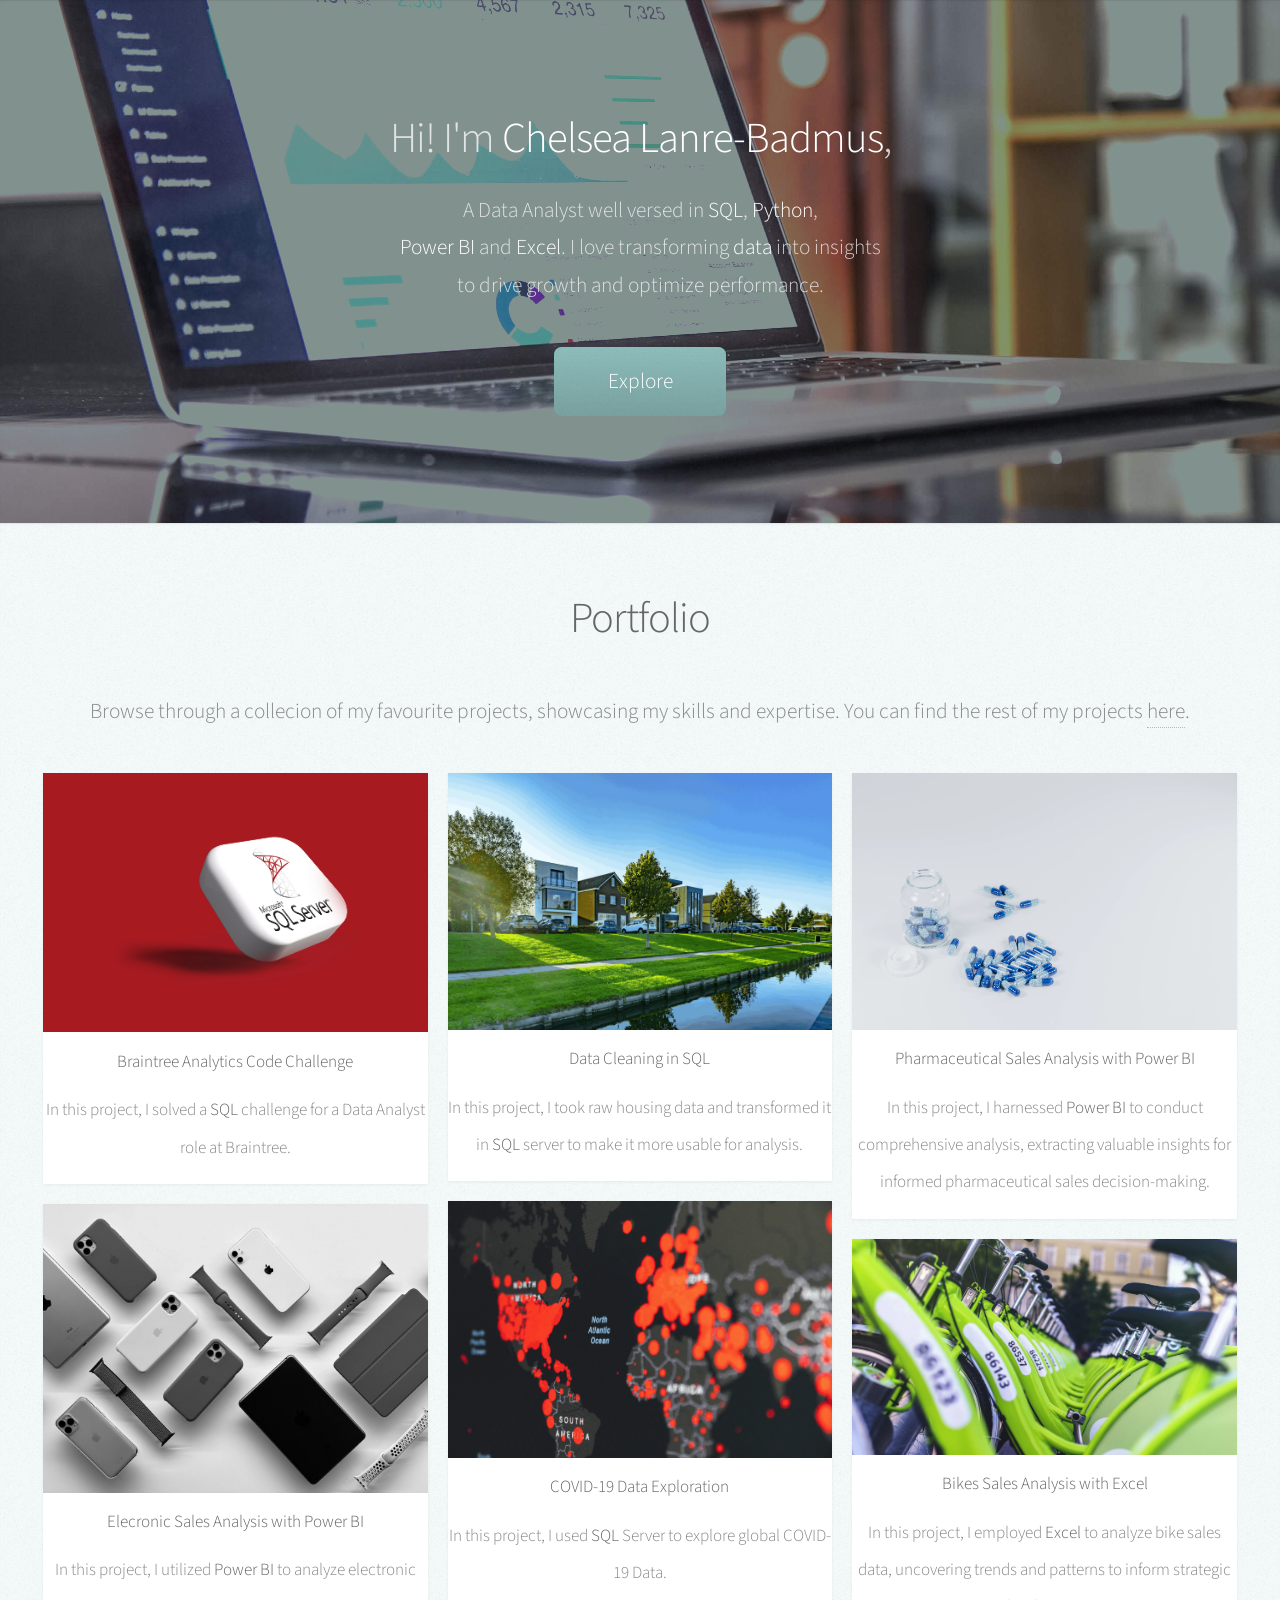
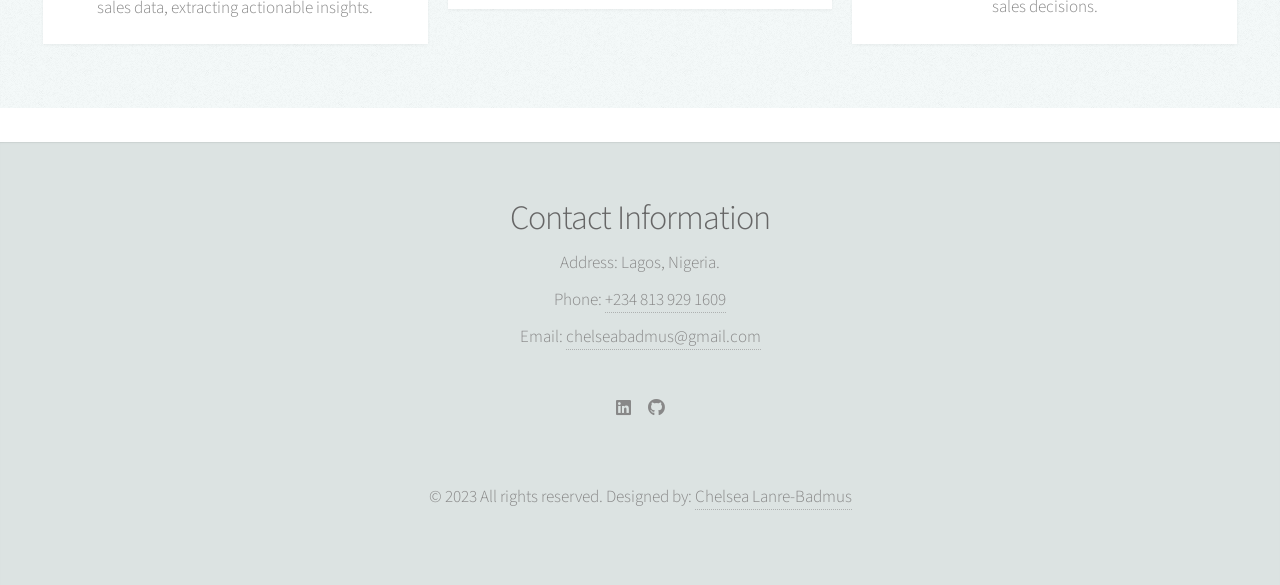
==== index.html @ d9e1e35c "Add files via upload" ====
<!DOCTYPE HTML>
<!--
	Prologue by HTML5 UP
	html5up.net | @ajlkn
	Free for personal and commercial use under the CCA 3.0 license (html5up.net/license)
-->
<html>
	<head>
		<title>Chelsea Lanre-Badmus</title>
		<meta charset="utf-8" />
		<meta name="viewport" content="width=device-width, initial-scale=1, user-scalable=no" />
		<link rel="stylesheet" href="assets/css/main.css" />
	</head>
	<body class="is-preload">

		<!-- Main -->
			<div id="main">

				<!-- Intro -->
					<section id="top" class="one dark cover">
						<div class="container">

							<header>
								<h2 class="alt">Hi! I'm <strong>Chelsea Lanre-Badmus</strong>, </h2>
								<p>A Data Analyst well versed in <strong>SQL</strong>, <strong>Python</strong>,<br />
								<strong>Power BI</strong> and <strong>Excel</strong>. I love transforming <strong>data</strong> into insights<br />
								to drive growth and optimize performance.</p>
							</header>

							<footer>
								<a href="#portfolio" class="button scrolly">Explore</a>
							</footer>

						</div>
					</section>

				<!-- Portfolio -->
					<section id="portfolio" class="two">
						<div class="container">

							<header>
								<h2>Portfolio</h2>
							</header>

							<p>Browse through a collecion of my favourite projects, showcasing my skills and expertise.
							You can find the rest of my projects  <a href="https://github.com/chelseadamola">here</a>.
							</p>

							<div class="row">
								<div class="col-4 col-12-mobile">
									<article class="item">
										<a href="https://github.com/chelseadamola/SQL-Coding-Challenge" class="image fit"><img src="images/pic16.webp" alt="" /></a>
										<header>
											<h3> <strong>Braintree Analytics Code Challenge</strong> </h3>
											<p>In this project, I solved a <strong>SQL</strong> challenge for a Data Analyst role at Braintree. <s</p>
										</header>
									</article>
									<article class="item">
										<a href="https://github.com/chelseadamola/Elecronic-Sales-Analysis-with-Power BI" class="image fit"><img src="images/pic17.webp" alt="" /></a>
										<header>
											<h3><strong>Elecronic Sales Analysis with Power BI</strong></h3>
											<p>In this project, I utilized <strong>Power BI</strong> to analyze electronic sales data, extracting actionable insights. <s</p>
										</header>
									</article>
								</div>
								<div class="col-4 col-12-mobile">
									<article class="item">
										<a href="https://github.com/chelseadamola/Nashville-Housing-Data-Cleaning-with-SQL" class="image fit"><img src="images/pic18.webp" alt="" /></a>
										<header>
											<h3><strong>Data Cleaning in SQL</strong></h3>
											<p>In this project, I took raw housing data and transformed it in <strong>SQL</strong> server to make it more usable for analysis. <s</p>
										</header>
									</article>
									<article class="item">
										<a href="https://github.com/chelseadamola/COVID-19-Data-Exploration-with-SQL" class="image fit"><img src="images/pic19.webp" alt="" /></a>
										<header>
											<h3><strong>COVID-19 Data Exploration</strong></h3>
											<p>In this project, I used <strong>SQL</strong> Server to explore global COVID-19 Data. <s</p>
										</header>
									</article>
								</div>
								<div class="col-4 col-12-mobile">
									<article class="item">
										<a href="https://github.com/chelseadamola/Pharmaceutical-Sales-Analysis-with-Power-BI" class="image fit"><img src="images/pic20.webp" alt="" /></a>
										<header>
											<h3><strong>Pharmaceutical Sales Analysis with Power BI</strong></h3>
											<p>In this project, I harnessed <strong>Power BI</strong> to conduct comprehensive analysis, extracting valuable insights for informed pharmaceutical sales decision-making. <s</p>
										</header>
									</article>
									<article class="item">
										<a href="https://github.com/chelseadamola/Bikes-Sales-Analysis-with-Excel" class="image fit"><img src="images/pic21.webp" alt="" /></a>
										<header>
											<h3><strong>Bikes Sales Analysis with Excel</strong></h3>
											<p>In this project, I employed <strong>Excel</strong> to analyze bike sales data, uncovering trends and patterns to inform strategic sales decisions. <s</p>
										</header>
									</article>
								</div>
							</div>

						</div>
					</section>

				

			</div>

		<!-- Footer -->
			<footer id="footer">
						<section>
							<h2>Contact Information</h2>
							<dl class="alt">
								<dt>Address:  Lagos, Nigeria.</dt>
								<dt>Phone: <a href="tel:+2348139291609">+234 813 929 1609</a></dt>
								<dt>Email:  <a href="mailto:chelseabadmus@gmail.com">chelseabadmus@gmail.com</a></dt>
							</dl>
							<ul class="icons">
								<li><a href="https://www.linkedin.com/in/chelsea-lanre-badmus" class="icon brands fa-linkedin alt"><span class="label">LinkedIn</span></a></li>
								<li><a href="https://github.com/chelseadamola" class="icon brands fa-github alt"><span class="label">GitHub</span></a></li>
							</ul>
						</section>
						<p class="copyright">&copy; 2023 All rights reserved. Designed by: <a href="mailto:chelseabadmus@gmail.com">Chelsea Lanre-Badmus</a></p>
			 </footer>

		<!-- Scripts -->
			<script src="assets/js/jquery.min.js"></script>
			<script src="assets/js/jquery.scrolly.min.js"></script>
			<script src="assets/js/jquery.scrollex.min.js"></script>
			<script src="assets/js/browser.min.js"></script>
			<script src="assets/js/breakpoints.min.js"></script>
			<script src="assets/js/util.js"></script>
			<script src="assets/js/main.js"></script>

	</body>
</html>
---- assets/css/main.css ----
@import url("fontawesome-all.min.css");
@import url("https://fonts.googleapis.com/css?family=Source+Sans+Pro:300,300italic,400,600");

/*
	Prologue by HTML5 UP
	html5up.net | @ajlkn
	Free for personal and commercial use under the CCA 3.0 license (html5up.net/license)
*/

html,
body,
div,
span,
applet,
object,
iframe,
h1,
h2,
h3,
h4,
h5,
h6,
p,
blockquote,
pre,
a,
abbr,
acronym,
address,
big,
cite,
code,
del,
dfn,
em,
img,
ins,
kbd,
q,
s,
samp,
small,
strike,
strong,
sub,
sup,
tt,
var,
b,
u,
i,
center,
dl,
dt,
dd,
ol,
ul,
li,
fieldset,
form,
label,
legend,
table,
caption,
tbody,
tfoot,
thead,
tr,
th,
td,
article,
aside,
canvas,
details,
embed,
figure,
figcaption,
footer,
header,
hgroup,
menu,
nav,
output,
ruby,
section,
summary,
time,
mark,
audio,
video {
  margin: 0;
  padding: 0;
  border: 0;
  font-size: 100%;
  font: inherit;
  vertical-align: baseline;
}

article,
aside,
details,
figcaption,
figure,
footer,
header,
hgroup,
menu,
nav,
section {
  display: block;
}

body {
  line-height: 1;
}

ol,
ul {
  list-style: none;
}

blockquote,
q {
  quotes: none;
}

blockquote:before,
blockquote:after,
q:before,
q:after {
  content: "";
  content: none;
}

table {
  border-collapse: collapse;
  border-spacing: 0;
}

body {
  -webkit-text-size-adjust: none;
}

mark {
  background-color: transparent;
  color: inherit;
}

input::-moz-focus-inner {
  border: 0;
  padding: 0;
}

input,
select,
textarea {
  -moz-appearance: none;
  -webkit-appearance: none;
  -ms-appearance: none;
  appearance: none;
}

/* Basic */

html {
  box-sizing: border-box;
}

*,
*:before,
*:after {
  box-sizing: inherit;
}

body {
  background: #fff;
  font-family: "Source Sans Pro", sans-serif;
  font-size: 19pt;
  font-weight: 300;
  line-height: 1.75em;
  color: #888;
}

body.is-preload *,
body.is-preload *:before,
body.is-preload *:after {
  -moz-animation: none !important;
  -webkit-animation: none !important;
  -ms-animation: none !important;
  animation: none !important;
  -moz-transition: none !important;
  -webkit-transition: none !important;
  -ms-transition: none !important;
  transition: none !important;
}

input,
textarea,
select {
  font-family: "Source Sans Pro", sans-serif;
  font-size: 19pt;
  font-weight: 300;
  line-height: 1.75em;
  color: #888;
}

h1,
h2,
h3,
h4,
h5,
h6 {
  font-weight: 300;
  color: #666;
  line-height: 1.5em;
}

h1 a,
h2 a,
h3 a,
h4 a,
h5 a,
h6 a {
  color: inherit;
  text-decoration: none;
}

h1 a strong,
h2 a strong,
h3 a strong,
h4 a strong,
h5 a strong,
h6 a strong {
  color: #333;
}

h2 {
  font-size: 2em;
  letter-spacing: -1px;
}

h2.alt {
  color: #888;
}

h2.alt strong {
  color: #666;
}

h3 {
  font-size: 1.5em;
}

header {
  margin: 0 0 2em 0;
}

header > p {
  margin: 1em 0 0 0;
}

footer {
  margin: 2em 0 0 0;
}

strong,
b {
  font-weight: 300;
  color: #666;
}

em,
i {
  font-style: italic;
}

a {
  text-decoration: none;
  color: inherit;
  border-bottom: dotted 1px rgba(128, 128, 128, 0.5);
  -moz-transition: color 0.35s ease-in-out,
    border-bottom-color 0.35s ease-in-out;
  -webkit-transition: color 0.35s ease-in-out,
    border-bottom-color 0.35s ease-in-out;
  -ms-transition: color 0.35s ease-in-out, border-bottom-color 0.35s ease-in-out;
  transition: color 0.35s ease-in-out, border-bottom-color 0.35s ease-in-out;
  outline: 0;
}

a:hover {
  color: #e27689;
  border-bottom-color: rgba(255, 255, 255, 0);
}

sub {
  position: relative;
  top: 0.5em;
  font-size: 0.8em;
}

sup {
  position: relative;
  top: -0.5em;
  font-size: 0.8em;
}

hr {
  border: 0;
  border-top: solid 1px #ddd;
}

blockquote {
  border-left: solid 0.5em #ddd;
  padding: 1em 0 1em 2em;
  font-style: italic;
}

p,
ul,
ol,
dl,
table {
  margin-bottom: 2em;
}

br.clear {
  clear: both;
}

/* Container */

.container {
  margin: 0 auto;
  max-width: 100%;
  width: 1400px;
}

@media screen and (min-width: 961px) and (max-width: 1880px) {
  .container {
    width: 1200px;
  }
}

@media screen and (min-width: 961px) and (max-width: 1620px) {
  .container {
    width: 960px;
  }
}

@media screen and (min-width: 961px) and (max-width: 1320px) {
  .container {
    width: 100%;
  }
}

@media screen and (max-width: 960px) {
  .container {
    width: 100%;
  }
}

@media screen and (max-width: 736px) {
  .container {
    width: 100%;
  }
}

/* Row */

.row {
  display: flex;
  flex-wrap: wrap;
  box-sizing: border-box;
  align-items: stretch;
}

.row > * {
  box-sizing: border-box;
}

.row.gtr-uniform > * > :last-child {
  margin-bottom: 0;
}

.row.aln-left {
  justify-content: flex-start;
}

.row.aln-center {
  justify-content: center;
}

.row.aln-right {
  justify-content: flex-end;
}

.row.aln-top {
  align-items: flex-start;
}

.row.aln-middle {
  align-items: center;
}

.row.aln-bottom {
  align-items: flex-end;
}

.row > .imp {
  order: -1;
}

.row > .col-1 {
  width: 8.33333%;
}

.row > .off-1 {
  margin-left: 8.33333%;
}

.row > .col-2 {
  width: 16.66667%;
}

.row > .off-2 {
  margin-left: 16.66667%;
}

.row > .col-3 {
  width: 25%;
}

.row > .off-3 {
  margin-left: 25%;
}

.row > .col-4 {
  width: 33.33333%;
}

.row > .off-4 {
  margin-left: 33.33333%;
}

.row > .col-5 {
  width: 41.66667%;
}

.row > .off-5 {
  margin-left: 41.66667%;
}

.row > .col-6 {
  width: 50%;
}

.row > .off-6 {
  margin-left: 50%;
}

.row > .col-7 {
  width: 58.33333%;
}

.row > .off-7 {
  margin-left: 58.33333%;
}

.row > .col-8 {
  width: 66.66667%;
}

.row > .off-8 {
  margin-left: 66.66667%;
}

.row > .col-9 {
  width: 75%;
}

.row > .off-9 {
  margin-left: 75%;
}

.row > .col-10 {
  width: 83.33333%;
}

.row > .off-10 {
  margin-left: 83.33333%;
}

.row > .col-11 {
  width: 91.66667%;
}

.row > .off-11 {
  margin-left: 91.66667%;
}

.row > .col-12 {
  width: 100%;
}

.row > .off-12 {
  margin-left: 100%;
}

.row.gtr-0 {
  margin-top: 0px;
  margin-left: 0px;
}

.row.gtr-0 > * {
  padding: 0px 0 0 0px;
}

.row.gtr-0.gtr-uniform {
  margin-top: 0px;
}

.row.gtr-0.gtr-uniform > * {
  padding-top: 0px;
}

.row.gtr-25 {
  margin-top: -10px;
  margin-left: -10px;
}

.row.gtr-25 > * {
  padding: 10px 0 0 10px;
}

.row.gtr-25.gtr-uniform {
  margin-top: -10px;
}

.row.gtr-25.gtr-uniform > * {
  padding-top: 10px;
}

.row.gtr-50 {
  margin-top: -20px;
  margin-left: -20px;
}

.row.gtr-50 > * {
  padding: 20px 0 0 20px;
}

.row.gtr-50.gtr-uniform {
  margin-top: -20px;
}

.row.gtr-50.gtr-uniform > * {
  padding-top: 20px;
}

.row {
  margin-top: -40px;
  margin-left: -40px;
}

.row > * {
  padding: 40px 0 0 40px;
}

.row.gtr-uniform {
  margin-top: -40px;
}

.row.gtr-uniform > * {
  padding-top: 40px;
}

.row.gtr-150 {
  margin-top: -60px;
  margin-left: -60px;
}

.row.gtr-150 > * {
  padding: 60px 0 0 60px;
}

.row.gtr-150.gtr-uniform {
  margin-top: -60px;
}

.row.gtr-150.gtr-uniform > * {
  padding-top: 60px;
}

.row.gtr-200 {
  margin-top: -80px;
  margin-left: -80px;
}

.row.gtr-200 > * {
  padding: 80px 0 0 80px;
}

.row.gtr-200.gtr-uniform {
  margin-top: -80px;
}

.row.gtr-200.gtr-uniform > * {
  padding-top: 80px;
}

@media screen and (min-width: 961px) and (max-width: 1880px) {
  .row {
    display: flex;
    flex-wrap: wrap;
    box-sizing: border-box;
    align-items: stretch;
  }

  .row > * {
    box-sizing: border-box;
  }

  .row.gtr-uniform > * > :last-child {
    margin-bottom: 0;
  }

  .row.aln-left {
    justify-content: flex-start;
  }

  .row.aln-center {
    justify-content: center;
  }

  .row.aln-right {
    justify-content: flex-end;
  }

  .row.aln-top {
    align-items: flex-start;
  }

  .row.aln-middle {
    align-items: center;
  }

  .row.aln-bottom {
    align-items: flex-end;
  }

  .row > .imp-wide {
    order: -1;
  }

  .row > .col-1-wide {
    width: 8.33333%;
  }

  .row > .off-1-wide {
    margin-left: 8.33333%;
  }

  .row > .col-2-wide {
    width: 16.66667%;
  }

  .row > .off-2-wide {
    margin-left: 16.66667%;
  }

  .row > .col-3-wide {
    width: 25%;
  }

  .row > .off-3-wide {
    margin-left: 25%;
  }

  .row > .col-4-wide {
    width: 33.33333%;
  }

  .row > .off-4-wide {
    margin-left: 33.33333%;
  }

  .row > .col-5-wide {
    width: 41.66667%;
  }

  .row > .off-5-wide {
    margin-left: 41.66667%;
  }

  .row > .col-6-wide {
    width: 50%;
  }

  .row > .off-6-wide {
    margin-left: 50%;
  }

  .row > .col-7-wide {
    width: 58.33333%;
  }

  .row > .off-7-wide {
    margin-left: 58.33333%;
  }

  .row > .col-8-wide {
    width: 66.66667%;
  }

  .row > .off-8-wide {
    margin-left: 66.66667%;
  }

  .row > .col-9-wide {
    width: 75%;
  }

  .row > .off-9-wide {
    margin-left: 75%;
  }

  .row > .col-10-wide {
    width: 83.33333%;
  }

  .row > .off-10-wide {
    margin-left: 83.33333%;
  }

  .row > .col-11-wide {
    width: 91.66667%;
  }

  .row > .off-11-wide {
    margin-left: 91.66667%;
  }

  .row > .col-12-wide {
    width: 100%;
  }

  .row > .off-12-wide {
    margin-left: 100%;
  }

  .row.gtr-0 {
    margin-top: 0px;
    margin-left: 0px;
  }

  .row.gtr-0 > * {
    padding: 0px 0 0 0px;
  }

  .row.gtr-0.gtr-uniform {
    margin-top: 0px;
  }

  .row.gtr-0.gtr-uniform > * {
    padding-top: 0px;
  }

  .row.gtr-25 {
    margin-top: -10px;
    margin-left: -10px;
  }

  .row.gtr-25 > * {
    padding: 10px 0 0 10px;
  }

  .row.gtr-25.gtr-uniform {
    margin-top: -10px;
  }

  .row.gtr-25.gtr-uniform > * {
    padding-top: 10px;
  }

  .row.gtr-50 {
    margin-top: -20px;
    margin-left: -20px;
  }

  .row.gtr-50 > * {
    padding: 20px 0 0 20px;
  }

  .row.gtr-50.gtr-uniform {
    margin-top: -20px;
  }

  .row.gtr-50.gtr-uniform > * {
    padding-top: 20px;
  }

  .row {
    margin-top: -40px;
    margin-left: -40px;
  }

  .row > * {
    padding: 40px 0 0 40px;
  }

  .row.gtr-uniform {
    margin-top: -40px;
  }

  .row.gtr-uniform > * {
    padding-top: 40px;
  }

  .row.gtr-150 {
    margin-top: -60px;
    margin-left: -60px;
  }

  .row.gtr-150 > * {
    padding: 60px 0 0 60px;
  }

  .row.gtr-150.gtr-uniform {
    margin-top: -60px;
  }

  .row.gtr-150.gtr-uniform > * {
    padding-top: 60px;
  }

  .row.gtr-200 {
    margin-top: -80px;
    margin-left: -80px;
  }

  .row.gtr-200 > * {
    padding: 80px 0 0 80px;
  }

  .row.gtr-200.gtr-uniform {
    margin-top: -80px;
  }

  .row.gtr-200.gtr-uniform > * {
    padding-top: 80px;
  }
}

@media screen and (min-width: 961px) and (max-width: 1620px) {
  .row {
    display: flex;
    flex-wrap: wrap;
    box-sizing: border-box;
    align-items: stretch;
  }

  .row > * {
    box-sizing: border-box;
  }

  .row.gtr-uniform > * > :last-child {
    margin-bottom: 0;
  }

  .row.aln-left {
    justify-content: flex-start;
  }

  .row.aln-center {
    justify-content: center;
  }

  .row.aln-right {
    justify-content: flex-end;
  }

  .row.aln-top {
    align-items: flex-start;
  }

  .row.aln-middle {
    align-items: center;
  }

  .row.aln-bottom {
    align-items: flex-end;
  }

  .row > .imp-normal {
    order: -1;
  }

  .row > .col-1-normal {
    width: 8.33333%;
  }

  .row > .off-1-normal {
    margin-left: 8.33333%;
  }

  .row > .col-2-normal {
    width: 16.66667%;
  }

  .row > .off-2-normal {
    margin-left: 16.66667%;
  }

  .row > .col-3-normal {
    width: 25%;
  }

  .row > .off-3-normal {
    margin-left: 25%;
  }

  .row > .col-4-normal {
    width: 33.33333%;
  }

  .row > .off-4-normal {
    margin-left: 33.33333%;
  }

  .row > .col-5-normal {
    width: 41.66667%;
  }

  .row > .off-5-normal {
    margin-left: 41.66667%;
  }

  .row > .col-6-normal {
    width: 50%;
  }

  .row > .off-6-normal {
    margin-left: 50%;
  }

  .row > .col-7-normal {
    width: 58.33333%;
  }

  .row > .off-7-normal {
    margin-left: 58.33333%;
  }

  .row > .col-8-normal {
    width: 66.66667%;
  }

  .row > .off-8-normal {
    margin-left: 66.66667%;
  }

  .row > .col-9-normal {
    width: 75%;
  }

  .row > .off-9-normal {
    margin-left: 75%;
  }

  .row > .col-10-normal {
    width: 83.33333%;
  }

  .row > .off-10-normal {
    margin-left: 83.33333%;
  }

  .row > .col-11-normal {
    width: 91.66667%;
  }

  .row > .off-11-normal {
    margin-left: 91.66667%;
  }

  .row > .col-12-normal {
    width: 100%;
  }

  .row > .off-12-normal {
    margin-left: 100%;
  }

  .row.gtr-0 {
    margin-top: 0px;
    margin-left: 0px;
  }

  .row.gtr-0 > * {
    padding: 0px 0 0 0px;
  }

  .row.gtr-0.gtr-uniform {
    margin-top: 0px;
  }

  .row.gtr-0.gtr-uniform > * {
    padding-top: 0px;
  }

  .row.gtr-25 {
    margin-top: -10px;
    margin-left: -10px;
  }

  .row.gtr-25 > * {
    padding: 10px 0 0 10px;
  }

  .row.gtr-25.gtr-uniform {
    margin-top: -10px;
  }

  .row.gtr-25.gtr-uniform > * {
    padding-top: 10px;
  }

  .row.gtr-50 {
    margin-top: -20px;
    margin-left: -20px;
  }

  .row.gtr-50 > * {
    padding: 20px 0 0 20px;
  }

  .row.gtr-50.gtr-uniform {
    margin-top: -20px;
  }

  .row.gtr-50.gtr-uniform > * {
    padding-top: 20px;
  }

  .row {
    margin-top: -40px;
    margin-left: -40px;
  }

  .row > * {
    padding: 40px 0 0 40px;
  }

  .row.gtr-uniform {
    margin-top: -40px;
  }

  .row.gtr-uniform > * {
    padding-top: 40px;
  }

  .row.gtr-150 {
    margin-top: -60px;
    margin-left: -60px;
  }

  .row.gtr-150 > * {
    padding: 60px 0 0 60px;
  }

  .row.gtr-150.gtr-uniform {
    margin-top: -60px;
  }

  .row.gtr-150.gtr-uniform > * {
    padding-top: 60px;
  }

  .row.gtr-200 {
    margin-top: -80px;
    margin-left: -80px;
  }

  .row.gtr-200 > * {
    padding: 80px 0 0 80px;
  }

  .row.gtr-200.gtr-uniform {
    margin-top: -80px;
  }

  .row.gtr-200.gtr-uniform > * {
    padding-top: 80px;
  }
}

@media screen and (min-width: 961px) and (max-width: 1320px) {
  .row {
    display: flex;
    flex-wrap: wrap;
    box-sizing: border-box;
    align-items: stretch;
  }

  .row > * {
    box-sizing: border-box;
  }

  .row.gtr-uniform > * > :last-child {
    margin-bottom: 0;
  }

  .row.aln-left {
    justify-content: flex-start;
  }

  .row.aln-center {
    justify-content: center;
  }

  .row.aln-right {
    justify-content: flex-end;
  }

  .row.aln-top {
    align-items: flex-start;
  }

  .row.aln-middle {
    align-items: center;
  }

  .row.aln-bottom {
    align-items: flex-end;
  }

  .row > .imp-narrow {
    order: -1;
  }

  .row > .col-1-narrow {
    width: 8.33333%;
  }

  .row > .off-1-narrow {
    margin-left: 8.33333%;
  }

  .row > .col-2-narrow {
    width: 16.66667%;
  }

  .row > .off-2-narrow {
    margin-left: 16.66667%;
  }

  .row > .col-3-narrow {
    width: 25%;
  }

  .row > .off-3-narrow {
    margin-left: 25%;
  }

  .row > .col-4-narrow {
    width: 33.33333%;
  }

  .row > .off-4-narrow {
    margin-left: 33.33333%;
  }

  .row > .col-5-narrow {
    width: 41.66667%;
  }

  .row > .off-5-narrow {
    margin-left: 41.66667%;
  }

  .row > .col-6-narrow {
    width: 50%;
  }

  .row > .off-6-narrow {
    margin-left: 50%;
  }

  .row > .col-7-narrow {
    width: 58.33333%;
  }

  .row > .off-7-narrow {
    margin-left: 58.33333%;
  }

  .row > .col-8-narrow {
    width: 66.66667%;
  }

  .row > .off-8-narrow {
    margin-left: 66.66667%;
  }

  .row > .col-9-narrow {
    width: 75%;
  }

  .row > .off-9-narrow {
    margin-left: 75%;
  }

  .row > .col-10-narrow {
    width: 83.33333%;
  }

  .row > .off-10-narrow {
    margin-left: 83.33333%;
  }

  .row > .col-11-narrow {
    width: 91.66667%;
  }

  .row > .off-11-narrow {
    margin-left: 91.66667%;
  }

  .row > .col-12-narrow {
    width: 100%;
  }

  .row > .off-12-narrow {
    margin-left: 100%;
  }

  .row.gtr-0 {
    margin-top: 0px;
    margin-left: 0px;
  }

  .row.gtr-0 > * {
    padding: 0px 0 0 0px;
  }

  .row.gtr-0.gtr-uniform {
    margin-top: 0px;
  }

  .row.gtr-0.gtr-uniform > * {
    padding-top: 0px;
  }

  .row.gtr-25 {
    margin-top: -5px;
    margin-left: -5px;
  }

  .row.gtr-25 > * {
    padding: 5px 0 0 5px;
  }

  .row.gtr-25.gtr-uniform {
    margin-top: -5px;
  }

  .row.gtr-25.gtr-uniform > * {
    padding-top: 5px;
  }

  .row.gtr-50 {
    margin-top: -10px;
    margin-left: -10px;
  }

  .row.gtr-50 > * {
    padding: 10px 0 0 10px;
  }

  .row.gtr-50.gtr-uniform {
    margin-top: -10px;
  }

  .row.gtr-50.gtr-uniform > * {
    padding-top: 10px;
  }

  .row {
    margin-top: -20px;
    margin-left: -20px;
  }

  .row > * {
    padding: 20px 0 0 20px;
  }

  .row.gtr-uniform {
    margin-top: -20px;
  }

  .row.gtr-uniform > * {
    padding-top: 20px;
  }

  .row.gtr-150 {
    margin-top: -30px;
    margin-left: -30px;
  }

  .row.gtr-150 > * {
    padding: 30px 0 0 30px;
  }

  .row.gtr-150.gtr-uniform {
    margin-top: -30px;
  }

  .row.gtr-150.gtr-uniform > * {
    padding-top: 30px;
  }

  .row.gtr-200 {
    margin-top: -40px;
    margin-left: -40px;
  }

  .row.gtr-200 > * {
    padding: 40px 0 0 40px;
  }

  .row.gtr-200.gtr-uniform {
    margin-top: -40px;
  }

  .row.gtr-200.gtr-uniform > * {
    padding-top: 40px;
  }
}

@media screen and (max-width: 960px) {
  .row {
    display: flex;
    flex-wrap: wrap;
    box-sizing: border-box;
    align-items: stretch;
  }

  .row > * {
    box-sizing: border-box;
  }

  .row.gtr-uniform > * > :last-child {
    margin-bottom: 0;
  }

  .row.aln-left {
    justify-content: flex-start;
  }

  .row.aln-center {
    justify-content: center;
  }

  .row.aln-right {
    justify-content: flex-end;
  }

  .row.aln-top {
    align-items: flex-start;
  }

  .row.aln-middle {
    align-items: center;
  }

  .row.aln-bottom {
    align-items: flex-end;
  }

  .row > .imp-narrower {
    order: -1;
  }

  .row > .col-1-narrower {
    width: 8.33333%;
  }

  .row > .off-1-narrower {
    margin-left: 8.33333%;
  }

  .row > .col-2-narrower {
    width: 16.66667%;
  }

  .row > .off-2-narrower {
    margin-left: 16.66667%;
  }

  .row > .col-3-narrower {
    width: 25%;
  }

  .row > .off-3-narrower {
    margin-left: 25%;
  }

  .row > .col-4-narrower {
    width: 33.33333%;
  }

  .row > .off-4-narrower {
    margin-left: 33.33333%;
  }

  .row > .col-5-narrower {
    width: 41.66667%;
  }

  .row > .off-5-narrower {
    margin-left: 41.66667%;
  }

  .row > .col-6-narrower {
    width: 50%;
  }

  .row > .off-6-narrower {
    margin-left: 50%;
  }

  .row > .col-7-narrower {
    width: 58.33333%;
  }

  .row > .off-7-narrower {
    margin-left: 58.33333%;
  }

  .row > .col-8-narrower {
    width: 66.66667%;
  }

  .row > .off-8-narrower {
    margin-left: 66.66667%;
  }

  .row > .col-9-narrower {
    width: 75%;
  }

  .row > .off-9-narrower {
    margin-left: 75%;
  }

  .row > .col-10-narrower {
    width: 83.33333%;
  }

  .row > .off-10-narrower {
    margin-left: 83.33333%;
  }

  .row > .col-11-narrower {
    width: 91.66667%;
  }

  .row > .off-11-narrower {
    margin-left: 91.66667%;
  }

  .row > .col-12-narrower {
    width: 100%;
  }

  .row > .off-12-narrower {
    margin-left: 100%;
  }

  .row.gtr-0 {
    margin-top: 0px;
    margin-left: 0px;
  }

  .row.gtr-0 > * {
    padding: 0px 0 0 0px;
  }

  .row.gtr-0.gtr-uniform {
    margin-top: 0px;
  }

  .row.gtr-0.gtr-uniform > * {
    padding-top: 0px;
  }

  .row.gtr-25 {
    margin-top: -5px;
    margin-left: -5px;
  }

  .row.gtr-25 > * {
    padding: 5px 0 0 5px;
  }

  .row.gtr-25.gtr-uniform {
    margin-top: -5px;
  }

  .row.gtr-25.gtr-uniform > * {
    padding-top: 5px;
  }

  .row.gtr-50 {
    margin-top: -10px;
    margin-left: -10px;
  }

  .row.gtr-50 > * {
    padding: 10px 0 0 10px;
  }

  .row.gtr-50.gtr-uniform {
    margin-top: -10px;
  }

  .row.gtr-50.gtr-uniform > * {
    padding-top: 10px;
  }

  .row {
    margin-top: -20px;
    margin-left: -20px;
  }

  .row > * {
    padding: 20px 0 0 20px;
  }

  .row.gtr-uniform {
    margin-top: -20px;
  }

  .row.gtr-uniform > * {
    padding-top: 20px;
  }

  .row.gtr-150 {
    margin-top: -30px;
    margin-left: -30px;
  }

  .row.gtr-150 > * {
    padding: 30px 0 0 30px;
  }

  .row.gtr-150.gtr-uniform {
    margin-top: -30px;
  }

  .row.gtr-150.gtr-uniform > * {
    padding-top: 30px;
  }

  .row.gtr-200 {
    margin-top: -40px;
    margin-left: -40px;
  }

  .row.gtr-200 > * {
    padding: 40px 0 0 40px;
  }

  .row.gtr-200.gtr-uniform {
    margin-top: -40px;
  }

  .row.gtr-200.gtr-uniform > * {
    padding-top: 40px;
  }
}

@media screen and (max-width: 736px) {
  .row {
    display: flex;
    flex-wrap: wrap;
    box-sizing: border-box;
    align-items: stretch;
  }

  .row > * {
    box-sizing: border-box;
  }

  .row.gtr-uniform > * > :last-child {
    margin-bottom: 0;
  }

  .row.aln-left {
    justify-content: flex-start;
  }

  .row.aln-center {
    justify-content: center;
  }

  .row.aln-right {
    justify-content: flex-end;
  }

  .row.aln-top {
    align-items: flex-start;
  }

  .row.aln-middle {
    align-items: center;
  }

  .row.aln-bottom {
    align-items: flex-end;
  }

  .row > .imp-mobile {
    order: -1;
  }

  .row > .col-1-mobile {
    width: 8.33333%;
  }

  .row > .off-1-mobile {
    margin-left: 8.33333%;
  }

  .row > .col-2-mobile {
    width: 16.66667%;
  }

  .row > .off-2-mobile {
    margin-left: 16.66667%;
  }

  .row > .col-3-mobile {
    width: 25%;
  }

  .row > .off-3-mobile {
    margin-left: 25%;
  }

  .row > .col-4-mobile {
    width: 33.33333%;
  }

  .row > .off-4-mobile {
    margin-left: 33.33333%;
  }

  .row > .col-5-mobile {
    width: 41.66667%;
  }

  .row > .off-5-mobile {
    margin-left: 41.66667%;
  }

  .row > .col-6-mobile {
    width: 50%;
  }

  .row > .off-6-mobile {
    margin-left: 50%;
  }

  .row > .col-7-mobile {
    width: 58.33333%;
  }

  .row > .off-7-mobile {
    margin-left: 58.33333%;
  }

  .row > .col-8-mobile {
    width: 66.66667%;
  }

  .row > .off-8-mobile {
    margin-left: 66.66667%;
  }

  .row > .col-9-mobile {
    width: 75%;
  }

  .row > .off-9-mobile {
    margin-left: 75%;
  }

  .row > .col-10-mobile {
    width: 83.33333%;
  }

  .row > .off-10-mobile {
    margin-left: 83.33333%;
  }

  .row > .col-11-mobile {
    width: 91.66667%;
  }

  .row > .off-11-mobile {
    margin-left: 91.66667%;
  }

  .row > .col-12-mobile {
    width: 100%;
  }

  .row > .off-12-mobile {
    margin-left: 100%;
  }

  .row.gtr-0 {
    margin-top: 0px;
    margin-left: 0px;
  }

  .row.gtr-0 > * {
    padding: 0px 0 0 0px;
  }

  .row.gtr-0.gtr-uniform {
    margin-top: 0px;
  }

  .row.gtr-0.gtr-uniform > * {
    padding-top: 0px;
  }

  .row.gtr-25 {
    margin-top: -5px;
    margin-left: -5px;
  }

  .row.gtr-25 > * {
    padding: 5px 0 0 5px;
  }

  .row.gtr-25.gtr-uniform {
    margin-top: -5px;
  }

  .row.gtr-25.gtr-uniform > * {
    padding-top: 5px;
  }

  .row.gtr-50 {
    margin-top: -10px;
    margin-left: -10px;
  }

  .row.gtr-50 > * {
    padding: 10px 0 0 10px;
  }

  .row.gtr-50.gtr-uniform {
    margin-top: -10px;
  }

  .row.gtr-50.gtr-uniform > * {
    padding-top: 10px;
  }

  .row {
    margin-top: -20px;
    margin-left: -20px;
  }

  .row > * {
    padding: 20px 0 0 20px;
  }

  .row.gtr-uniform {
    margin-top: -20px;
  }

  .row.gtr-uniform > * {
    padding-top: 20px;
  }

  .row.gtr-150 {
    margin-top: -30px;
    margin-left: -30px;
  }

  .row.gtr-150 > * {
    padding: 30px 0 0 30px;
  }

  .row.gtr-150.gtr-uniform {
    margin-top: -30px;
  }

  .row.gtr-150.gtr-uniform > * {
    padding-top: 30px;
  }

  .row.gtr-200 {
    margin-top: -40px;
    margin-left: -40px;
  }

  .row.gtr-200 > * {
    padding: 40px 0 0 40px;
  }

  .row.gtr-200.gtr-uniform {
    margin-top: -40px;
  }

  .row.gtr-200.gtr-uniform > * {
    padding-top: 40px;
  }
}

/* Sections/Article */

section,
article {
  margin-bottom: 3em;
}

section > :last-child,
section > .container,
section:last-child,
article > :last-child,
article > .container,
article:last-child {
  margin-bottom: 0;
}

.row > section,
.row > article {
  margin-bottom: 0;
}

/* Image */

.image {
  display: inline-block;
  border: 0;
}

.image img {
  display: block;
  width: 100%;
}

.image.avatar48 {
  width: 48px;
  height: 48px;
  background: #f00;
}

.image.avatar48 img {
  width: 48px;
  height: 48px;
}

.image.fit {
  display: block;
  width: 100%;
}

.image.featured {
  display: block;
  width: 100%;
  margin: 0 0 2em 0;
}

.image.left {
  float: left;
  margin: 0 2em 2em 0;
}

.image.centered {
  display: block;
  margin: 0 0 2em 0;
}

.image.centered img {
  margin: 0 auto;
  width: auto;
}

/* List */

ul {
  list-style: disc;
  padding-left: 1em;
}

ul li {
  padding-left: 0.5em;
}

ol {
  list-style: decimal;
  padding-left: 1.25em;
}

ol li {
  padding-left: 0.25em;
}

/* Icons */

ul.icons {
  cursor: default;
  list-style: none;
  padding-left: 0;
}

ul.icons li {
  display: inline-block;
  padding-left: 0;
}

ul.icons a {
  display: inline-block;
  width: 2em;
  height: 2em;
  line-height: 2em;
  text-align: center;
  border: 0;
}

/* Form */

form label {
  display: block;
  text-align: left;
  margin-bottom: 0.5em;
}

form input[type="text"],
form input[type="email"],
form input[type="password"],
form select,
form textarea {
  position: relative;
  -webkit-appearance: none;
  display: block;
  border: 0;
  outline: 0;
  background: #fff;
  background: rgba(255, 255, 255, 0.75);
  width: 100%;
  border-radius: 0.35em;
  padding: 0.75em 1em 0.75em 1em;
  box-shadow: inset 0 0.1em 0.1em 0 rgba(0, 0, 0, 0.05);
  border: solid 1px rgba(0, 0, 0, 0.15);
  -moz-transition: all 0.35s ease-in-out;
  -webkit-transition: all 0.35s ease-in-out;
  -ms-transition: all 0.35s ease-in-out;
  transition: all 0.35s ease-in-out;
}

form input[type="text"]:focus,
form input[type="email"]:focus,
form input[type="password"]:focus,
form select:focus,
form textarea:focus {
  box-shadow: 0 0 2px 1px #8ebebc;
  background: #fff;
}

form input[type="text"],
form input[type="email"],
form input[type="password"],
form select {
  line-height: 1.25em;
}

form textarea {
  min-height: 14em;
}

form ::-webkit-input-placeholder {
  color: #555 !important;
}

form :-moz-placeholder {
  color: #555 !important;
}

form ::-moz-placeholder {
  color: #555 !important;
}

form :-ms-input-placeholder {
  color: #555 !important;
}

form ::-moz-focus-inner {
  border: 0;
}

/* Table */

table {
  width: 100%;
  text-align: left;
}

table tbody tr:nth-child(2n + 2) {
  background: #f4f4f4;
}

table td {
  padding: 0.5em 1em 0.5em 1em;
}

table th {
  text-align: left;
  padding: 0.5em 1em 0.5em 1em;
  color: #fff;
  background: #222729 url("images/overlay.png");
}

table thead {
  background: #444;
  color: #fff;
}

table tfoot {
  background: #eee;
}

/* Button */

input[type="button"],
input[type="submit"],
input[type="reset"],
button,
.button {
  position: relative;
  display: inline-block;
  border-radius: 0.35em;
  color: #fff !important;
  text-decoration: none;
  padding: 0.75em 2.5em 0.75em 2.5em;
  background-color: #8ebebc;
  border: 0;
  cursor: pointer;
  background-image: -moz-linear-gradient(
      top,
      rgba(0, 0, 0, 0),
      rgba(0, 0, 0, 0.15)
    ),
    url("images/overlay.png");
  background-image: -webkit-linear-gradient(
      top,
      rgba(0, 0, 0, 0),
      rgba(0, 0, 0, 0.15)
    ),
    url("images/overlay.png");
  background-image: -ms-linear-gradient(
      top,
      rgba(0, 0, 0, 0),
      rgba(0, 0, 0, 0.15)
    ),
    url("images/overlay.png");
  background-image: linear-gradient(top, rgba(0, 0, 0, 0), rgba(0, 0, 0, 0.15)),
    url("images/overlay.png");
  -moz-transition: background-color 0.35s ease-in-out;
  -webkit-transition: background-color 0.35s ease-in-out;
  -ms-transition: background-color 0.35s ease-in-out;
  transition: background-color 0.35s ease-in-out;
}

input[type="button"]:hover,
input[type="submit"]:hover,
input[type="reset"]:hover,
button:hover,
.button:hover {
  background-color: #9ececc;
}

input[type="button"]:active,
input[type="submit"]:active,
input[type="reset"]:active,
button:active,
.button:active {
  background-color: #7eaeac;
}

/* Item */

.item {
  box-shadow: 0 0.05em 0.15em 0 rgba(0, 0, 0, 0.05);
  margin-bottom: 40px;
}

.item header {
  background: #fff;
  margin: 0;
  padding: 1em 0 1em 0;
  font-size: 0.8em;
}

.item header h3 {
  font-size: 1em;
}

/* Icons */

.icon {
  text-decoration: none;
  text-decoration: none;
}

.icon:before {
  -moz-osx-font-smoothing: grayscale;
  -webkit-font-smoothing: antialiased;
  display: inline-block;
  font-style: normal;
  font-variant: normal;
  text-rendering: auto;
  line-height: 1;
  text-transform: none !important;
  font-family: "Font Awesome 5 Free";
  font-weight: 400;
}

.icon:before {
  line-height: inherit;
}

.icon > .label {
  display: none;
}

.icon.solid:before {
  font-weight: 900;
}

.icon.brands:before {
  font-family: "Font Awesome 5 Brands";
}

/* Header */

#header {
  display: -moz-flex;
  display: -webkit-flex;
  display: -ms-flex;
  display: flex;
  -moz-flex-direction: column;
  -webkit-flex-direction: column;
  -ms-flex-direction: column;
  flex-direction: column;
  -moz-justify-content: space-between;
  -webkit-justify-content: space-between;
  -ms-justify-content: space-between;
  justify-content: space-between;
  background: #222629 url("images/overlay.png");
  box-shadow: inset -0.25em 0 0.25em 0 rgba(0, 0, 0, 0.1);
  color: #fff;
  height: 100%;
  left: 0;
  overflow-y: auto;
  position: fixed;
  text-align: right;
  top: 0;
  width: 375px;
}

#header .top {
  -moz-flex-grow: 1;
  -webkit-flex-grow: 1;
  -ms-flex-grow: 1;
  flex-grow: 1;
}

#header .bottom {
  -moz-flex-shrink: 0;
  -webkit-flex-shrink: 0;
  -ms-flex-shrink: 0;
  flex-shrink: 0;
  padding: 1.5em 0 0.75em 0;
}

#header .bottom > :last-child {
  margin-bottom: 0;
}

#header .icons {
  font-size: 0.8em;
  text-align: center;
}

#header .icons a {
  color: #41484c;
  -moz-transition: color 0.35s ease-in-out;
  -webkit-transition: color 0.35s ease-in-out;
  -ms-transition: color 0.35s ease-in-out;
  transition: color 0.35s ease-in-out;
}

#header .icons a:hover {
  color: #fff;
}

#logo {
  position: relative;
  margin: 1.75em 1.5em 1.5em 1.5em;
  min-height: 48px;
  cursor: default;
}

#logo h1 {
  position: relative;
  color: #fff;
  font-weight: 600;
  font-size: 1em;
  line-height: 1em;
}

#logo p {
  position: relative;
  display: block;
  font-size: 0.6em;
  color: rgba(255, 255, 255, 0.5);
  line-height: 1.25em;
  margin: 0.5em 0 0 0;
}

#logo .image {
  position: absolute;
  left: 0;
  top: 0;
}

#nav ul {
  list-style: none;
  padding-left: 0;
  margin-bottom: 0;
}

#nav ul li {
  padding-left: 0;
}

#nav ul li a {
  display: block;
  padding: 0.5em 1.5em 0.5em 1.5em;
  color: rgba(255, 255, 255, 0.5);
  text-decoration: none;
  outline: 0;
  border: 0;
  -moz-transition: none;
  -webkit-transition: none;
  -ms-transition: none;
  transition: none;
}

#nav ul li a span {
  position: relative;
  display: block;
  font-size: 0.8em;
}

#nav ul li a span:before {
  position: absolute;
  left: 0;
  color: #41484c;
  text-align: center;
  width: 1.25em;
  line-height: 1.75em;
}

#nav ul li a.active {
  background: rgba(0, 0, 0, 0.15);
  box-shadow: inset 0 0 0.25em 0 rgba(0, 0, 0, 0.125);
  color: #fff;
}

#nav ul li a.active span:before {
  color: #e27689;
}

/* Footer */

#footer {
  /* margin-left: 375px; */
  text-align: center;
  background-color: #dce3e2;
  padding: 3em 0 4em 0;
  box-shadow: inset 0 1px 0 0 rgba(0, 0, 0, 0.05),
    inset 0 0.1em 0.1em 0 rgba(0, 0, 0, 0.025);
  font-size: 0.8em;
}

#footer .copyright {
  cursor: default;
  margin: 0;
}

#footer .copyright li {
  display: inline-block;
  line-height: 1em;
  border-left: solid 1px rgba(128, 128, 128, 0.35);
  padding: 0 0 0 0.5em;
  margin: 0 0 0 0.5em;
}

#footer .copyright li:first-child {
  border-left: 0;
  padding-left: 0;
  margin-left: 0;
}

/* Main */

/* #main {
  display: block;
  margin: 0;
} */

#main > section {
  margin: 0;
  overflow: hidden;
  padding: 4em 0;
  box-shadow: inset 0 1px 0 0 rgba(0, 0, 0, 0.05),
    inset 0 0.1em 0.1em 0 rgba(0, 0, 0, 0.025);
  text-align: center;
  background-image: url("images/overlay.png");
  position: relative;
}

#main > section.dark {
  color: #ddd;
  color: rgba(255, 255, 255, 0.75);
}

#main > section.dark h2,
#main > section.dark h3,
#main > section.dark h4,
#main > section.dark h5,
#main > section.dark h6 {
  color: inherit;
}

#main > section.dark strong {
  color: #fff;
  border-color: inherit;
}

#main > section.dark a {
  color: #fff;
  border-color: inherit;
}

#main > section.dark a:hover {
  border-bottom-color: rgba(255, 255, 255, 0);
}

#main > section.cover {
  padding: 10em 0;
  background-size: cover;
  background-position: center center;
}

#main > section.one {
  background-color: #81918e;
  background-image: url("../../images/home-bg.JPG");
  width: 100%;
  height: 100%;
  background-repeat: no-repeat;
  background-position: center;
  background-size: cover;
  background-blend-mode: darken;
}

/* #main section .cover-overlay {
  background-color: #81918e;
  position: absolute;
  top: 0;
  left: 0;
  width: 100%;
  height: 100%;
  opacity: 0.5;
} */

#main > section.two {
  background-color: #f5fafa;
}

#main > section.three {
  background-color: #ecf1f1;
}

#main > section.four {
  background-color: #e8edec;
}

/* Wide */

@media screen and (min-width: 961px) and (max-width: 1880px) {
  /* Basic */

  body,
  input,
  textarea,
  select {
    font-size: 17pt;
  }

  /* Header */

  #header {
    width: 300px;
  }

  /* Footer */

  /* #footer {
    margin-left: 300px;
  } */

  /* Main */

  /* #main {
    margin-left: 300px;
  } */
}

/* Normal */

@media screen and (min-width: 961px) and (max-width: 1620px) {
  /* Main */

  #main > section {
    padding: 3em 0;
  }

  #main section.cover {
    padding: 5em 0;
  }
}

/* Narrow */

@media screen and (min-width: 961px) and (max-width: 1320px) {
  /* Basic */

  body,
  input,
  textarea,
  select {
    font-size: 16pt;
  }

  .container {
    padding: 0 2em 0 2em;
  }

  /* Icons */

  ul.icons li a {
    width: 1.75em;
  }

  /* Item */

  .item {
    margin-bottom: 20px;
  }

  /* Header */

  #header {
    width: 20%;
  }

  #logo .image {
    position: relative;
    margin: 0 0 0.5em 0;
  }

  #nav ul li a {
    font-size: 0.8em;
    padding-top: 0.5em;
    padding-bottom: 0.5em;
  }

  #nav ul li a span {
    padding-right: 2.25em;
  }

  #nav ul li a span:before {
    left: 100%;
    margin-left: -1.25em;
    line-height: 2.25em;
  }

  /* Footer */

  /* #footer {
    margin-left: 20%;
  } */

  /* Main */

  /* #main {
    margin-left: 20%;
  } */
}

/* Narrower */

#headerToggle {
  display: none;
}

@media screen and (max-width: 960px) {
  /* Basic */

  html,
  body {
    overflow-x: hidden;
  }

  body,
  input,
  textarea,
  select {
    font-size: 16pt;
  }

  header br {
    display: none;
  }

  .container {
    padding: 0 2em 0 2em;
  }

  /* Item */

  .item {
    margin-bottom: 15px;
  }

  /* Icons */

  ul.icons a {
    width: 1.75em;
    font-size: 1.25em;
  }

  /* Header */

  #header {
    -moz-backface-visibility: hidden;
    -webkit-backface-visibility: hidden;
    -ms-backface-visibility: hidden;
    backface-visibility: hidden;
    -moz-transform: translateX(-275px);
    -webkit-transform: translateX(-275px);
    -ms-transform: translateX(-275px);
    transform: translateX(-275px);
    -moz-transition: -moz-transform 0.5s ease;
    -webkit-transition: -webkit-transform 0.5s ease;
    -ms-transition: -ms-transform 0.5s ease;
    transition: transform 0.5s ease;
    -webkit-overflow-scrolling: touch;
    display: block;
    height: 100%;
    left: 0;
    overflow-y: auto;
    position: fixed;
    top: 0;
    width: 275px;
    z-index: 10002;
    width: 275px;
    background: #222729 url("images/overlay.png");
    box-shadow: inset -0.25em 0 0.25em 0 rgba(0, 0, 0, 0.125);
  }

  #header .top {
    position: relative;
  }

  #header .bottom {
    border-top: solid 1px rgba(255, 255, 255, 0.05);
    box-shadow: 0 -1px 0 0 rgba(0, 0, 0, 0.15);
    padding-top: 2em;
    margin-top: 2em;
    position: relative;
  }

  #logo {
    margin: 1.5em 1.25em 1.25em 1.25em;
  }

  #nav ul li a {
    padding: 0.5em 1.25em 0.5em 1.25em;
  }

  #headerToggle {
    -moz-backface-visibility: hidden;
    -webkit-backface-visibility: hidden;
    -ms-backface-visibility: hidden;
    backface-visibility: hidden;
    -moz-transition: -moz-transform 0.5s ease;
    -webkit-transition: -webkit-transform 0.5s ease;
    -ms-transition: -ms-transform 0.5s ease;
    transition: transform 0.5s ease;
    display: block;
    height: 2.25em;
    left: 0;
    position: fixed;
    top: 0;
    width: 3.25em;
    z-index: 10001;
    display: none;
  }

  #headerToggle .toggle {
    text-decoration: none;
    position: absolute;
    left: 0;
    top: 0;
    width: 100%;
    height: 100%;
    outline: 0;
    border: 0;
    display: none;
  }

  #headerToggle .toggle:before {
    -moz-osx-font-smoothing: grayscale;
    -webkit-font-smoothing: antialiased;
    display: inline-block;
    font-style: normal;
    font-variant: normal;
    text-rendering: auto;
    line-height: 1;
    text-transform: none !important;
    font-family: "Font Awesome 5 Free";
    font-weight: 900;
    display: none;
  }

  #headerToggle .toggle:before {
    text-decoration: none;
    content: "\f0c9";
    color: #fff;
    font-size: 18px;
    background: rgba(128, 136, 144, 0.5);
    border-radius: 0.35em;
    text-align: center;
    position: absolute;
    left: 0.5em;
    top: 0.5em;
    display: block;
    width: 3.25em;
    height: 2.25em;
    line-height: 2.25em;
    display: none;
  }

  body.header-visible #main {
    -moz-transform: translateX(275px);
    -webkit-transform: translateX(275px);
    -ms-transform: translateX(275px);
    transform: translateX(275px);
  }

  body.header-visible #headerToggle {
    -moz-transform: translateX(275px);
    -webkit-transform: translateX(275px);
    -ms-transform: translateX(275px);
    transform: translateX(275px);
  }

  body.header-visible #header {
    -moz-transform: translateX(0);
    -webkit-transform: translateX(0);
    -ms-transform: translateX(0);
    transform: translateX(0);
  }

  /* Footer */

  #footer {
    margin-left: 0;
  }

  /* Main */

  #main {
    -moz-backface-visibility: hidden;
    -webkit-backface-visibility: hidden;
    -ms-backface-visibility: hidden;
    backface-visibility: hidden;
    -moz-transition: -moz-transform 0.5s ease;
    -webkit-transition: -webkit-transform 0.5s ease;
    -ms-transition: -ms-transform 0.5s ease;
    transition: transform 0.5s ease;
    padding-bottom: 1px;
    margin-left: 0;
  }

  #main > section {
    padding: 3em 0;
  }

  #main section.cover {
    padding: 4em 0;
  }
}

/* Mobile */

@media screen and (max-width: 736px) {
  /* Basic */

  body,
  input,
  textarea,
  select {
    font-size: 14pt;
  }

  h2 {
    font-size: 1.5em;
    letter-spacing: 0;
    font-weight: 300;
  }

  .container {
    padding: 0 15px 0 15px;
  }

  /* List */

  ul.icons a {
    width: 2em;
    font-size: 1.25em;
  }

  /* Main */

  #main > section {
    padding: 2em 0;
  }

  #main section.cover {
    padding: 4em 0em;
  }

  #main section.cover header {
    padding: 0 1em;
  }

  /* Footer */

  #footer .copyright li {
    display: block;
    line-height: 1.25em;
    border: 0;
    padding: 0;
    margin: 1em 0 0 0;
  }

  #footer .copyright li:first-child {
    margin-top: 0;
  }
}
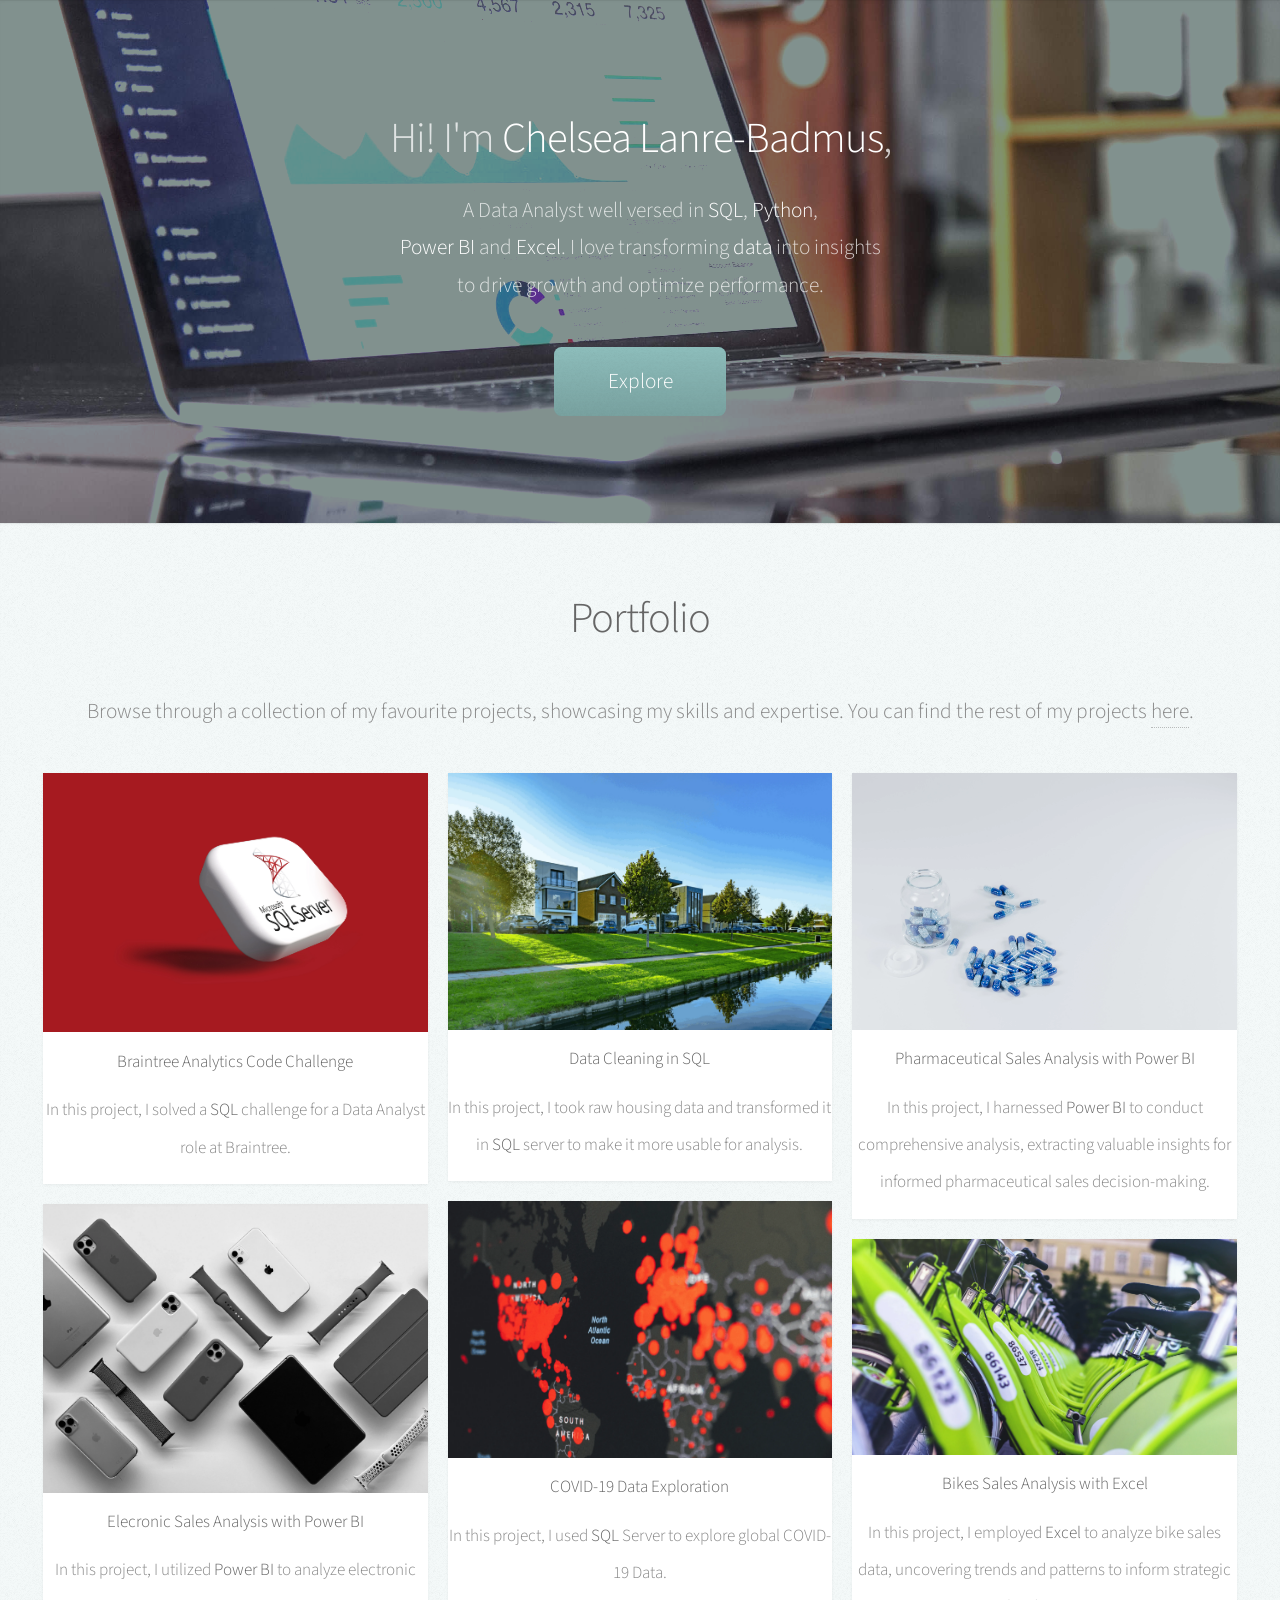
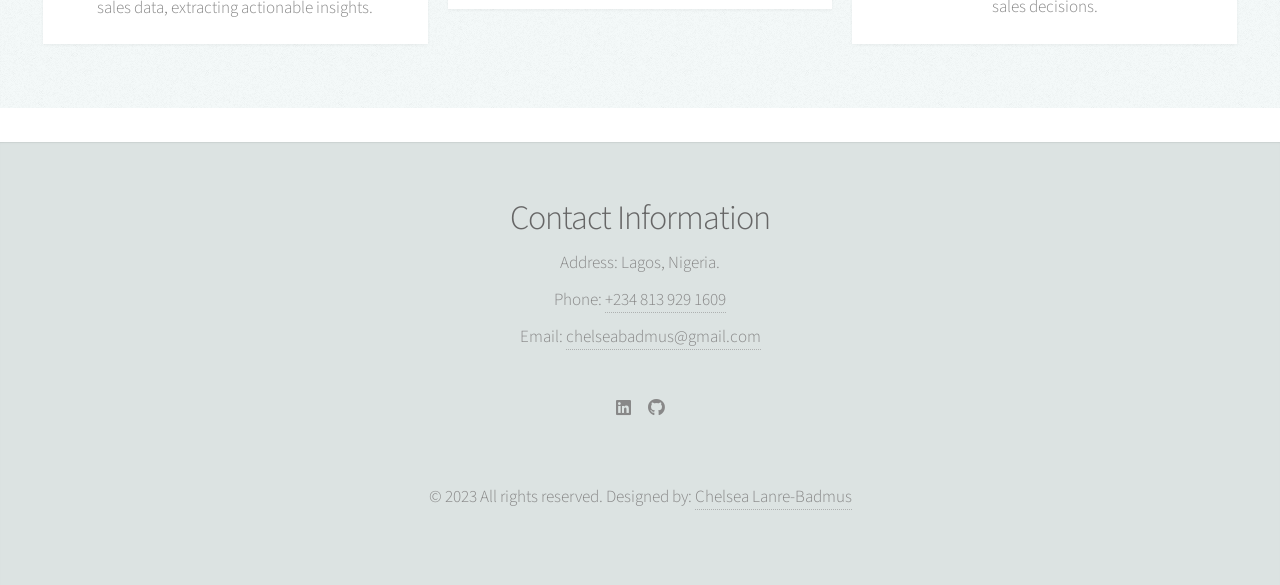
==== commit a69df52e: "Add files via upload" ====
--- a/index.html
+++ b/index.html
@@ -42,7 +42,7 @@
 								<h2>Portfolio</h2>
 							</header>
 
-							<p>Browse through a collecion of my favourite projects, showcasing my skills and expertise.
+							<p>Browse through a collection of my favourite projects, showcasing my skills and expertise.
 							You can find the rest of my projects  <a href="https://github.com/chelseadamola">here</a>.
 							</p>
 
@@ -56,7 +56,7 @@
 										</header>
 									</article>
 									<article class="item">
-										<a href="https://github.com/chelseadamola/Elecronic-Sales-Analysis-with-Power BI" class="image fit"><img src="images/pic17.webp" alt="" /></a>
+										<a href="https://app.powerbi.com/view?r=eyJrIjoiNjM0MTE0YzMtMTJiYy00NzY4LWFiZTQtYjU1NDQ0MmU5OWQ1IiwidCI6ImRmODY3OWNkLWE4MGUtNDVkOC05OWFjLWM4M2VkN2ZmOTVhMCJ9" class="image fit"><img src="images/pic17.webp" alt="" /></a>
 										<header>
 											<h3><strong>Elecronic Sales Analysis with Power BI</strong></h3>
 											<p>In this project, I utilized <strong>Power BI</strong> to analyze electronic sales data, extracting actionable insights. <s</p>
@@ -81,7 +81,7 @@
 								</div>
 								<div class="col-4 col-12-mobile">
 									<article class="item">
-										<a href="https://github.com/chelseadamola/Pharmaceutical-Sales-Analysis-with-Power-BI" class="image fit"><img src="images/pic20.webp" alt="" /></a>
+										<a href="https://app.powerbi.com/view?r=eyJrIjoiYTljOTM4NDEtYzIxZS00ODY3LTllNGEtNjMzOGViZTU0ZDdkIiwidCI6ImRmODY3OWNkLWE4MGUtNDVkOC05OWFjLWM4M2VkN2ZmOTVhMCJ9&pageName=ReportSection" class="image fit"><img src="images/pic20.webp" alt="" /></a>
 										<header>
 											<h3><strong>Pharmaceutical Sales Analysis with Power BI</strong></h3>
 											<p>In this project, I harnessed <strong>Power BI</strong> to conduct comprehensive analysis, extracting valuable insights for informed pharmaceutical sales decision-making. <s</p>
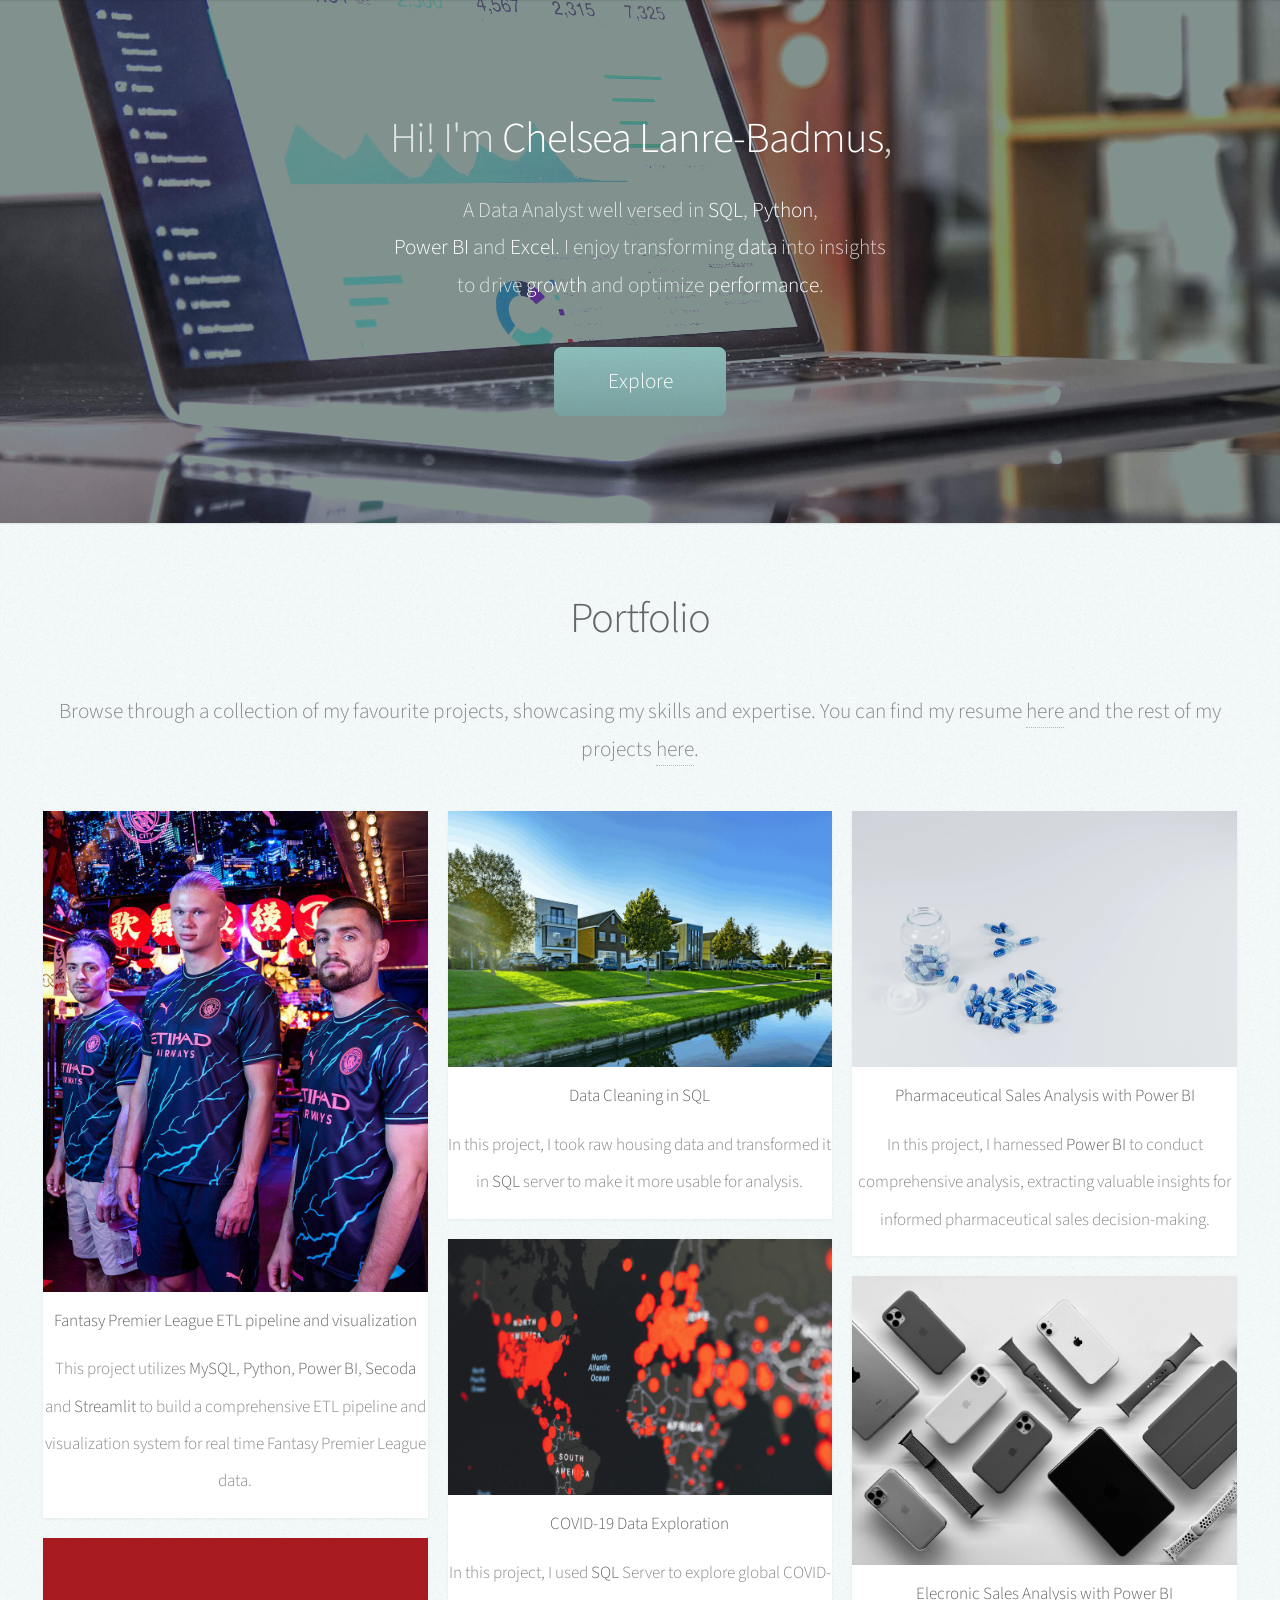
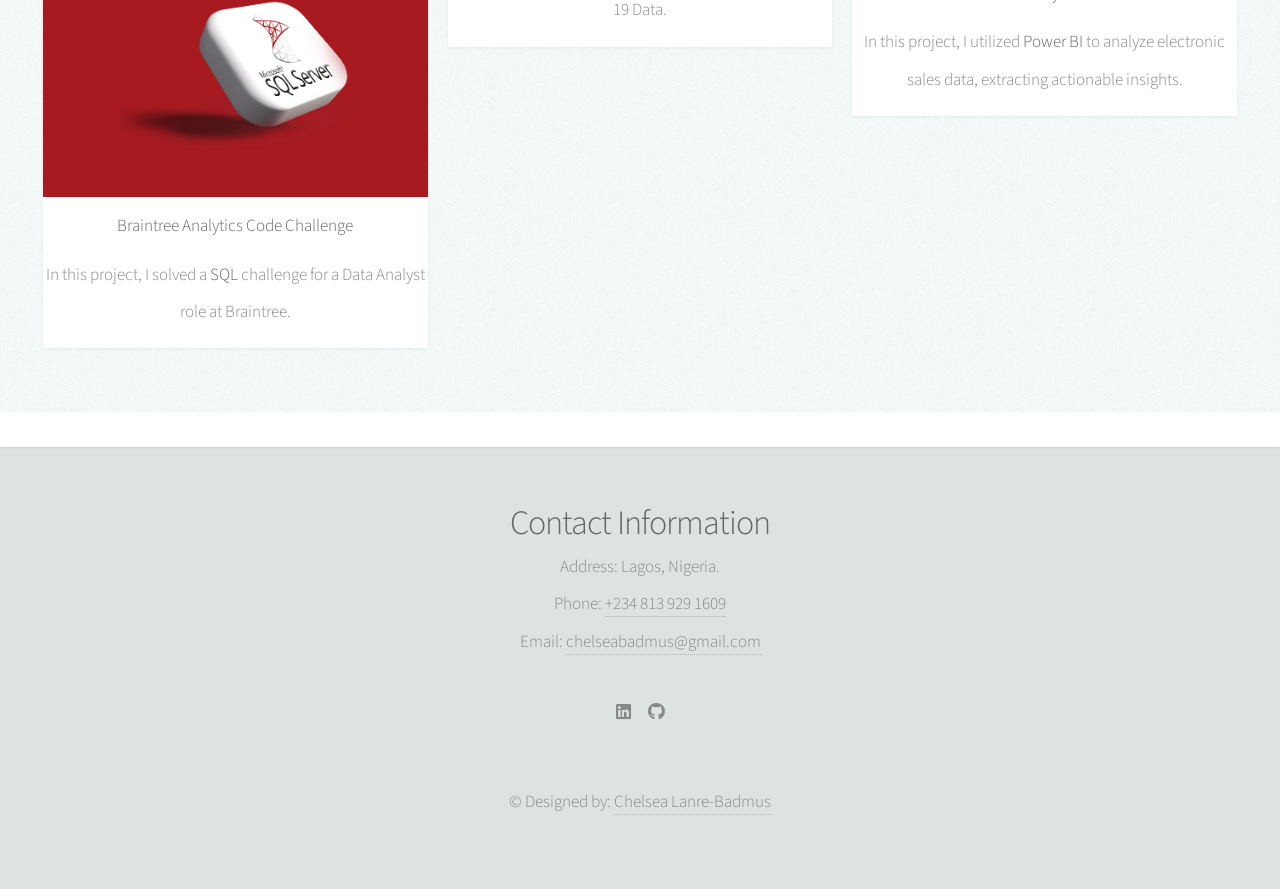
==== commit a6f20f2a: "Add files via upload" ====
--- a/index.html
+++ b/index.html
@@ -23,8 +23,8 @@
 							<header>
 								<h2 class="alt">Hi! I'm <strong>Chelsea Lanre-Badmus</strong>, </h2>
 								<p>A Data Analyst well versed in <strong>SQL</strong>, <strong>Python</strong>,<br />
-								<strong>Power BI</strong> and <strong>Excel</strong>. I love transforming <strong>data</strong> into insights<br />
-								to drive growth and optimize performance.</p>
+								<strong>Power BI</strong> and <strong>Excel</strong>. I enjoy transforming <strong>data</strong> into insights<br />
+								to drive <strong>growth</strong> and optimize <strong>performance</strong>.</p>
 							</header>
 
 							<footer>
@@ -43,23 +43,23 @@
 							</header>
 
 							<p>Browse through a collection of my favourite projects, showcasing my skills and expertise.
-							You can find the rest of my projects  <a href="https://github.com/chelseadamola">here</a>.
+							You can find my resume <a href="https://github.com/chelseadamola">here</a> and the rest of my projects  <a href="https://github.com/chelseadamola">here</a>.
 							</p>
 
 							<div class="row">
 								<div class="col-4 col-12-mobile">
 									<article class="item">
+										<a href="https://app.powerbi.com/view?r=eyJrIjoiMDYwNTVlNDctNzAxNS00ODc0LTkzYjItODM4YTBjMDI1YjRmIiwidCI6ImRmODY3OWNkLWE4MGUtNDVkOC05OWFjLWM4M2VkN2ZmOTVhMCJ9" class="image fit"><img src="images/FPL.jpg" alt="" /></a>
+										<header>
+											<h3><strong>Fantasy Premier League ETL pipeline and visualization</strong></h3>
+											<p>This project utilizes <strong>MySQL</strong>, <strong>Python</strong>, <strong>Power BI</strong>, <strong>Secoda</strong> and <strong>Streamlit</strong> to build a comprehensive ETL pipeline and visualization system for real time Fantasy Premier League data. <s</p>
+										</header>
+									</article>
+									<article class="item">
 										<a href="https://github.com/chelseadamola/SQL-Coding-Challenge" class="image fit"><img src="images/pic16.webp" alt="" /></a>
 										<header>
 											<h3> <strong>Braintree Analytics Code Challenge</strong> </h3>
 											<p>In this project, I solved a <strong>SQL</strong> challenge for a Data Analyst role at Braintree. <s</p>
-										</header>
-									</article>
-									<article class="item">
-										<a href="https://app.powerbi.com/view?r=eyJrIjoiNjM0MTE0YzMtMTJiYy00NzY4LWFiZTQtYjU1NDQ0MmU5OWQ1IiwidCI6ImRmODY3OWNkLWE4MGUtNDVkOC05OWFjLWM4M2VkN2ZmOTVhMCJ9" class="image fit"><img src="images/pic17.webp" alt="" /></a>
-										<header>
-											<h3><strong>Elecronic Sales Analysis with Power BI</strong></h3>
-											<p>In this project, I utilized <strong>Power BI</strong> to analyze electronic sales data, extracting actionable insights. <s</p>
 										</header>
 									</article>
 								</div>
@@ -88,10 +88,10 @@
 										</header>
 									</article>
 									<article class="item">
-										<a href="https://github.com/chelseadamola/Bikes-Sales-Analysis-with-Excel" class="image fit"><img src="images/pic21.webp" alt="" /></a>
+										<a href="https://app.powerbi.com/view?r=eyJrIjoiNjM0MTE0YzMtMTJiYy00NzY4LWFiZTQtYjU1NDQ0MmU5OWQ1IiwidCI6ImRmODY3OWNkLWE4MGUtNDVkOC05OWFjLWM4M2VkN2ZmOTVhMCJ9" class="image fit"><img src="images/pic17.webp" alt="" /></a>
 										<header>
-											<h3><strong>Bikes Sales Analysis with Excel</strong></h3>
-											<p>In this project, I employed <strong>Excel</strong> to analyze bike sales data, uncovering trends and patterns to inform strategic sales decisions. <s</p>
+											<h3><strong>Elecronic Sales Analysis with Power BI</strong></h3>
+											<p>In this project, I utilized <strong>Power BI</strong> to analyze electronic sales data, extracting actionable insights. <s</p>
 										</header>
 									</article>
 								</div>
@@ -118,7 +118,7 @@
 								<li><a href="https://github.com/chelseadamola" class="icon brands fa-github alt"><span class="label">GitHub</span></a></li>
 							</ul>
 						</section>
-						<p class="copyright">&copy; 2023 All rights reserved. Designed by: <a href="mailto:chelseabadmus@gmail.com">Chelsea Lanre-Badmus</a></p>
+						<p class="copyright">&copy; Designed by: <a href="mailto:chelseabadmus@gmail.com">Chelsea Lanre-Badmus</a></p>
 			 </footer>
 
 		<!-- Scripts -->
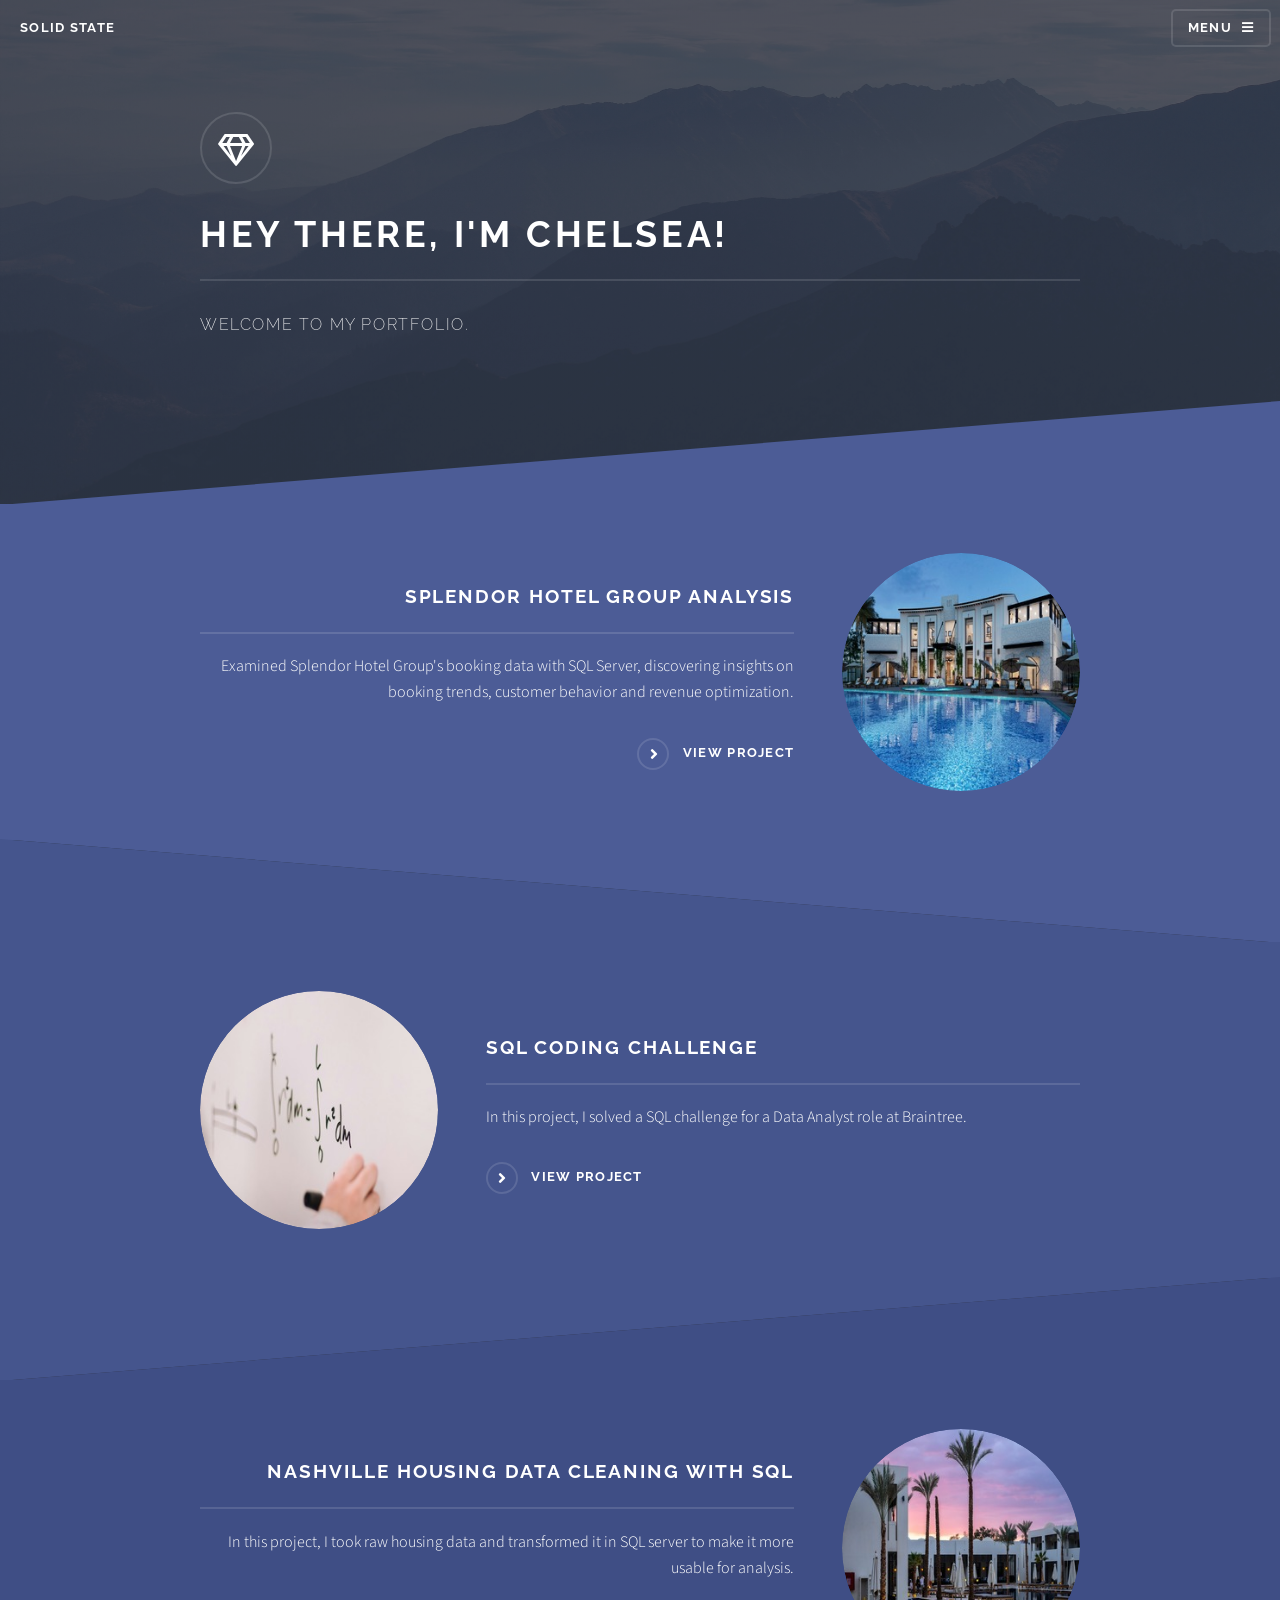
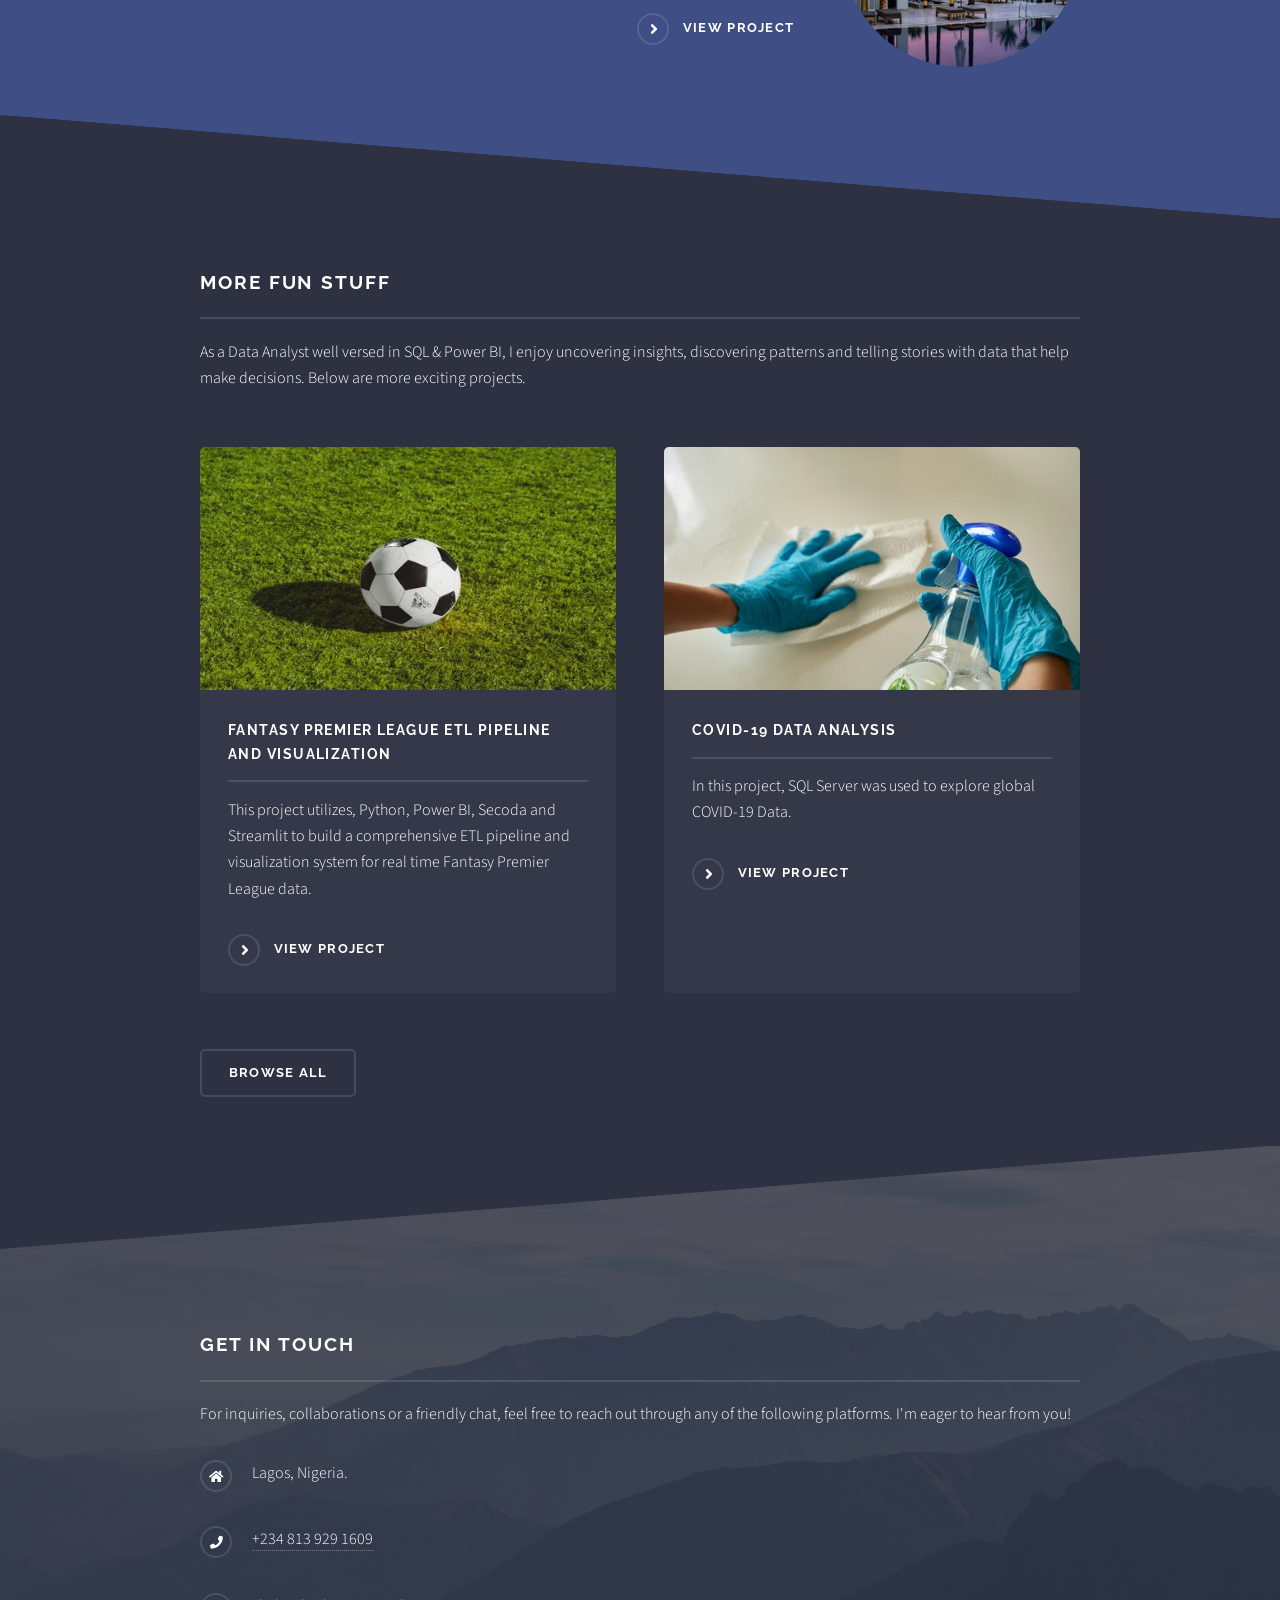
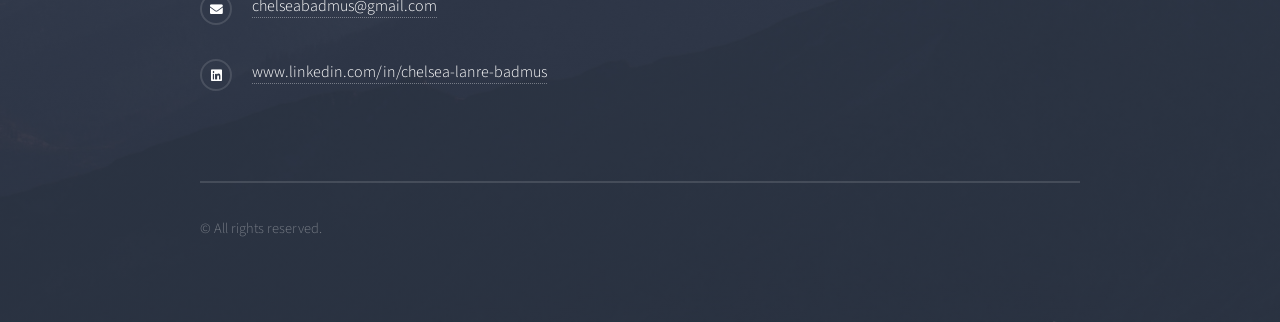
==== commit 8178c69f: "Add files via upload" ====
--- a/index.html
+++ b/index.html
@@ -1,129 +1,136 @@
 <!DOCTYPE HTML>
-<!--
-	Prologue by HTML5 UP
-	html5up.net | @ajlkn
-	Free for personal and commercial use under the CCA 3.0 license (html5up.net/license)
--->
 <html>
 	<head>
-		<title>Chelsea Lanre-Badmus</title>
+		<title>Chelsea's Portfolio</title>
 		<meta charset="utf-8" />
 		<meta name="viewport" content="width=device-width, initial-scale=1, user-scalable=no" />
 		<link rel="stylesheet" href="assets/css/main.css" />
+		<noscript><link rel="stylesheet" href="assets/css/noscript.css" /></noscript>
 	</head>
 	<body class="is-preload">
 
-		<!-- Main -->
-			<div id="main">
+		<!-- Page Wrapper -->
+			<div id="page-wrapper">
 
-				<!-- Intro -->
-					<section id="top" class="one dark cover">
-						<div class="container">
+				<!-- Header -->
+					<header id="header" class="alt">
+						<h1><a href="index.html">Solid State</a></h1>
+						<nav>
+							<a href="#menu">Menu</a>
+						</nav>
+					</header>
 
-							<header>
-								<h2 class="alt">Hi! I'm <strong>Chelsea Lanre-Badmus</strong>, </h2>
-								<p>A Data Analyst well versed in <strong>SQL</strong>, <strong>Python</strong>,<br />
-								<strong>Power BI</strong> and <strong>Excel</strong>. I enjoy transforming <strong>data</strong> into insights<br />
-								to drive <strong>growth</strong> and optimize <strong>performance</strong>.</p>
-							</header>
+				<!-- Menu -->
+					<nav id="menu">
+						<div class="inner">
+							<h2>Menu</h2>
+							<ul class="links">
+								<li><a href="index.html">Home</a></li>
+								<li><a href="#wrapper">Projects</a></li>
+								<li><a href="#footer">Contact</a></li>
+								<li><a href="https://docs.google.com/document/d/1F4-mULyjjNJA0c2P1RptBf7v1wqfO0GE/edit?usp=sharing&ouid=113196849844216606988&rtpof=true&sd=true">About Me</a></li>
+							</ul>
+							<a href="#" class="close">Close</a>
+						</div>
+					</nav>
 
-							<footer>
-								<a href="#portfolio" class="button scrolly">Explore</a>
-							</footer>
-
+				<!-- Banner -->
+					<section id="banner">
+						<div class="inner">
+							<div class="logo"><span class="icon fa-gem"></span></div>
+							<h2>Hey there, I'm Chelsea!</h2>
+							<p>Welcome to my portfolio.</p>
 						</div>
 					</section>
 
-				<!-- Portfolio -->
-					<section id="portfolio" class="two">
-						<div class="container">
+				<!-- Wrapper -->
+					<section id="wrapper">
 
-							<header>
-								<h2>Portfolio</h2>
-							</header>
+						<!-- One -->
+							<section id="one" class="wrapper spotlight style1">
+								<div class="inner">
+									<a class="image"><img src="images/pic01.jpg" alt="" /></a>
+									<div class="content">
+										<h2 class="major">Splendor Hotel Group Analysis</h2>
+										<p>Examined Splendor Hotel Group's booking data with SQL Server, discovering insights on booking trends, customer behavior and revenue optimization.</p>
+										<a href="https://github.com/Chelseadamola/SHG-Analysis" class="special">View Project</a>
+									</div>
+								</div>
+							</section>
 
-							<p>Browse through a collection of my favourite projects, showcasing my skills and expertise.
-							You can find my resume <a href="https://github.com/chelseadamola">here</a> and the rest of my projects  <a href="https://github.com/chelseadamola">here</a>.
-							</p>
+						<!-- Two -->
+							<section id="two" class="wrapper alt spotlight style2">
+								<div class="inner">
+									<a class="image"><img src="images/pic02.jpg" alt="" /></a>
+									<div class="content">
+										<h2 class="major">SQL Coding Challenge</h2>
+										<p>In this project, I solved a SQL challenge for a Data Analyst role at Braintree.</p>
+										<a href="https://github.com/chelseadamola/SQL-Coding-Challenge" class="special">View Project</a>
+									</div>
+								</div>
+							</section>
 
-							<div class="row">
-								<div class="col-4 col-12-mobile">
-									<article class="item">
-										<a href="https://app.powerbi.com/view?r=eyJrIjoiMDYwNTVlNDctNzAxNS00ODc0LTkzYjItODM4YTBjMDI1YjRmIiwidCI6ImRmODY3OWNkLWE4MGUtNDVkOC05OWFjLWM4M2VkN2ZmOTVhMCJ9" class="image fit"><img src="images/FPL.jpg" alt="" /></a>
-										<header>
-											<h3><strong>Fantasy Premier League ETL pipeline and visualization</strong></h3>
-											<p>This project utilizes <strong>MySQL</strong>, <strong>Python</strong>, <strong>Power BI</strong>, <strong>Secoda</strong> and <strong>Streamlit</strong> to build a comprehensive ETL pipeline and visualization system for real time Fantasy Premier League data. <s</p>
-										</header>
-									</article>
-									<article class="item">
-										<a href="https://github.com/chelseadamola/SQL-Coding-Challenge" class="image fit"><img src="images/pic16.webp" alt="" /></a>
-										<header>
-											<h3> <strong>Braintree Analytics Code Challenge</strong> </h3>
-											<p>In this project, I solved a <strong>SQL</strong> challenge for a Data Analyst role at Braintree. <s</p>
-										</header>
-									</article>
+						<!-- Three -->
+							<section id="three" class="wrapper spotlight style3">
+								<div class="inner">
+									<a class="image"><img src="images/pic03.jpg" alt="" /></a>
+									<div class="content">
+										<h2 class="major">Nashville Housing Data Cleaning with SQL</h2>
+										<p>In this project, I took raw housing data and transformed it in SQL server to make it more usable for analysis.</p>
+										<a href="https://github.com/chelseadamola/Nashville-Housing-Data-Cleaning-with-SQL" class="special">View Project</a>
+									</div>
 								</div>
-								<div class="col-4 col-12-mobile">
-									<article class="item">
-										<a href="https://github.com/chelseadamola/Nashville-Housing-Data-Cleaning-with-SQL" class="image fit"><img src="images/pic18.webp" alt="" /></a>
-										<header>
-											<h3><strong>Data Cleaning in SQL</strong></h3>
-											<p>In this project, I took raw housing data and transformed it in <strong>SQL</strong> server to make it more usable for analysis. <s</p>
-										</header>
-									</article>
-									<article class="item">
-										<a href="https://github.com/chelseadamola/COVID-19-Data-Exploration-with-SQL" class="image fit"><img src="images/pic19.webp" alt="" /></a>
-										<header>
-											<h3><strong>COVID-19 Data Exploration</strong></h3>
-											<p>In this project, I used <strong>SQL</strong> Server to explore global COVID-19 Data. <s</p>
-										</header>
-									</article>
+							</section>
+
+						<!-- Four -->
+							<section id="four" class="wrapper alt style1">
+								<div class="inner">
+									<h2 class="major">More fun stuff</h2>
+									<p>As a Data Analyst well versed in SQL & Power BI, I enjoy uncovering insights, discovering patterns and telling stories with data that help make decisions. Below are more exciting projects.</p>
+									<section class="features">
+										<article>
+											<a class="image"><img src="images/pic04.jpg" alt="" /></a>
+											<h3 class="major">Fantasy Premier League ETL Pipeline and Visualization</h3>
+											<p>This project utilizes, Python, Power BI, Secoda and Streamlit to build a comprehensive ETL pipeline and visualization system for real time Fantasy Premier League data.</p>
+											<a href="https://app.powerbi.com/view?r=eyJrIjoiMDYwNTVlNDctNzAxNS00ODc0LTkzYjItODM4YTBjMDI1YjRmIiwidCI6ImRmODY3OWNkLWE4MGUtNDVkOC05OWFjLWM4M2VkN2ZmOTVhMCJ9" class="special">View Project</a>
+										</article>
+										<article>
+											<a class="image"><img src="images/pic05.jpg" alt="" /></a>
+											<h3 class="major">COVID-19 Data Analysis</h3>
+											<p>In this project, SQL Server was used to explore global COVID-19 Data.</p>
+											<a href="https://github.com/chelseadamola/COVID-19-Data-Exploration-with-SQL" class="special">View Project</a>
+										</article>
+									</section>
+									<ul class="actions">
+										<li><a href="https://github.com/Chelseadamola" class="button">Browse All</a></li>
+									</ul>
 								</div>
-								<div class="col-4 col-12-mobile">
-									<article class="item">
-										<a href="https://app.powerbi.com/view?r=eyJrIjoiYTljOTM4NDEtYzIxZS00ODY3LTllNGEtNjMzOGViZTU0ZDdkIiwidCI6ImRmODY3OWNkLWE4MGUtNDVkOC05OWFjLWM4M2VkN2ZmOTVhMCJ9&pageName=ReportSection" class="image fit"><img src="images/pic20.webp" alt="" /></a>
-										<header>
-											<h3><strong>Pharmaceutical Sales Analysis with Power BI</strong></h3>
-											<p>In this project, I harnessed <strong>Power BI</strong> to conduct comprehensive analysis, extracting valuable insights for informed pharmaceutical sales decision-making. <s</p>
-										</header>
-									</article>
-									<article class="item">
-										<a href="https://app.powerbi.com/view?r=eyJrIjoiNjM0MTE0YzMtMTJiYy00NzY4LWFiZTQtYjU1NDQ0MmU5OWQ1IiwidCI6ImRmODY3OWNkLWE4MGUtNDVkOC05OWFjLWM4M2VkN2ZmOTVhMCJ9" class="image fit"><img src="images/pic17.webp" alt="" /></a>
-										<header>
-											<h3><strong>Elecronic Sales Analysis with Power BI</strong></h3>
-											<p>In this project, I utilized <strong>Power BI</strong> to analyze electronic sales data, extracting actionable insights. <s</p>
-										</header>
-									</article>
-								</div>
-							</div>
+							</section>
 
+					</section>
+
+				<!-- Footer -->
+					<section id="footer">
+						<div class="inner">
+							<h2 class="major">Get in touch</h2>
+							<p>For inquiries, collaborations or a friendly chat, feel free to reach out through any of the following platforms. I'm eager to hear from you!</p>
+							<ul class="contact">
+								<li class="icon solid fa-home">
+								Lagos, Nigeria.<br />
+								</li>
+								<li class="icon solid fa-phone"><a href="tel:+234 813 929 1609">+234 813 929 1609</a></li>
+								<li class="icon solid fa-envelope"><a href="mailto:chelseabadmus@gmail.com">chelseabadmus@gmail.com</a></li>
+								<li class="icon brands fa-linkedin"><a href="https://linkedin.com/in/chelsea-lanre-badmus">www.linkedin.com/in/chelsea-lanre-badmus</a></li>
+							</ul>
+							<ul class="copyright">
+								<li>&copy; All rights reserved.</li>
 						</div>
 					</section>
 
-				
-
 			</div>
-
-		<!-- Footer -->
-			<footer id="footer">
-						<section>
-							<h2>Contact Information</h2>
-							<dl class="alt">
-								<dt>Address:  Lagos, Nigeria.</dt>
-								<dt>Phone: <a href="tel:+2348139291609">+234 813 929 1609</a></dt>
-								<dt>Email:  <a href="mailto:chelseabadmus@gmail.com">chelseabadmus@gmail.com</a></dt>
-							</dl>
-							<ul class="icons">
-								<li><a href="https://www.linkedin.com/in/chelsea-lanre-badmus" class="icon brands fa-linkedin alt"><span class="label">LinkedIn</span></a></li>
-								<li><a href="https://github.com/chelseadamola" class="icon brands fa-github alt"><span class="label">GitHub</span></a></li>
-							</ul>
-						</section>
-						<p class="copyright">&copy; Designed by: <a href="mailto:chelseabadmus@gmail.com">Chelsea Lanre-Badmus</a></p>
-			 </footer>
 
 		<!-- Scripts -->
 			<script src="assets/js/jquery.min.js"></script>
-			<script src="assets/js/jquery.scrolly.min.js"></script>
 			<script src="assets/js/jquery.scrollex.min.js"></script>
 			<script src="assets/js/browser.min.js"></script>
 			<script src="assets/js/breakpoints.min.js"></script>
@@ -131,4 +138,4 @@
 			<script src="assets/js/main.js"></script>
 
 	</body>
-</html>
+</html>
--- a/assets/css/main.css
+++ b/assets/css/main.css
@@ -1,2782 +1,4156 @@
-@import url("fontawesome-all.min.css");
-@import url("https://fonts.googleapis.com/css?family=Source+Sans+Pro:300,300italic,400,600");
+@import url(fontawesome-all.min.css);
+@import url("https://fonts.googleapis.com/css?family=Raleway:200,700|Source+Sans+Pro:300,600,300italic,600italic");
 
 /*
-	Prologue by HTML5 UP
+	Solid State by HTML5 UP
 	html5up.net | @ajlkn
 	Free for personal and commercial use under the CCA 3.0 license (html5up.net/license)
 */
 
-html,
-body,
-div,
-span,
-applet,
-object,
-iframe,
-h1,
-h2,
-h3,
-h4,
-h5,
-h6,
-p,
-blockquote,
-pre,
-a,
-abbr,
-acronym,
-address,
-big,
-cite,
-code,
-del,
-dfn,
-em,
-img,
-ins,
-kbd,
-q,
-s,
-samp,
-small,
-strike,
-strong,
-sub,
-sup,
-tt,
-var,
-b,
-u,
-i,
-center,
-dl,
-dt,
-dd,
-ol,
-ul,
-li,
-fieldset,
-form,
-label,
-legend,
-table,
-caption,
-tbody,
-tfoot,
-thead,
-tr,
-th,
-td,
-article,
-aside,
-canvas,
-details,
-embed,
-figure,
-figcaption,
-footer,
-header,
-hgroup,
-menu,
-nav,
-output,
-ruby,
-section,
-summary,
-time,
-mark,
-audio,
-video {
-  margin: 0;
-  padding: 0;
-  border: 0;
-  font-size: 100%;
-  font: inherit;
-  vertical-align: baseline;
+html, body, div, span, applet, object,
+iframe, h1, h2, h3, h4, h5, h6, p, blockquote,
+pre, a, abbr, acronym, address, big, cite,
+code, del, dfn, em, img, ins, kbd, q, s, samp,
+small, strike, strong, sub, sup, tt, var, b,
+u, i, center, dl, dt, dd, ol, ul, li, fieldset,
+form, label, legend, table, caption, tbody,
+tfoot, thead, tr, th, td, article, aside,
+canvas, details, embed, figure, figcaption,
+footer, header, hgroup, menu, nav, output, ruby,
+section, summary, time, mark, audio, video {
+	margin: 0;
+	padding: 0;
+	border: 0;
+	font-size: 100%;
+	font: inherit;
+	vertical-align: baseline;}
+
+article, aside, details, figcaption, figure,
+footer, header, hgroup, menu, nav, section {
+	display: block;}
+
+body {
+	line-height: 1;
 }
 
-article,
-aside,
-details,
-figcaption,
-figure,
-footer,
-header,
-hgroup,
-menu,
-nav,
-section {
-  display: block;
+ol, ul {
+	list-style: none;
 }
 
+blockquote, q {
+	quotes: none;
+}
+
+	blockquote:before, blockquote:after, q:before, q:after {
+		content: '';
+		content: none;
+	}
+
+table {
+	border-collapse: collapse;
+	border-spacing: 0;
+}
+
 body {
-  line-height: 1;
+	-webkit-text-size-adjust: none;
 }
 
-ol,
-ul {
-  list-style: none;
+mark {
+	background-color: transparent;
+	color: inherit;
 }
 
-blockquote,
-q {
-  quotes: none;
+input::-moz-focus-inner {
+	border: 0;
+	padding: 0;
 }
 
-blockquote:before,
-blockquote:after,
-q:before,
-q:after {
-  content: "";
-  content: none;
+input, select, textarea {
+	-moz-appearance: none;
+	-webkit-appearance: none;
+	-ms-appearance: none;
+	appearance: none;
 }
 
-table {
-  border-collapse: collapse;
-  border-spacing: 0;
-}
-
-body {
-  -webkit-text-size-adjust: none;
-}
-
-mark {
-  background-color: transparent;
-  color: inherit;
-}
-
-input::-moz-focus-inner {
-  border: 0;
-  padding: 0;
-}
-
-input,
-select,
-textarea {
-  -moz-appearance: none;
-  -webkit-appearance: none;
-  -ms-appearance: none;
-  appearance: none;
-}
-
 /* Basic */
 
-html {
-  box-sizing: border-box;
-}
-
-*,
-*:before,
-*:after {
-  box-sizing: inherit;
-}
-
-body {
-  background: #fff;
-  font-family: "Source Sans Pro", sans-serif;
-  font-size: 19pt;
-  font-weight: 300;
-  line-height: 1.75em;
-  color: #888;
-}
-
-body.is-preload *,
-body.is-preload *:before,
-body.is-preload *:after {
-  -moz-animation: none !important;
-  -webkit-animation: none !important;
-  -ms-animation: none !important;
-  animation: none !important;
-  -moz-transition: none !important;
-  -webkit-transition: none !important;
-  -ms-transition: none !important;
-  transition: none !important;
-}
-
-input,
-textarea,
-select {
-  font-family: "Source Sans Pro", sans-serif;
-  font-size: 19pt;
-  font-weight: 300;
-  line-height: 1.75em;
-  color: #888;
-}
-
-h1,
-h2,
-h3,
-h4,
-h5,
-h6 {
-  font-weight: 300;
-  color: #666;
-  line-height: 1.5em;
-}
-
-h1 a,
-h2 a,
-h3 a,
-h4 a,
-h5 a,
-h6 a {
-  color: inherit;
-  text-decoration: none;
-}
-
-h1 a strong,
-h2 a strong,
-h3 a strong,
-h4 a strong,
-h5 a strong,
-h6 a strong {
-  color: #333;
-}
-
-h2 {
-  font-size: 2em;
-  letter-spacing: -1px;
-}
-
-h2.alt {
-  color: #888;
-}
-
-h2.alt strong {
-  color: #666;
-}
-
-h3 {
-  font-size: 1.5em;
-}
-
-header {
-  margin: 0 0 2em 0;
-}
-
-header > p {
-  margin: 1em 0 0 0;
-}
-
-footer {
-  margin: 2em 0 0 0;
-}
-
-strong,
-b {
-  font-weight: 300;
-  color: #666;
-}
-
-em,
-i {
-  font-style: italic;
-}
-
-a {
-  text-decoration: none;
-  color: inherit;
-  border-bottom: dotted 1px rgba(128, 128, 128, 0.5);
-  -moz-transition: color 0.35s ease-in-out,
-    border-bottom-color 0.35s ease-in-out;
-  -webkit-transition: color 0.35s ease-in-out,
-    border-bottom-color 0.35s ease-in-out;
-  -ms-transition: color 0.35s ease-in-out, border-bottom-color 0.35s ease-in-out;
-  transition: color 0.35s ease-in-out, border-bottom-color 0.35s ease-in-out;
-  outline: 0;
-}
-
-a:hover {
-  color: #e27689;
-  border-bottom-color: rgba(255, 255, 255, 0);
-}
-
-sub {
-  position: relative;
-  top: 0.5em;
-  font-size: 0.8em;
-}
-
-sup {
-  position: relative;
-  top: -0.5em;
-  font-size: 0.8em;
-}
-
-hr {
-  border: 0;
-  border-top: solid 1px #ddd;
-}
-
-blockquote {
-  border-left: solid 0.5em #ddd;
-  padding: 1em 0 1em 2em;
-  font-style: italic;
-}
-
-p,
-ul,
-ol,
-dl,
-table {
-  margin-bottom: 2em;
-}
-
-br.clear {
-  clear: both;
-}
-
-/* Container */
-
-.container {
-  margin: 0 auto;
-  max-width: 100%;
-  width: 1400px;
-}
-
-@media screen and (min-width: 961px) and (max-width: 1880px) {
-  .container {
-    width: 1200px;
-  }
-}
-
-@media screen and (min-width: 961px) and (max-width: 1620px) {
-  .container {
-    width: 960px;
-  }
-}
-
-@media screen and (min-width: 961px) and (max-width: 1320px) {
-  .container {
-    width: 100%;
-  }
-}
-
-@media screen and (max-width: 960px) {
-  .container {
-    width: 100%;
-  }
-}
-
-@media screen and (max-width: 736px) {
-  .container {
-    width: 100%;
-  }
-}
+	@-ms-viewport {
+		width: device-width;
+	}
+
+	body {
+		-ms-overflow-style: scrollbar;
+	}
+
+	@media screen and (max-width: 480px) {
+
+		html, body {
+			min-width: 320px;
+		}
+
+	}
+
+	html {
+		box-sizing: border-box;
+	}
+
+	*, *:before, *:after {
+		box-sizing: inherit;
+	}
+
+	body {
+		background-color: #2e3141;
+		background-image: linear-gradient(to top, rgba(46, 49, 65, 0.8), rgba(46, 49, 65, 0.8)), url("../../images/bg.jpg");
+		background-size: auto,
+ cover;
+		background-attachment: fixed,
+ fixed;
+		background-position: center,
+ center;
+	}
+
+		body.is-preload *, body.is-preload *:before, body.is-preload *:after {
+			-moz-animation: none !important;
+			-webkit-animation: none !important;
+			-ms-animation: none !important;
+			animation: none !important;
+			-moz-transition: none !important;
+			-webkit-transition: none !important;
+			-ms-transition: none !important;
+			transition: none !important;
+		}
+
+/* Type */
+
+	body, input, select, textarea {
+		color: #ffffff;
+		font-family: "Source Sans Pro", Helvetica, sans-serif;
+		font-size: 16.5pt;
+		font-weight: 300;
+		line-height: 1.65;
+	}
+
+		@media screen and (max-width: 1680px) {
+
+			body, input, select, textarea {
+				font-size: 13pt;
+			}
+
+		}
+
+		@media screen and (max-width: 1280px) {
+
+			body, input, select, textarea {
+				font-size: 12pt;
+			}
+
+		}
+
+		@media screen and (max-width: 980px) {
+
+			body, input, select, textarea {
+				font-size: 12pt;
+			}
+
+		}
+
+		@media screen and (max-width: 736px) {
+
+			body, input, select, textarea {
+				font-size: 12pt;
+			}
+
+		}
+
+		@media screen and (max-width: 480px) {
+
+			body, input, select, textarea {
+				font-size: 12pt;
+			}
+
+		}
+
+	a {
+		-moz-transition: color 0.2s ease-in-out, border-bottom-color 0.2s ease-in-out;
+		-webkit-transition: color 0.2s ease-in-out, border-bottom-color 0.2s ease-in-out;
+		-ms-transition: color 0.2s ease-in-out, border-bottom-color 0.2s ease-in-out;
+		transition: color 0.2s ease-in-out, border-bottom-color 0.2s ease-in-out;
+		border-bottom: dotted 1px rgba(255, 255, 255, 0.35);
+		color: #ffffff;
+		text-decoration: none;
+	}
+
+		a:hover {
+			border-bottom-color: transparent;
+			color: #ffffff !important;
+		}
+
+		a.special:not(.button) {
+			text-decoration: none;
+			border-bottom: 0;
+			display: block;
+			font-family: Raleway, Helvetica, sans-serif;
+			font-size: 0.8em;
+			font-weight: 700;
+			letter-spacing: 0.1em;
+			margin: 0 0 2em 0;
+			text-transform: uppercase;
+		}
+
+			a.special:not(.button):before {
+				-moz-osx-font-smoothing: grayscale;
+				-webkit-font-smoothing: antialiased;
+				display: inline-block;
+				font-style: normal;
+				font-variant: normal;
+				text-rendering: auto;
+				line-height: 1;
+				text-transform: none !important;
+				font-family: 'Font Awesome 5 Free';
+				font-weight: 900;
+			}
+
+			a.special:not(.button):before {
+				-moz-transition: background-color 0.2s ease-in-out;
+				-webkit-transition: background-color 0.2s ease-in-out;
+				-ms-transition: background-color 0.2s ease-in-out;
+				transition: background-color 0.2s ease-in-out;
+				border-radius: 100%;
+				border: solid 2px rgba(255, 255, 255, 0.125);
+				content: '\f105';
+				display: inline-block;
+				font-size: 1.25em;
+				height: 2em;
+				line-height: 1.75em;
+				margin-right: 0.85em;
+				text-align: center;
+				text-indent: 0.15em;
+				vertical-align: middle;
+				width: 2em;
+			}
+
+			a.special:not(.button):hover:before {
+				background-color: rgba(255, 255, 255, 0.025);
+			}
+
+			a.special:not(.button):active:before {
+				background-color: rgba(255, 255, 255, 0.075);
+			}
+
+	strong, b {
+		color: #ffffff;
+		font-weight: 600;
+	}
+
+	em, i {
+		font-style: italic;
+	}
+
+	p {
+		margin: 0 0 2em 0;
+	}
+
+	h1, h2, h3, h4, h5, h6 {
+		color: #ffffff;
+		font-family: Raleway, Helvetica, sans-serif;
+		font-weight: 700;
+		letter-spacing: 0.1em;
+		margin: 0 0 1em 0;
+		text-transform: uppercase;
+	}
+
+		h1 a, h2 a, h3 a, h4 a, h5 a, h6 a {
+			color: inherit;
+			text-decoration: none;
+			border-bottom: 0;
+		}
+
+		h1 span, h2 span, h3 span, h4 span, h5 span, h6 span {
+			font-weight: 200;
+		}
+
+		h1.major, h2.major, h3.major, h4.major, h5.major, h6.major {
+			padding-bottom: 1em;
+			border-bottom: solid 2px rgba(255, 255, 255, 0.125);
+		}
+
+	h2 {
+		font-size: 1.2em;
+	}
+
+	h3 {
+		font-size: 0.9em;
+	}
+
+	h4 {
+		font-size: 0.7em;
+	}
+
+	h5 {
+		font-size: 0.7em;
+	}
+
+	h6 {
+		font-size: 0.7em;
+	}
+
+	@media screen and (max-width: 736px) {
+
+		h2 {
+			font-size: 1em;
+		}
+
+		h3 {
+			font-size: 0.8em;
+		}
+
+	}
+
+	sub {
+		font-size: 0.8em;
+		position: relative;
+		top: 0.5em;
+	}
+
+	sup {
+		font-size: 0.8em;
+		position: relative;
+		top: -0.5em;
+	}
+
+	blockquote {
+		border-left: solid 4px rgba(255, 255, 255, 0.125);
+		font-style: italic;
+		margin: 0 0 2em 0;
+		padding: 0.5em 0 0.5em 2em;
+	}
+
+	code {
+		background: rgba(255, 255, 255, 0.025);
+		border-radius: 5px;
+		border: solid 2px rgba(255, 255, 255, 0.125);
+		font-family: "Courier New", monospace;
+		font-size: 0.9em;
+		margin: 0 0.25em;
+		padding: 0.25em 0.65em;
+	}
+
+	pre {
+		-webkit-overflow-scrolling: touch;
+		font-family: "Courier New", monospace;
+		font-size: 0.9em;
+		margin: 0 0 2em 0;
+	}
+
+		pre code {
+			display: block;
+			line-height: 1.75em;
+			padding: 1em 1.5em;
+			overflow-x: auto;
+		}
+
+	hr {
+		border: 0;
+		border-bottom: solid 2px rgba(255, 255, 255, 0.125);
+		margin: 2.5em 0;
+	}
+
+		hr.major {
+			margin: 4em 0;
+		}
+
+	.align-left {
+		text-align: left;
+	}
+
+	.align-center {
+		text-align: center;
+	}
+
+	.align-right {
+		text-align: right;
+	}
 
 /* Row */
 
-.row {
-  display: flex;
-  flex-wrap: wrap;
-  box-sizing: border-box;
-  align-items: stretch;
-}
-
-.row > * {
-  box-sizing: border-box;
-}
-
-.row.gtr-uniform > * > :last-child {
-  margin-bottom: 0;
-}
-
-.row.aln-left {
-  justify-content: flex-start;
-}
-
-.row.aln-center {
-  justify-content: center;
-}
-
-.row.aln-right {
-  justify-content: flex-end;
-}
-
-.row.aln-top {
-  align-items: flex-start;
-}
-
-.row.aln-middle {
-  align-items: center;
-}
-
-.row.aln-bottom {
-  align-items: flex-end;
-}
-
-.row > .imp {
-  order: -1;
-}
-
-.row > .col-1 {
-  width: 8.33333%;
-}
-
-.row > .off-1 {
-  margin-left: 8.33333%;
-}
-
-.row > .col-2 {
-  width: 16.66667%;
-}
-
-.row > .off-2 {
-  margin-left: 16.66667%;
-}
-
-.row > .col-3 {
-  width: 25%;
-}
-
-.row > .off-3 {
-  margin-left: 25%;
-}
-
-.row > .col-4 {
-  width: 33.33333%;
-}
-
-.row > .off-4 {
-  margin-left: 33.33333%;
-}
-
-.row > .col-5 {
-  width: 41.66667%;
-}
-
-.row > .off-5 {
-  margin-left: 41.66667%;
-}
-
-.row > .col-6 {
-  width: 50%;
-}
-
-.row > .off-6 {
-  margin-left: 50%;
-}
-
-.row > .col-7 {
-  width: 58.33333%;
-}
-
-.row > .off-7 {
-  margin-left: 58.33333%;
-}
-
-.row > .col-8 {
-  width: 66.66667%;
-}
-
-.row > .off-8 {
-  margin-left: 66.66667%;
-}
-
-.row > .col-9 {
-  width: 75%;
-}
-
-.row > .off-9 {
-  margin-left: 75%;
-}
-
-.row > .col-10 {
-  width: 83.33333%;
-}
-
-.row > .off-10 {
-  margin-left: 83.33333%;
-}
-
-.row > .col-11 {
-  width: 91.66667%;
-}
-
-.row > .off-11 {
-  margin-left: 91.66667%;
-}
-
-.row > .col-12 {
-  width: 100%;
-}
-
-.row > .off-12 {
-  margin-left: 100%;
-}
-
-.row.gtr-0 {
-  margin-top: 0px;
-  margin-left: 0px;
-}
-
-.row.gtr-0 > * {
-  padding: 0px 0 0 0px;
-}
-
-.row.gtr-0.gtr-uniform {
-  margin-top: 0px;
-}
-
-.row.gtr-0.gtr-uniform > * {
-  padding-top: 0px;
-}
-
-.row.gtr-25 {
-  margin-top: -10px;
-  margin-left: -10px;
-}
-
-.row.gtr-25 > * {
-  padding: 10px 0 0 10px;
-}
-
-.row.gtr-25.gtr-uniform {
-  margin-top: -10px;
-}
-
-.row.gtr-25.gtr-uniform > * {
-  padding-top: 10px;
-}
-
-.row.gtr-50 {
-  margin-top: -20px;
-  margin-left: -20px;
-}
-
-.row.gtr-50 > * {
-  padding: 20px 0 0 20px;
-}
-
-.row.gtr-50.gtr-uniform {
-  margin-top: -20px;
-}
-
-.row.gtr-50.gtr-uniform > * {
-  padding-top: 20px;
-}
-
-.row {
-  margin-top: -40px;
-  margin-left: -40px;
-}
-
-.row > * {
-  padding: 40px 0 0 40px;
-}
-
-.row.gtr-uniform {
-  margin-top: -40px;
-}
-
-.row.gtr-uniform > * {
-  padding-top: 40px;
-}
-
-.row.gtr-150 {
-  margin-top: -60px;
-  margin-left: -60px;
-}
-
-.row.gtr-150 > * {
-  padding: 60px 0 0 60px;
-}
-
-.row.gtr-150.gtr-uniform {
-  margin-top: -60px;
-}
-
-.row.gtr-150.gtr-uniform > * {
-  padding-top: 60px;
-}
-
-.row.gtr-200 {
-  margin-top: -80px;
-  margin-left: -80px;
-}
-
-.row.gtr-200 > * {
-  padding: 80px 0 0 80px;
-}
-
-.row.gtr-200.gtr-uniform {
-  margin-top: -80px;
-}
-
-.row.gtr-200.gtr-uniform > * {
-  padding-top: 80px;
-}
-
-@media screen and (min-width: 961px) and (max-width: 1880px) {
-  .row {
-    display: flex;
-    flex-wrap: wrap;
-    box-sizing: border-box;
-    align-items: stretch;
-  }
-
-  .row > * {
-    box-sizing: border-box;
-  }
-
-  .row.gtr-uniform > * > :last-child {
-    margin-bottom: 0;
-  }
-
-  .row.aln-left {
-    justify-content: flex-start;
-  }
-
-  .row.aln-center {
-    justify-content: center;
-  }
-
-  .row.aln-right {
-    justify-content: flex-end;
-  }
-
-  .row.aln-top {
-    align-items: flex-start;
-  }
-
-  .row.aln-middle {
-    align-items: center;
-  }
-
-  .row.aln-bottom {
-    align-items: flex-end;
-  }
-
-  .row > .imp-wide {
-    order: -1;
-  }
-
-  .row > .col-1-wide {
-    width: 8.33333%;
-  }
-
-  .row > .off-1-wide {
-    margin-left: 8.33333%;
-  }
-
-  .row > .col-2-wide {
-    width: 16.66667%;
-  }
-
-  .row > .off-2-wide {
-    margin-left: 16.66667%;
-  }
-
-  .row > .col-3-wide {
-    width: 25%;
-  }
-
-  .row > .off-3-wide {
-    margin-left: 25%;
-  }
-
-  .row > .col-4-wide {
-    width: 33.33333%;
-  }
-
-  .row > .off-4-wide {
-    margin-left: 33.33333%;
-  }
-
-  .row > .col-5-wide {
-    width: 41.66667%;
-  }
-
-  .row > .off-5-wide {
-    margin-left: 41.66667%;
-  }
-
-  .row > .col-6-wide {
-    width: 50%;
-  }
-
-  .row > .off-6-wide {
-    margin-left: 50%;
-  }
-
-  .row > .col-7-wide {
-    width: 58.33333%;
-  }
-
-  .row > .off-7-wide {
-    margin-left: 58.33333%;
-  }
-
-  .row > .col-8-wide {
-    width: 66.66667%;
-  }
-
-  .row > .off-8-wide {
-    margin-left: 66.66667%;
-  }
-
-  .row > .col-9-wide {
-    width: 75%;
-  }
-
-  .row > .off-9-wide {
-    margin-left: 75%;
-  }
-
-  .row > .col-10-wide {
-    width: 83.33333%;
-  }
-
-  .row > .off-10-wide {
-    margin-left: 83.33333%;
-  }
-
-  .row > .col-11-wide {
-    width: 91.66667%;
-  }
-
-  .row > .off-11-wide {
-    margin-left: 91.66667%;
-  }
-
-  .row > .col-12-wide {
-    width: 100%;
-  }
-
-  .row > .off-12-wide {
-    margin-left: 100%;
-  }
-
-  .row.gtr-0 {
-    margin-top: 0px;
-    margin-left: 0px;
-  }
-
-  .row.gtr-0 > * {
-    padding: 0px 0 0 0px;
-  }
-
-  .row.gtr-0.gtr-uniform {
-    margin-top: 0px;
-  }
-
-  .row.gtr-0.gtr-uniform > * {
-    padding-top: 0px;
-  }
-
-  .row.gtr-25 {
-    margin-top: -10px;
-    margin-left: -10px;
-  }
-
-  .row.gtr-25 > * {
-    padding: 10px 0 0 10px;
-  }
-
-  .row.gtr-25.gtr-uniform {
-    margin-top: -10px;
-  }
-
-  .row.gtr-25.gtr-uniform > * {
-    padding-top: 10px;
-  }
-
-  .row.gtr-50 {
-    margin-top: -20px;
-    margin-left: -20px;
-  }
-
-  .row.gtr-50 > * {
-    padding: 20px 0 0 20px;
-  }
-
-  .row.gtr-50.gtr-uniform {
-    margin-top: -20px;
-  }
-
-  .row.gtr-50.gtr-uniform > * {
-    padding-top: 20px;
-  }
-
-  .row {
-    margin-top: -40px;
-    margin-left: -40px;
-  }
-
-  .row > * {
-    padding: 40px 0 0 40px;
-  }
-
-  .row.gtr-uniform {
-    margin-top: -40px;
-  }
-
-  .row.gtr-uniform > * {
-    padding-top: 40px;
-  }
-
-  .row.gtr-150 {
-    margin-top: -60px;
-    margin-left: -60px;
-  }
-
-  .row.gtr-150 > * {
-    padding: 60px 0 0 60px;
-  }
-
-  .row.gtr-150.gtr-uniform {
-    margin-top: -60px;
-  }
-
-  .row.gtr-150.gtr-uniform > * {
-    padding-top: 60px;
-  }
-
-  .row.gtr-200 {
-    margin-top: -80px;
-    margin-left: -80px;
-  }
-
-  .row.gtr-200 > * {
-    padding: 80px 0 0 80px;
-  }
-
-  .row.gtr-200.gtr-uniform {
-    margin-top: -80px;
-  }
-
-  .row.gtr-200.gtr-uniform > * {
-    padding-top: 80px;
-  }
-}
-
-@media screen and (min-width: 961px) and (max-width: 1620px) {
-  .row {
-    display: flex;
-    flex-wrap: wrap;
-    box-sizing: border-box;
-    align-items: stretch;
-  }
-
-  .row > * {
-    box-sizing: border-box;
-  }
-
-  .row.gtr-uniform > * > :last-child {
-    margin-bottom: 0;
-  }
-
-  .row.aln-left {
-    justify-content: flex-start;
-  }
-
-  .row.aln-center {
-    justify-content: center;
-  }
-
-  .row.aln-right {
-    justify-content: flex-end;
-  }
-
-  .row.aln-top {
-    align-items: flex-start;
-  }
-
-  .row.aln-middle {
-    align-items: center;
-  }
-
-  .row.aln-bottom {
-    align-items: flex-end;
-  }
-
-  .row > .imp-normal {
-    order: -1;
-  }
-
-  .row > .col-1-normal {
-    width: 8.33333%;
-  }
-
-  .row > .off-1-normal {
-    margin-left: 8.33333%;
-  }
-
-  .row > .col-2-normal {
-    width: 16.66667%;
-  }
-
-  .row > .off-2-normal {
-    margin-left: 16.66667%;
-  }
-
-  .row > .col-3-normal {
-    width: 25%;
-  }
-
-  .row > .off-3-normal {
-    margin-left: 25%;
-  }
-
-  .row > .col-4-normal {
-    width: 33.33333%;
-  }
-
-  .row > .off-4-normal {
-    margin-left: 33.33333%;
-  }
-
-  .row > .col-5-normal {
-    width: 41.66667%;
-  }
-
-  .row > .off-5-normal {
-    margin-left: 41.66667%;
-  }
-
-  .row > .col-6-normal {
-    width: 50%;
-  }
-
-  .row > .off-6-normal {
-    margin-left: 50%;
-  }
-
-  .row > .col-7-normal {
-    width: 58.33333%;
-  }
-
-  .row > .off-7-normal {
-    margin-left: 58.33333%;
-  }
-
-  .row > .col-8-normal {
-    width: 66.66667%;
-  }
-
-  .row > .off-8-normal {
-    margin-left: 66.66667%;
-  }
-
-  .row > .col-9-normal {
-    width: 75%;
-  }
-
-  .row > .off-9-normal {
-    margin-left: 75%;
-  }
-
-  .row > .col-10-normal {
-    width: 83.33333%;
-  }
-
-  .row > .off-10-normal {
-    margin-left: 83.33333%;
-  }
-
-  .row > .col-11-normal {
-    width: 91.66667%;
-  }
-
-  .row > .off-11-normal {
-    margin-left: 91.66667%;
-  }
-
-  .row > .col-12-normal {
-    width: 100%;
-  }
-
-  .row > .off-12-normal {
-    margin-left: 100%;
-  }
-
-  .row.gtr-0 {
-    margin-top: 0px;
-    margin-left: 0px;
-  }
-
-  .row.gtr-0 > * {
-    padding: 0px 0 0 0px;
-  }
-
-  .row.gtr-0.gtr-uniform {
-    margin-top: 0px;
-  }
-
-  .row.gtr-0.gtr-uniform > * {
-    padding-top: 0px;
-  }
-
-  .row.gtr-25 {
-    margin-top: -10px;
-    margin-left: -10px;
-  }
-
-  .row.gtr-25 > * {
-    padding: 10px 0 0 10px;
-  }
-
-  .row.gtr-25.gtr-uniform {
-    margin-top: -10px;
-  }
-
-  .row.gtr-25.gtr-uniform > * {
-    padding-top: 10px;
-  }
-
-  .row.gtr-50 {
-    margin-top: -20px;
-    margin-left: -20px;
-  }
-
-  .row.gtr-50 > * {
-    padding: 20px 0 0 20px;
-  }
-
-  .row.gtr-50.gtr-uniform {
-    margin-top: -20px;
-  }
-
-  .row.gtr-50.gtr-uniform > * {
-    padding-top: 20px;
-  }
-
-  .row {
-    margin-top: -40px;
-    margin-left: -40px;
-  }
-
-  .row > * {
-    padding: 40px 0 0 40px;
-  }
-
-  .row.gtr-uniform {
-    margin-top: -40px;
-  }
-
-  .row.gtr-uniform > * {
-    padding-top: 40px;
-  }
-
-  .row.gtr-150 {
-    margin-top: -60px;
-    margin-left: -60px;
-  }
-
-  .row.gtr-150 > * {
-    padding: 60px 0 0 60px;
-  }
-
-  .row.gtr-150.gtr-uniform {
-    margin-top: -60px;
-  }
-
-  .row.gtr-150.gtr-uniform > * {
-    padding-top: 60px;
-  }
-
-  .row.gtr-200 {
-    margin-top: -80px;
-    margin-left: -80px;
-  }
-
-  .row.gtr-200 > * {
-    padding: 80px 0 0 80px;
-  }
-
-  .row.gtr-200.gtr-uniform {
-    margin-top: -80px;
-  }
-
-  .row.gtr-200.gtr-uniform > * {
-    padding-top: 80px;
-  }
-}
-
-@media screen and (min-width: 961px) and (max-width: 1320px) {
-  .row {
-    display: flex;
-    flex-wrap: wrap;
-    box-sizing: border-box;
-    align-items: stretch;
-  }
-
-  .row > * {
-    box-sizing: border-box;
-  }
-
-  .row.gtr-uniform > * > :last-child {
-    margin-bottom: 0;
-  }
-
-  .row.aln-left {
-    justify-content: flex-start;
-  }
-
-  .row.aln-center {
-    justify-content: center;
-  }
-
-  .row.aln-right {
-    justify-content: flex-end;
-  }
-
-  .row.aln-top {
-    align-items: flex-start;
-  }
-
-  .row.aln-middle {
-    align-items: center;
-  }
-
-  .row.aln-bottom {
-    align-items: flex-end;
-  }
-
-  .row > .imp-narrow {
-    order: -1;
-  }
-
-  .row > .col-1-narrow {
-    width: 8.33333%;
-  }
-
-  .row > .off-1-narrow {
-    margin-left: 8.33333%;
-  }
-
-  .row > .col-2-narrow {
-    width: 16.66667%;
-  }
-
-  .row > .off-2-narrow {
-    margin-left: 16.66667%;
-  }
-
-  .row > .col-3-narrow {
-    width: 25%;
-  }
-
-  .row > .off-3-narrow {
-    margin-left: 25%;
-  }
-
-  .row > .col-4-narrow {
-    width: 33.33333%;
-  }
-
-  .row > .off-4-narrow {
-    margin-left: 33.33333%;
-  }
-
-  .row > .col-5-narrow {
-    width: 41.66667%;
-  }
-
-  .row > .off-5-narrow {
-    margin-left: 41.66667%;
-  }
-
-  .row > .col-6-narrow {
-    width: 50%;
-  }
-
-  .row > .off-6-narrow {
-    margin-left: 50%;
-  }
-
-  .row > .col-7-narrow {
-    width: 58.33333%;
-  }
-
-  .row > .off-7-narrow {
-    margin-left: 58.33333%;
-  }
-
-  .row > .col-8-narrow {
-    width: 66.66667%;
-  }
-
-  .row > .off-8-narrow {
-    margin-left: 66.66667%;
-  }
-
-  .row > .col-9-narrow {
-    width: 75%;
-  }
-
-  .row > .off-9-narrow {
-    margin-left: 75%;
-  }
-
-  .row > .col-10-narrow {
-    width: 83.33333%;
-  }
-
-  .row > .off-10-narrow {
-    margin-left: 83.33333%;
-  }
-
-  .row > .col-11-narrow {
-    width: 91.66667%;
-  }
-
-  .row > .off-11-narrow {
-    margin-left: 91.66667%;
-  }
-
-  .row > .col-12-narrow {
-    width: 100%;
-  }
-
-  .row > .off-12-narrow {
-    margin-left: 100%;
-  }
-
-  .row.gtr-0 {
-    margin-top: 0px;
-    margin-left: 0px;
-  }
-
-  .row.gtr-0 > * {
-    padding: 0px 0 0 0px;
-  }
-
-  .row.gtr-0.gtr-uniform {
-    margin-top: 0px;
-  }
-
-  .row.gtr-0.gtr-uniform > * {
-    padding-top: 0px;
-  }
-
-  .row.gtr-25 {
-    margin-top: -5px;
-    margin-left: -5px;
-  }
-
-  .row.gtr-25 > * {
-    padding: 5px 0 0 5px;
-  }
-
-  .row.gtr-25.gtr-uniform {
-    margin-top: -5px;
-  }
-
-  .row.gtr-25.gtr-uniform > * {
-    padding-top: 5px;
-  }
-
-  .row.gtr-50 {
-    margin-top: -10px;
-    margin-left: -10px;
-  }
-
-  .row.gtr-50 > * {
-    padding: 10px 0 0 10px;
-  }
-
-  .row.gtr-50.gtr-uniform {
-    margin-top: -10px;
-  }
-
-  .row.gtr-50.gtr-uniform > * {
-    padding-top: 10px;
-  }
-
-  .row {
-    margin-top: -20px;
-    margin-left: -20px;
-  }
-
-  .row > * {
-    padding: 20px 0 0 20px;
-  }
-
-  .row.gtr-uniform {
-    margin-top: -20px;
-  }
-
-  .row.gtr-uniform > * {
-    padding-top: 20px;
-  }
-
-  .row.gtr-150 {
-    margin-top: -30px;
-    margin-left: -30px;
-  }
-
-  .row.gtr-150 > * {
-    padding: 30px 0 0 30px;
-  }
-
-  .row.gtr-150.gtr-uniform {
-    margin-top: -30px;
-  }
-
-  .row.gtr-150.gtr-uniform > * {
-    padding-top: 30px;
-  }
-
-  .row.gtr-200 {
-    margin-top: -40px;
-    margin-left: -40px;
-  }
-
-  .row.gtr-200 > * {
-    padding: 40px 0 0 40px;
-  }
-
-  .row.gtr-200.gtr-uniform {
-    margin-top: -40px;
-  }
-
-  .row.gtr-200.gtr-uniform > * {
-    padding-top: 40px;
-  }
-}
-
-@media screen and (max-width: 960px) {
-  .row {
-    display: flex;
-    flex-wrap: wrap;
-    box-sizing: border-box;
-    align-items: stretch;
-  }
-
-  .row > * {
-    box-sizing: border-box;
-  }
-
-  .row.gtr-uniform > * > :last-child {
-    margin-bottom: 0;
-  }
-
-  .row.aln-left {
-    justify-content: flex-start;
-  }
-
-  .row.aln-center {
-    justify-content: center;
-  }
-
-  .row.aln-right {
-    justify-content: flex-end;
-  }
-
-  .row.aln-top {
-    align-items: flex-start;
-  }
-
-  .row.aln-middle {
-    align-items: center;
-  }
-
-  .row.aln-bottom {
-    align-items: flex-end;
-  }
-
-  .row > .imp-narrower {
-    order: -1;
-  }
-
-  .row > .col-1-narrower {
-    width: 8.33333%;
-  }
-
-  .row > .off-1-narrower {
-    margin-left: 8.33333%;
-  }
-
-  .row > .col-2-narrower {
-    width: 16.66667%;
-  }
-
-  .row > .off-2-narrower {
-    margin-left: 16.66667%;
-  }
-
-  .row > .col-3-narrower {
-    width: 25%;
-  }
-
-  .row > .off-3-narrower {
-    margin-left: 25%;
-  }
-
-  .row > .col-4-narrower {
-    width: 33.33333%;
-  }
-
-  .row > .off-4-narrower {
-    margin-left: 33.33333%;
-  }
-
-  .row > .col-5-narrower {
-    width: 41.66667%;
-  }
-
-  .row > .off-5-narrower {
-    margin-left: 41.66667%;
-  }
-
-  .row > .col-6-narrower {
-    width: 50%;
-  }
-
-  .row > .off-6-narrower {
-    margin-left: 50%;
-  }
-
-  .row > .col-7-narrower {
-    width: 58.33333%;
-  }
-
-  .row > .off-7-narrower {
-    margin-left: 58.33333%;
-  }
-
-  .row > .col-8-narrower {
-    width: 66.66667%;
-  }
-
-  .row > .off-8-narrower {
-    margin-left: 66.66667%;
-  }
-
-  .row > .col-9-narrower {
-    width: 75%;
-  }
-
-  .row > .off-9-narrower {
-    margin-left: 75%;
-  }
-
-  .row > .col-10-narrower {
-    width: 83.33333%;
-  }
-
-  .row > .off-10-narrower {
-    margin-left: 83.33333%;
-  }
-
-  .row > .col-11-narrower {
-    width: 91.66667%;
-  }
-
-  .row > .off-11-narrower {
-    margin-left: 91.66667%;
-  }
-
-  .row > .col-12-narrower {
-    width: 100%;
-  }
-
-  .row > .off-12-narrower {
-    margin-left: 100%;
-  }
-
-  .row.gtr-0 {
-    margin-top: 0px;
-    margin-left: 0px;
-  }
-
-  .row.gtr-0 > * {
-    padding: 0px 0 0 0px;
-  }
-
-  .row.gtr-0.gtr-uniform {
-    margin-top: 0px;
-  }
-
-  .row.gtr-0.gtr-uniform > * {
-    padding-top: 0px;
-  }
-
-  .row.gtr-25 {
-    margin-top: -5px;
-    margin-left: -5px;
-  }
-
-  .row.gtr-25 > * {
-    padding: 5px 0 0 5px;
-  }
-
-  .row.gtr-25.gtr-uniform {
-    margin-top: -5px;
-  }
-
-  .row.gtr-25.gtr-uniform > * {
-    padding-top: 5px;
-  }
-
-  .row.gtr-50 {
-    margin-top: -10px;
-    margin-left: -10px;
-  }
-
-  .row.gtr-50 > * {
-    padding: 10px 0 0 10px;
-  }
-
-  .row.gtr-50.gtr-uniform {
-    margin-top: -10px;
-  }
-
-  .row.gtr-50.gtr-uniform > * {
-    padding-top: 10px;
-  }
-
-  .row {
-    margin-top: -20px;
-    margin-left: -20px;
-  }
-
-  .row > * {
-    padding: 20px 0 0 20px;
-  }
-
-  .row.gtr-uniform {
-    margin-top: -20px;
-  }
-
-  .row.gtr-uniform > * {
-    padding-top: 20px;
-  }
-
-  .row.gtr-150 {
-    margin-top: -30px;
-    margin-left: -30px;
-  }
-
-  .row.gtr-150 > * {
-    padding: 30px 0 0 30px;
-  }
-
-  .row.gtr-150.gtr-uniform {
-    margin-top: -30px;
-  }
-
-  .row.gtr-150.gtr-uniform > * {
-    padding-top: 30px;
-  }
-
-  .row.gtr-200 {
-    margin-top: -40px;
-    margin-left: -40px;
-  }
-
-  .row.gtr-200 > * {
-    padding: 40px 0 0 40px;
-  }
-
-  .row.gtr-200.gtr-uniform {
-    margin-top: -40px;
-  }
-
-  .row.gtr-200.gtr-uniform > * {
-    padding-top: 40px;
-  }
-}
-
-@media screen and (max-width: 736px) {
-  .row {
-    display: flex;
-    flex-wrap: wrap;
-    box-sizing: border-box;
-    align-items: stretch;
-  }
-
-  .row > * {
-    box-sizing: border-box;
-  }
-
-  .row.gtr-uniform > * > :last-child {
-    margin-bottom: 0;
-  }
-
-  .row.aln-left {
-    justify-content: flex-start;
-  }
-
-  .row.aln-center {
-    justify-content: center;
-  }
-
-  .row.aln-right {
-    justify-content: flex-end;
-  }
-
-  .row.aln-top {
-    align-items: flex-start;
-  }
-
-  .row.aln-middle {
-    align-items: center;
-  }
-
-  .row.aln-bottom {
-    align-items: flex-end;
-  }
-
-  .row > .imp-mobile {
-    order: -1;
-  }
-
-  .row > .col-1-mobile {
-    width: 8.33333%;
-  }
-
-  .row > .off-1-mobile {
-    margin-left: 8.33333%;
-  }
-
-  .row > .col-2-mobile {
-    width: 16.66667%;
-  }
-
-  .row > .off-2-mobile {
-    margin-left: 16.66667%;
-  }
-
-  .row > .col-3-mobile {
-    width: 25%;
-  }
-
-  .row > .off-3-mobile {
-    margin-left: 25%;
-  }
-
-  .row > .col-4-mobile {
-    width: 33.33333%;
-  }
-
-  .row > .off-4-mobile {
-    margin-left: 33.33333%;
-  }
-
-  .row > .col-5-mobile {
-    width: 41.66667%;
-  }
-
-  .row > .off-5-mobile {
-    margin-left: 41.66667%;
-  }
-
-  .row > .col-6-mobile {
-    width: 50%;
-  }
-
-  .row > .off-6-mobile {
-    margin-left: 50%;
-  }
-
-  .row > .col-7-mobile {
-    width: 58.33333%;
-  }
-
-  .row > .off-7-mobile {
-    margin-left: 58.33333%;
-  }
-
-  .row > .col-8-mobile {
-    width: 66.66667%;
-  }
-
-  .row > .off-8-mobile {
-    margin-left: 66.66667%;
-  }
-
-  .row > .col-9-mobile {
-    width: 75%;
-  }
-
-  .row > .off-9-mobile {
-    margin-left: 75%;
-  }
-
-  .row > .col-10-mobile {
-    width: 83.33333%;
-  }
-
-  .row > .off-10-mobile {
-    margin-left: 83.33333%;
-  }
-
-  .row > .col-11-mobile {
-    width: 91.66667%;
-  }
-
-  .row > .off-11-mobile {
-    margin-left: 91.66667%;
-  }
-
-  .row > .col-12-mobile {
-    width: 100%;
-  }
-
-  .row > .off-12-mobile {
-    margin-left: 100%;
-  }
-
-  .row.gtr-0 {
-    margin-top: 0px;
-    margin-left: 0px;
-  }
-
-  .row.gtr-0 > * {
-    padding: 0px 0 0 0px;
-  }
-
-  .row.gtr-0.gtr-uniform {
-    margin-top: 0px;
-  }
-
-  .row.gtr-0.gtr-uniform > * {
-    padding-top: 0px;
-  }
-
-  .row.gtr-25 {
-    margin-top: -5px;
-    margin-left: -5px;
-  }
-
-  .row.gtr-25 > * {
-    padding: 5px 0 0 5px;
-  }
-
-  .row.gtr-25.gtr-uniform {
-    margin-top: -5px;
-  }
-
-  .row.gtr-25.gtr-uniform > * {
-    padding-top: 5px;
-  }
-
-  .row.gtr-50 {
-    margin-top: -10px;
-    margin-left: -10px;
-  }
-
-  .row.gtr-50 > * {
-    padding: 10px 0 0 10px;
-  }
-
-  .row.gtr-50.gtr-uniform {
-    margin-top: -10px;
-  }
-
-  .row.gtr-50.gtr-uniform > * {
-    padding-top: 10px;
-  }
-
-  .row {
-    margin-top: -20px;
-    margin-left: -20px;
-  }
-
-  .row > * {
-    padding: 20px 0 0 20px;
-  }
-
-  .row.gtr-uniform {
-    margin-top: -20px;
-  }
-
-  .row.gtr-uniform > * {
-    padding-top: 20px;
-  }
-
-  .row.gtr-150 {
-    margin-top: -30px;
-    margin-left: -30px;
-  }
-
-  .row.gtr-150 > * {
-    padding: 30px 0 0 30px;
-  }
-
-  .row.gtr-150.gtr-uniform {
-    margin-top: -30px;
-  }
-
-  .row.gtr-150.gtr-uniform > * {
-    padding-top: 30px;
-  }
-
-  .row.gtr-200 {
-    margin-top: -40px;
-    margin-left: -40px;
-  }
-
-  .row.gtr-200 > * {
-    padding: 40px 0 0 40px;
-  }
-
-  .row.gtr-200.gtr-uniform {
-    margin-top: -40px;
-  }
-
-  .row.gtr-200.gtr-uniform > * {
-    padding-top: 40px;
-  }
-}
-
-/* Sections/Article */
-
-section,
-article {
-  margin-bottom: 3em;
-}
-
-section > :last-child,
-section > .container,
-section:last-child,
-article > :last-child,
-article > .container,
-article:last-child {
-  margin-bottom: 0;
-}
-
-.row > section,
-.row > article {
-  margin-bottom: 0;
-}
+	.row {
+		display: flex;
+		flex-wrap: wrap;
+		box-sizing: border-box;
+		align-items: stretch;
+	}
+
+		.row > * {
+			box-sizing: border-box;
+		}
+
+		.row.gtr-uniform > * > :last-child {
+			margin-bottom: 0;
+		}
+
+		.row.aln-left {
+			justify-content: flex-start;
+		}
+
+		.row.aln-center {
+			justify-content: center;
+		}
+
+		.row.aln-right {
+			justify-content: flex-end;
+		}
+
+		.row.aln-top {
+			align-items: flex-start;
+		}
+
+		.row.aln-middle {
+			align-items: center;
+		}
+
+		.row.aln-bottom {
+			align-items: flex-end;
+		}
+
+		.row > .imp {
+			order: -1;
+		}
+
+		.row > .col-1 {
+			width: 8.33333%;
+		}
+
+		.row > .off-1 {
+			margin-left: 8.33333%;
+		}
+
+		.row > .col-2 {
+			width: 16.66667%;
+		}
+
+		.row > .off-2 {
+			margin-left: 16.66667%;
+		}
+
+		.row > .col-3 {
+			width: 25%;
+		}
+
+		.row > .off-3 {
+			margin-left: 25%;
+		}
+
+		.row > .col-4 {
+			width: 33.33333%;
+		}
+
+		.row > .off-4 {
+			margin-left: 33.33333%;
+		}
+
+		.row > .col-5 {
+			width: 41.66667%;
+		}
+
+		.row > .off-5 {
+			margin-left: 41.66667%;
+		}
+
+		.row > .col-6 {
+			width: 50%;
+		}
+
+		.row > .off-6 {
+			margin-left: 50%;
+		}
+
+		.row > .col-7 {
+			width: 58.33333%;
+		}
+
+		.row > .off-7 {
+			margin-left: 58.33333%;
+		}
+
+		.row > .col-8 {
+			width: 66.66667%;
+		}
+
+		.row > .off-8 {
+			margin-left: 66.66667%;
+		}
+
+		.row > .col-9 {
+			width: 75%;
+		}
+
+		.row > .off-9 {
+			margin-left: 75%;
+		}
+
+		.row > .col-10 {
+			width: 83.33333%;
+		}
+
+		.row > .off-10 {
+			margin-left: 83.33333%;
+		}
+
+		.row > .col-11 {
+			width: 91.66667%;
+		}
+
+		.row > .off-11 {
+			margin-left: 91.66667%;
+		}
+
+		.row > .col-12 {
+			width: 100%;
+		}
+
+		.row > .off-12 {
+			margin-left: 100%;
+		}
+
+		.row.gtr-0 {
+			margin-top: 0;
+			margin-left: 0em;
+		}
+
+			.row.gtr-0 > * {
+				padding: 0 0 0 0em;
+			}
+
+			.row.gtr-0.gtr-uniform {
+				margin-top: 0em;
+			}
+
+				.row.gtr-0.gtr-uniform > * {
+					padding-top: 0em;
+				}
+
+		.row.gtr-25 {
+			margin-top: 0;
+			margin-left: -0.4375em;
+		}
+
+			.row.gtr-25 > * {
+				padding: 0 0 0 0.4375em;
+			}
+
+			.row.gtr-25.gtr-uniform {
+				margin-top: -0.4375em;
+			}
+
+				.row.gtr-25.gtr-uniform > * {
+					padding-top: 0.4375em;
+				}
+
+		.row.gtr-50 {
+			margin-top: 0;
+			margin-left: -0.875em;
+		}
+
+			.row.gtr-50 > * {
+				padding: 0 0 0 0.875em;
+			}
+
+			.row.gtr-50.gtr-uniform {
+				margin-top: -0.875em;
+			}
+
+				.row.gtr-50.gtr-uniform > * {
+					padding-top: 0.875em;
+				}
+
+		.row {
+			margin-top: 0;
+			margin-left: -1.75em;
+		}
+
+			.row > * {
+				padding: 0 0 0 1.75em;
+			}
+
+			.row.gtr-uniform {
+				margin-top: -1.75em;
+			}
+
+				.row.gtr-uniform > * {
+					padding-top: 1.75em;
+				}
+
+		.row.gtr-150 {
+			margin-top: 0;
+			margin-left: -2.625em;
+		}
+
+			.row.gtr-150 > * {
+				padding: 0 0 0 2.625em;
+			}
+
+			.row.gtr-150.gtr-uniform {
+				margin-top: -2.625em;
+			}
+
+				.row.gtr-150.gtr-uniform > * {
+					padding-top: 2.625em;
+				}
+
+		.row.gtr-200 {
+			margin-top: 0;
+			margin-left: -3.5em;
+		}
+
+			.row.gtr-200 > * {
+				padding: 0 0 0 3.5em;
+			}
+
+			.row.gtr-200.gtr-uniform {
+				margin-top: -3.5em;
+			}
+
+				.row.gtr-200.gtr-uniform > * {
+					padding-top: 3.5em;
+				}
+
+		@media screen and (max-width: 1680px) {
+
+			.row {
+				display: flex;
+				flex-wrap: wrap;
+				box-sizing: border-box;
+				align-items: stretch;
+			}
+
+				.row > * {
+					box-sizing: border-box;
+				}
+
+				.row.gtr-uniform > * > :last-child {
+					margin-bottom: 0;
+				}
+
+				.row.aln-left {
+					justify-content: flex-start;
+				}
+
+				.row.aln-center {
+					justify-content: center;
+				}
+
+				.row.aln-right {
+					justify-content: flex-end;
+				}
+
+				.row.aln-top {
+					align-items: flex-start;
+				}
+
+				.row.aln-middle {
+					align-items: center;
+				}
+
+				.row.aln-bottom {
+					align-items: flex-end;
+				}
+
+				.row > .imp-xlarge {
+					order: -1;
+				}
+
+				.row > .col-1-xlarge {
+					width: 8.33333%;
+				}
+
+				.row > .off-1-xlarge {
+					margin-left: 8.33333%;
+				}
+
+				.row > .col-2-xlarge {
+					width: 16.66667%;
+				}
+
+				.row > .off-2-xlarge {
+					margin-left: 16.66667%;
+				}
+
+				.row > .col-3-xlarge {
+					width: 25%;
+				}
+
+				.row > .off-3-xlarge {
+					margin-left: 25%;
+				}
+
+				.row > .col-4-xlarge {
+					width: 33.33333%;
+				}
+
+				.row > .off-4-xlarge {
+					margin-left: 33.33333%;
+				}
+
+				.row > .col-5-xlarge {
+					width: 41.66667%;
+				}
+
+				.row > .off-5-xlarge {
+					margin-left: 41.66667%;
+				}
+
+				.row > .col-6-xlarge {
+					width: 50%;
+				}
+
+				.row > .off-6-xlarge {
+					margin-left: 50%;
+				}
+
+				.row > .col-7-xlarge {
+					width: 58.33333%;
+				}
+
+				.row > .off-7-xlarge {
+					margin-left: 58.33333%;
+				}
+
+				.row > .col-8-xlarge {
+					width: 66.66667%;
+				}
+
+				.row > .off-8-xlarge {
+					margin-left: 66.66667%;
+				}
+
+				.row > .col-9-xlarge {
+					width: 75%;
+				}
+
+				.row > .off-9-xlarge {
+					margin-left: 75%;
+				}
+
+				.row > .col-10-xlarge {
+					width: 83.33333%;
+				}
+
+				.row > .off-10-xlarge {
+					margin-left: 83.33333%;
+				}
+
+				.row > .col-11-xlarge {
+					width: 91.66667%;
+				}
+
+				.row > .off-11-xlarge {
+					margin-left: 91.66667%;
+				}
+
+				.row > .col-12-xlarge {
+					width: 100%;
+				}
+
+				.row > .off-12-xlarge {
+					margin-left: 100%;
+				}
+
+				.row.gtr-0 {
+					margin-top: 0;
+					margin-left: 0em;
+				}
+
+					.row.gtr-0 > * {
+						padding: 0 0 0 0em;
+					}
+
+					.row.gtr-0.gtr-uniform {
+						margin-top: 0em;
+					}
+
+						.row.gtr-0.gtr-uniform > * {
+							padding-top: 0em;
+						}
+
+				.row.gtr-25 {
+					margin-top: 0;
+					margin-left: -0.4375em;
+				}
+
+					.row.gtr-25 > * {
+						padding: 0 0 0 0.4375em;
+					}
+
+					.row.gtr-25.gtr-uniform {
+						margin-top: -0.4375em;
+					}
+
+						.row.gtr-25.gtr-uniform > * {
+							padding-top: 0.4375em;
+						}
+
+				.row.gtr-50 {
+					margin-top: 0;
+					margin-left: -0.875em;
+				}
+
+					.row.gtr-50 > * {
+						padding: 0 0 0 0.875em;
+					}
+
+					.row.gtr-50.gtr-uniform {
+						margin-top: -0.875em;
+					}
+
+						.row.gtr-50.gtr-uniform > * {
+							padding-top: 0.875em;
+						}
+
+				.row {
+					margin-top: 0;
+					margin-left: -1.75em;
+				}
+
+					.row > * {
+						padding: 0 0 0 1.75em;
+					}
+
+					.row.gtr-uniform {
+						margin-top: -1.75em;
+					}
+
+						.row.gtr-uniform > * {
+							padding-top: 1.75em;
+						}
+
+				.row.gtr-150 {
+					margin-top: 0;
+					margin-left: -2.625em;
+				}
+
+					.row.gtr-150 > * {
+						padding: 0 0 0 2.625em;
+					}
+
+					.row.gtr-150.gtr-uniform {
+						margin-top: -2.625em;
+					}
+
+						.row.gtr-150.gtr-uniform > * {
+							padding-top: 2.625em;
+						}
+
+				.row.gtr-200 {
+					margin-top: 0;
+					margin-left: -3.5em;
+				}
+
+					.row.gtr-200 > * {
+						padding: 0 0 0 3.5em;
+					}
+
+					.row.gtr-200.gtr-uniform {
+						margin-top: -3.5em;
+					}
+
+						.row.gtr-200.gtr-uniform > * {
+							padding-top: 3.5em;
+						}
+
+		}
+
+		@media screen and (max-width: 1280px) {
+
+			.row {
+				display: flex;
+				flex-wrap: wrap;
+				box-sizing: border-box;
+				align-items: stretch;
+			}
+
+				.row > * {
+					box-sizing: border-box;
+				}
+
+				.row.gtr-uniform > * > :last-child {
+					margin-bottom: 0;
+				}
+
+				.row.aln-left {
+					justify-content: flex-start;
+				}
+
+				.row.aln-center {
+					justify-content: center;
+				}
+
+				.row.aln-right {
+					justify-content: flex-end;
+				}
+
+				.row.aln-top {
+					align-items: flex-start;
+				}
+
+				.row.aln-middle {
+					align-items: center;
+				}
+
+				.row.aln-bottom {
+					align-items: flex-end;
+				}
+
+				.row > .imp-large {
+					order: -1;
+				}
+
+				.row > .col-1-large {
+					width: 8.33333%;
+				}
+
+				.row > .off-1-large {
+					margin-left: 8.33333%;
+				}
+
+				.row > .col-2-large {
+					width: 16.66667%;
+				}
+
+				.row > .off-2-large {
+					margin-left: 16.66667%;
+				}
+
+				.row > .col-3-large {
+					width: 25%;
+				}
+
+				.row > .off-3-large {
+					margin-left: 25%;
+				}
+
+				.row > .col-4-large {
+					width: 33.33333%;
+				}
+
+				.row > .off-4-large {
+					margin-left: 33.33333%;
+				}
+
+				.row > .col-5-large {
+					width: 41.66667%;
+				}
+
+				.row > .off-5-large {
+					margin-left: 41.66667%;
+				}
+
+				.row > .col-6-large {
+					width: 50%;
+				}
+
+				.row > .off-6-large {
+					margin-left: 50%;
+				}
+
+				.row > .col-7-large {
+					width: 58.33333%;
+				}
+
+				.row > .off-7-large {
+					margin-left: 58.33333%;
+				}
+
+				.row > .col-8-large {
+					width: 66.66667%;
+				}
+
+				.row > .off-8-large {
+					margin-left: 66.66667%;
+				}
+
+				.row > .col-9-large {
+					width: 75%;
+				}
+
+				.row > .off-9-large {
+					margin-left: 75%;
+				}
+
+				.row > .col-10-large {
+					width: 83.33333%;
+				}
+
+				.row > .off-10-large {
+					margin-left: 83.33333%;
+				}
+
+				.row > .col-11-large {
+					width: 91.66667%;
+				}
+
+				.row > .off-11-large {
+					margin-left: 91.66667%;
+				}
+
+				.row > .col-12-large {
+					width: 100%;
+				}
+
+				.row > .off-12-large {
+					margin-left: 100%;
+				}
+
+				.row.gtr-0 {
+					margin-top: 0;
+					margin-left: 0em;
+				}
+
+					.row.gtr-0 > * {
+						padding: 0 0 0 0em;
+					}
+
+					.row.gtr-0.gtr-uniform {
+						margin-top: 0em;
+					}
+
+						.row.gtr-0.gtr-uniform > * {
+							padding-top: 0em;
+						}
+
+				.row.gtr-25 {
+					margin-top: 0;
+					margin-left: -0.4375em;
+				}
+
+					.row.gtr-25 > * {
+						padding: 0 0 0 0.4375em;
+					}
+
+					.row.gtr-25.gtr-uniform {
+						margin-top: -0.4375em;
+					}
+
+						.row.gtr-25.gtr-uniform > * {
+							padding-top: 0.4375em;
+						}
+
+				.row.gtr-50 {
+					margin-top: 0;
+					margin-left: -0.875em;
+				}
+
+					.row.gtr-50 > * {
+						padding: 0 0 0 0.875em;
+					}
+
+					.row.gtr-50.gtr-uniform {
+						margin-top: -0.875em;
+					}
+
+						.row.gtr-50.gtr-uniform > * {
+							padding-top: 0.875em;
+						}
+
+				.row {
+					margin-top: 0;
+					margin-left: -1.75em;
+				}
+
+					.row > * {
+						padding: 0 0 0 1.75em;
+					}
+
+					.row.gtr-uniform {
+						margin-top: -1.75em;
+					}
+
+						.row.gtr-uniform > * {
+							padding-top: 1.75em;
+						}
+
+				.row.gtr-150 {
+					margin-top: 0;
+					margin-left: -2.625em;
+				}
+
+					.row.gtr-150 > * {
+						padding: 0 0 0 2.625em;
+					}
+
+					.row.gtr-150.gtr-uniform {
+						margin-top: -2.625em;
+					}
+
+						.row.gtr-150.gtr-uniform > * {
+							padding-top: 2.625em;
+						}
+
+				.row.gtr-200 {
+					margin-top: 0;
+					margin-left: -3.5em;
+				}
+
+					.row.gtr-200 > * {
+						padding: 0 0 0 3.5em;
+					}
+
+					.row.gtr-200.gtr-uniform {
+						margin-top: -3.5em;
+					}
+
+						.row.gtr-200.gtr-uniform > * {
+							padding-top: 3.5em;
+						}
+
+		}
+
+		@media screen and (max-width: 980px) {
+
+			.row {
+				display: flex;
+				flex-wrap: wrap;
+				box-sizing: border-box;
+				align-items: stretch;
+			}
+
+				.row > * {
+					box-sizing: border-box;
+				}
+
+				.row.gtr-uniform > * > :last-child {
+					margin-bottom: 0;
+				}
+
+				.row.aln-left {
+					justify-content: flex-start;
+				}
+
+				.row.aln-center {
+					justify-content: center;
+				}
+
+				.row.aln-right {
+					justify-content: flex-end;
+				}
+
+				.row.aln-top {
+					align-items: flex-start;
+				}
+
+				.row.aln-middle {
+					align-items: center;
+				}
+
+				.row.aln-bottom {
+					align-items: flex-end;
+				}
+
+				.row > .imp-medium {
+					order: -1;
+				}
+
+				.row > .col-1-medium {
+					width: 8.33333%;
+				}
+
+				.row > .off-1-medium {
+					margin-left: 8.33333%;
+				}
+
+				.row > .col-2-medium {
+					width: 16.66667%;
+				}
+
+				.row > .off-2-medium {
+					margin-left: 16.66667%;
+				}
+
+				.row > .col-3-medium {
+					width: 25%;
+				}
+
+				.row > .off-3-medium {
+					margin-left: 25%;
+				}
+
+				.row > .col-4-medium {
+					width: 33.33333%;
+				}
+
+				.row > .off-4-medium {
+					margin-left: 33.33333%;
+				}
+
+				.row > .col-5-medium {
+					width: 41.66667%;
+				}
+
+				.row > .off-5-medium {
+					margin-left: 41.66667%;
+				}
+
+				.row > .col-6-medium {
+					width: 50%;
+				}
+
+				.row > .off-6-medium {
+					margin-left: 50%;
+				}
+
+				.row > .col-7-medium {
+					width: 58.33333%;
+				}
+
+				.row > .off-7-medium {
+					margin-left: 58.33333%;
+				}
+
+				.row > .col-8-medium {
+					width: 66.66667%;
+				}
+
+				.row > .off-8-medium {
+					margin-left: 66.66667%;
+				}
+
+				.row > .col-9-medium {
+					width: 75%;
+				}
+
+				.row > .off-9-medium {
+					margin-left: 75%;
+				}
+
+				.row > .col-10-medium {
+					width: 83.33333%;
+				}
+
+				.row > .off-10-medium {
+					margin-left: 83.33333%;
+				}
+
+				.row > .col-11-medium {
+					width: 91.66667%;
+				}
+
+				.row > .off-11-medium {
+					margin-left: 91.66667%;
+				}
+
+				.row > .col-12-medium {
+					width: 100%;
+				}
+
+				.row > .off-12-medium {
+					margin-left: 100%;
+				}
+
+				.row.gtr-0 {
+					margin-top: 0;
+					margin-left: 0em;
+				}
+
+					.row.gtr-0 > * {
+						padding: 0 0 0 0em;
+					}
+
+					.row.gtr-0.gtr-uniform {
+						margin-top: 0em;
+					}
+
+						.row.gtr-0.gtr-uniform > * {
+							padding-top: 0em;
+						}
+
+				.row.gtr-25 {
+					margin-top: 0;
+					margin-left: -0.4375em;
+				}
+
+					.row.gtr-25 > * {
+						padding: 0 0 0 0.4375em;
+					}
+
+					.row.gtr-25.gtr-uniform {
+						margin-top: -0.4375em;
+					}
+
+						.row.gtr-25.gtr-uniform > * {
+							padding-top: 0.4375em;
+						}
+
+				.row.gtr-50 {
+					margin-top: 0;
+					margin-left: -0.875em;
+				}
+
+					.row.gtr-50 > * {
+						padding: 0 0 0 0.875em;
+					}
+
+					.row.gtr-50.gtr-uniform {
+						margin-top: -0.875em;
+					}
+
+						.row.gtr-50.gtr-uniform > * {
+							padding-top: 0.875em;
+						}
+
+				.row {
+					margin-top: 0;
+					margin-left: -1.75em;
+				}
+
+					.row > * {
+						padding: 0 0 0 1.75em;
+					}
+
+					.row.gtr-uniform {
+						margin-top: -1.75em;
+					}
+
+						.row.gtr-uniform > * {
+							padding-top: 1.75em;
+						}
+
+				.row.gtr-150 {
+					margin-top: 0;
+					margin-left: -2.625em;
+				}
+
+					.row.gtr-150 > * {
+						padding: 0 0 0 2.625em;
+					}
+
+					.row.gtr-150.gtr-uniform {
+						margin-top: -2.625em;
+					}
+
+						.row.gtr-150.gtr-uniform > * {
+							padding-top: 2.625em;
+						}
+
+				.row.gtr-200 {
+					margin-top: 0;
+					margin-left: -3.5em;
+				}
+
+					.row.gtr-200 > * {
+						padding: 0 0 0 3.5em;
+					}
+
+					.row.gtr-200.gtr-uniform {
+						margin-top: -3.5em;
+					}
+
+						.row.gtr-200.gtr-uniform > * {
+							padding-top: 3.5em;
+						}
+
+		}
+
+		@media screen and (max-width: 736px) {
+
+			.row {
+				display: flex;
+				flex-wrap: wrap;
+				box-sizing: border-box;
+				align-items: stretch;
+			}
+
+				.row > * {
+					box-sizing: border-box;
+				}
+
+				.row.gtr-uniform > * > :last-child {
+					margin-bottom: 0;
+				}
+
+				.row.aln-left {
+					justify-content: flex-start;
+				}
+
+				.row.aln-center {
+					justify-content: center;
+				}
+
+				.row.aln-right {
+					justify-content: flex-end;
+				}
+
+				.row.aln-top {
+					align-items: flex-start;
+				}
+
+				.row.aln-middle {
+					align-items: center;
+				}
+
+				.row.aln-bottom {
+					align-items: flex-end;
+				}
+
+				.row > .imp-small {
+					order: -1;
+				}
+
+				.row > .col-1-small {
+					width: 8.33333%;
+				}
+
+				.row > .off-1-small {
+					margin-left: 8.33333%;
+				}
+
+				.row > .col-2-small {
+					width: 16.66667%;
+				}
+
+				.row > .off-2-small {
+					margin-left: 16.66667%;
+				}
+
+				.row > .col-3-small {
+					width: 25%;
+				}
+
+				.row > .off-3-small {
+					margin-left: 25%;
+				}
+
+				.row > .col-4-small {
+					width: 33.33333%;
+				}
+
+				.row > .off-4-small {
+					margin-left: 33.33333%;
+				}
+
+				.row > .col-5-small {
+					width: 41.66667%;
+				}
+
+				.row > .off-5-small {
+					margin-left: 41.66667%;
+				}
+
+				.row > .col-6-small {
+					width: 50%;
+				}
+
+				.row > .off-6-small {
+					margin-left: 50%;
+				}
+
+				.row > .col-7-small {
+					width: 58.33333%;
+				}
+
+				.row > .off-7-small {
+					margin-left: 58.33333%;
+				}
+
+				.row > .col-8-small {
+					width: 66.66667%;
+				}
+
+				.row > .off-8-small {
+					margin-left: 66.66667%;
+				}
+
+				.row > .col-9-small {
+					width: 75%;
+				}
+
+				.row > .off-9-small {
+					margin-left: 75%;
+				}
+
+				.row > .col-10-small {
+					width: 83.33333%;
+				}
+
+				.row > .off-10-small {
+					margin-left: 83.33333%;
+				}
+
+				.row > .col-11-small {
+					width: 91.66667%;
+				}
+
+				.row > .off-11-small {
+					margin-left: 91.66667%;
+				}
+
+				.row > .col-12-small {
+					width: 100%;
+				}
+
+				.row > .off-12-small {
+					margin-left: 100%;
+				}
+
+				.row.gtr-0 {
+					margin-top: 0;
+					margin-left: 0em;
+				}
+
+					.row.gtr-0 > * {
+						padding: 0 0 0 0em;
+					}
+
+					.row.gtr-0.gtr-uniform {
+						margin-top: 0em;
+					}
+
+						.row.gtr-0.gtr-uniform > * {
+							padding-top: 0em;
+						}
+
+				.row.gtr-25 {
+					margin-top: 0;
+					margin-left: -0.3125em;
+				}
+
+					.row.gtr-25 > * {
+						padding: 0 0 0 0.3125em;
+					}
+
+					.row.gtr-25.gtr-uniform {
+						margin-top: -0.3125em;
+					}
+
+						.row.gtr-25.gtr-uniform > * {
+							padding-top: 0.3125em;
+						}
+
+				.row.gtr-50 {
+					margin-top: 0;
+					margin-left: -0.625em;
+				}
+
+					.row.gtr-50 > * {
+						padding: 0 0 0 0.625em;
+					}
+
+					.row.gtr-50.gtr-uniform {
+						margin-top: -0.625em;
+					}
+
+						.row.gtr-50.gtr-uniform > * {
+							padding-top: 0.625em;
+						}
+
+				.row {
+					margin-top: 0;
+					margin-left: -1.25em;
+				}
+
+					.row > * {
+						padding: 0 0 0 1.25em;
+					}
+
+					.row.gtr-uniform {
+						margin-top: -1.25em;
+					}
+
+						.row.gtr-uniform > * {
+							padding-top: 1.25em;
+						}
+
+				.row.gtr-150 {
+					margin-top: 0;
+					margin-left: -1.875em;
+				}
+
+					.row.gtr-150 > * {
+						padding: 0 0 0 1.875em;
+					}
+
+					.row.gtr-150.gtr-uniform {
+						margin-top: -1.875em;
+					}
+
+						.row.gtr-150.gtr-uniform > * {
+							padding-top: 1.875em;
+						}
+
+				.row.gtr-200 {
+					margin-top: 0;
+					margin-left: -2.5em;
+				}
+
+					.row.gtr-200 > * {
+						padding: 0 0 0 2.5em;
+					}
+
+					.row.gtr-200.gtr-uniform {
+						margin-top: -2.5em;
+					}
+
+						.row.gtr-200.gtr-uniform > * {
+							padding-top: 2.5em;
+						}
+
+		}
+
+		@media screen and (max-width: 480px) {
+
+			.row {
+				display: flex;
+				flex-wrap: wrap;
+				box-sizing: border-box;
+				align-items: stretch;
+			}
+
+				.row > * {
+					box-sizing: border-box;
+				}
+
+				.row.gtr-uniform > * > :last-child {
+					margin-bottom: 0;
+				}
+
+				.row.aln-left {
+					justify-content: flex-start;
+				}
+
+				.row.aln-center {
+					justify-content: center;
+				}
+
+				.row.aln-right {
+					justify-content: flex-end;
+				}
+
+				.row.aln-top {
+					align-items: flex-start;
+				}
+
+				.row.aln-middle {
+					align-items: center;
+				}
+
+				.row.aln-bottom {
+					align-items: flex-end;
+				}
+
+				.row > .imp-xsmall {
+					order: -1;
+				}
+
+				.row > .col-1-xsmall {
+					width: 8.33333%;
+				}
+
+				.row > .off-1-xsmall {
+					margin-left: 8.33333%;
+				}
+
+				.row > .col-2-xsmall {
+					width: 16.66667%;
+				}
+
+				.row > .off-2-xsmall {
+					margin-left: 16.66667%;
+				}
+
+				.row > .col-3-xsmall {
+					width: 25%;
+				}
+
+				.row > .off-3-xsmall {
+					margin-left: 25%;
+				}
+
+				.row > .col-4-xsmall {
+					width: 33.33333%;
+				}
+
+				.row > .off-4-xsmall {
+					margin-left: 33.33333%;
+				}
+
+				.row > .col-5-xsmall {
+					width: 41.66667%;
+				}
+
+				.row > .off-5-xsmall {
+					margin-left: 41.66667%;
+				}
+
+				.row > .col-6-xsmall {
+					width: 50%;
+				}
+
+				.row > .off-6-xsmall {
+					margin-left: 50%;
+				}
+
+				.row > .col-7-xsmall {
+					width: 58.33333%;
+				}
+
+				.row > .off-7-xsmall {
+					margin-left: 58.33333%;
+				}
+
+				.row > .col-8-xsmall {
+					width: 66.66667%;
+				}
+
+				.row > .off-8-xsmall {
+					margin-left: 66.66667%;
+				}
+
+				.row > .col-9-xsmall {
+					width: 75%;
+				}
+
+				.row > .off-9-xsmall {
+					margin-left: 75%;
+				}
+
+				.row > .col-10-xsmall {
+					width: 83.33333%;
+				}
+
+				.row > .off-10-xsmall {
+					margin-left: 83.33333%;
+				}
+
+				.row > .col-11-xsmall {
+					width: 91.66667%;
+				}
+
+				.row > .off-11-xsmall {
+					margin-left: 91.66667%;
+				}
+
+				.row > .col-12-xsmall {
+					width: 100%;
+				}
+
+				.row > .off-12-xsmall {
+					margin-left: 100%;
+				}
+
+				.row.gtr-0 {
+					margin-top: 0;
+					margin-left: 0em;
+				}
+
+					.row.gtr-0 > * {
+						padding: 0 0 0 0em;
+					}
+
+					.row.gtr-0.gtr-uniform {
+						margin-top: 0em;
+					}
+
+						.row.gtr-0.gtr-uniform > * {
+							padding-top: 0em;
+						}
+
+				.row.gtr-25 {
+					margin-top: 0;
+					margin-left: -0.3125em;
+				}
+
+					.row.gtr-25 > * {
+						padding: 0 0 0 0.3125em;
+					}
+
+					.row.gtr-25.gtr-uniform {
+						margin-top: -0.3125em;
+					}
+
+						.row.gtr-25.gtr-uniform > * {
+							padding-top: 0.3125em;
+						}
+
+				.row.gtr-50 {
+					margin-top: 0;
+					margin-left: -0.625em;
+				}
+
+					.row.gtr-50 > * {
+						padding: 0 0 0 0.625em;
+					}
+
+					.row.gtr-50.gtr-uniform {
+						margin-top: -0.625em;
+					}
+
+						.row.gtr-50.gtr-uniform > * {
+							padding-top: 0.625em;
+						}
+
+				.row {
+					margin-top: 0;
+					margin-left: -1.25em;
+				}
+
+					.row > * {
+						padding: 0 0 0 1.25em;
+					}
+
+					.row.gtr-uniform {
+						margin-top: -1.25em;
+					}
+
+						.row.gtr-uniform > * {
+							padding-top: 1.25em;
+						}
+
+				.row.gtr-150 {
+					margin-top: 0;
+					margin-left: -1.875em;
+				}
+
+					.row.gtr-150 > * {
+						padding: 0 0 0 1.875em;
+					}
+
+					.row.gtr-150.gtr-uniform {
+						margin-top: -1.875em;
+					}
+
+						.row.gtr-150.gtr-uniform > * {
+							padding-top: 1.875em;
+						}
+
+				.row.gtr-200 {
+					margin-top: 0;
+					margin-left: -2.5em;
+				}
+
+					.row.gtr-200 > * {
+						padding: 0 0 0 2.5em;
+					}
+
+					.row.gtr-200.gtr-uniform {
+						margin-top: -2.5em;
+					}
+
+						.row.gtr-200.gtr-uniform > * {
+							padding-top: 2.5em;
+						}
+
+		}
+
+		@media screen and (max-width: 360px) {
+
+			.row {
+				display: flex;
+				flex-wrap: wrap;
+				box-sizing: border-box;
+				align-items: stretch;
+			}
+
+				.row > * {
+					box-sizing: border-box;
+				}
+
+				.row.gtr-uniform > * > :last-child {
+					margin-bottom: 0;
+				}
+
+				.row.aln-left {
+					justify-content: flex-start;
+				}
+
+				.row.aln-center {
+					justify-content: center;
+				}
+
+				.row.aln-right {
+					justify-content: flex-end;
+				}
+
+				.row.aln-top {
+					align-items: flex-start;
+				}
+
+				.row.aln-middle {
+					align-items: center;
+				}
+
+				.row.aln-bottom {
+					align-items: flex-end;
+				}
+
+				.row > .imp-xxsmall {
+					order: -1;
+				}
+
+				.row > .col-1-xxsmall {
+					width: 8.33333%;
+				}
+
+				.row > .off-1-xxsmall {
+					margin-left: 8.33333%;
+				}
+
+				.row > .col-2-xxsmall {
+					width: 16.66667%;
+				}
+
+				.row > .off-2-xxsmall {
+					margin-left: 16.66667%;
+				}
+
+				.row > .col-3-xxsmall {
+					width: 25%;
+				}
+
+				.row > .off-3-xxsmall {
+					margin-left: 25%;
+				}
+
+				.row > .col-4-xxsmall {
+					width: 33.33333%;
+				}
+
+				.row > .off-4-xxsmall {
+					margin-left: 33.33333%;
+				}
+
+				.row > .col-5-xxsmall {
+					width: 41.66667%;
+				}
+
+				.row > .off-5-xxsmall {
+					margin-left: 41.66667%;
+				}
+
+				.row > .col-6-xxsmall {
+					width: 50%;
+				}
+
+				.row > .off-6-xxsmall {
+					margin-left: 50%;
+				}
+
+				.row > .col-7-xxsmall {
+					width: 58.33333%;
+				}
+
+				.row > .off-7-xxsmall {
+					margin-left: 58.33333%;
+				}
+
+				.row > .col-8-xxsmall {
+					width: 66.66667%;
+				}
+
+				.row > .off-8-xxsmall {
+					margin-left: 66.66667%;
+				}
+
+				.row > .col-9-xxsmall {
+					width: 75%;
+				}
+
+				.row > .off-9-xxsmall {
+					margin-left: 75%;
+				}
+
+				.row > .col-10-xxsmall {
+					width: 83.33333%;
+				}
+
+				.row > .off-10-xxsmall {
+					margin-left: 83.33333%;
+				}
+
+				.row > .col-11-xxsmall {
+					width: 91.66667%;
+				}
+
+				.row > .off-11-xxsmall {
+					margin-left: 91.66667%;
+				}
+
+				.row > .col-12-xxsmall {
+					width: 100%;
+				}
+
+				.row > .off-12-xxsmall {
+					margin-left: 100%;
+				}
+
+				.row.gtr-0 {
+					margin-top: 0;
+					margin-left: 0em;
+				}
+
+					.row.gtr-0 > * {
+						padding: 0 0 0 0em;
+					}
+
+					.row.gtr-0.gtr-uniform {
+						margin-top: 0em;
+					}
+
+						.row.gtr-0.gtr-uniform > * {
+							padding-top: 0em;
+						}
+
+				.row.gtr-25 {
+					margin-top: 0;
+					margin-left: -0.3125em;
+				}
+
+					.row.gtr-25 > * {
+						padding: 0 0 0 0.3125em;
+					}
+
+					.row.gtr-25.gtr-uniform {
+						margin-top: -0.3125em;
+					}
+
+						.row.gtr-25.gtr-uniform > * {
+							padding-top: 0.3125em;
+						}
+
+				.row.gtr-50 {
+					margin-top: 0;
+					margin-left: -0.625em;
+				}
+
+					.row.gtr-50 > * {
+						padding: 0 0 0 0.625em;
+					}
+
+					.row.gtr-50.gtr-uniform {
+						margin-top: -0.625em;
+					}
+
+						.row.gtr-50.gtr-uniform > * {
+							padding-top: 0.625em;
+						}
+
+				.row {
+					margin-top: 0;
+					margin-left: -1.25em;
+				}
+
+					.row > * {
+						padding: 0 0 0 1.25em;
+					}
+
+					.row.gtr-uniform {
+						margin-top: -1.25em;
+					}
+
+						.row.gtr-uniform > * {
+							padding-top: 1.25em;
+						}
+
+				.row.gtr-150 {
+					margin-top: 0;
+					margin-left: -1.875em;
+				}
+
+					.row.gtr-150 > * {
+						padding: 0 0 0 1.875em;
+					}
+
+					.row.gtr-150.gtr-uniform {
+						margin-top: -1.875em;
+					}
+
+						.row.gtr-150.gtr-uniform > * {
+							padding-top: 1.875em;
+						}
+
+				.row.gtr-200 {
+					margin-top: 0;
+					margin-left: -2.5em;
+				}
+
+					.row.gtr-200 > * {
+						padding: 0 0 0 2.5em;
+					}
+
+					.row.gtr-200.gtr-uniform {
+						margin-top: -2.5em;
+					}
+
+						.row.gtr-200.gtr-uniform > * {
+							padding-top: 2.5em;
+						}
+
+		}
+
+/* Section/Article */
+
+	section.special, article.special {
+		text-align: center;
+	}
+
+/* Form */
+
+	form {
+		margin: 0 0 2em 0;
+	}
+
+		form > :last-child {
+			margin-bottom: 0;
+		}
+
+		form > .fields {
+			display: -moz-flex;
+			display: -webkit-flex;
+			display: -ms-flex;
+			display: flex;
+			-moz-flex-wrap: wrap;
+			-webkit-flex-wrap: wrap;
+			-ms-flex-wrap: wrap;
+			flex-wrap: wrap;
+			width: calc(100% + 3em);
+			margin: -1.5em 0 2em -1.5em;
+		}
+
+			form > .fields > .field {
+				-moz-flex-grow: 0;
+				-webkit-flex-grow: 0;
+				-ms-flex-grow: 0;
+				flex-grow: 0;
+				-moz-flex-shrink: 0;
+				-webkit-flex-shrink: 0;
+				-ms-flex-shrink: 0;
+				flex-shrink: 0;
+				padding: 1.5em 0 0 1.5em;
+				width: calc(100% - 1.5em);
+			}
+
+				form > .fields > .field.half {
+					width: calc(50% - 0.75em);
+				}
+
+				form > .fields > .field.third {
+					width: calc(100%/3 - 0.5em);
+				}
+
+				form > .fields > .field.quarter {
+					width: calc(25% - 0.375em);
+				}
+
+		@media screen and (max-width: 480px) {
+
+			form > .fields {
+				width: calc(100% + 3em);
+				margin: -1.5em 0 2em -1.5em;
+			}
+
+				form > .fields > .field {
+					padding: 1.5em 0 0 1.5em;
+					width: calc(100% - 1.5em);
+				}
+
+					form > .fields > .field.half {
+						width: calc(100% - 1.5em);
+					}
+
+					form > .fields > .field.third {
+						width: calc(100% - 1.5em);
+					}
+
+					form > .fields > .field.quarter {
+						width: calc(100% - 1.5em);
+					}
+
+		}
+
+	label {
+		color: #ffffff;
+		display: block;
+		font-family: Raleway, Helvetica, sans-serif;
+		font-size: 0.8em;
+		font-weight: 700;
+		letter-spacing: 0.1em;
+		margin: 0 0 0.7em 0;
+		text-transform: uppercase;
+	}
+
+	input[type="text"],
+	input[type="password"],
+	input[type="email"],
+	input[type="tel"],
+	select,
+	textarea {
+		-moz-appearance: none;
+		-webkit-appearance: none;
+		-ms-appearance: none;
+		appearance: none;
+		background: rgba(255, 255, 255, 0.025);
+		border-radius: 5px;
+		border: none;
+		border: solid 2px rgba(255, 255, 255, 0.125);
+		color: inherit;
+		display: block;
+		outline: 0;
+		padding: 0 1em;
+		text-decoration: none;
+		width: 100%;
+	}
+
+		input[type="text"]:invalid,
+		input[type="password"]:invalid,
+		input[type="email"]:invalid,
+		input[type="tel"]:invalid,
+		select:invalid,
+		textarea:invalid {
+			box-shadow: none;
+		}
+
+		input[type="text"]:focus,
+		input[type="password"]:focus,
+		input[type="email"]:focus,
+		input[type="tel"]:focus,
+		select:focus,
+		textarea:focus {
+			border-color: #5b6ba6;
+		}
+
+	select {
+		background-image: url("data:image/svg+xml;charset=utf8,%3Csvg xmlns='http://www.w3.org/2000/svg' width='40' height='40' preserveAspectRatio='none' viewBox='0 0 40 40'%3E%3Cpath d='M9.4,12.3l10.4,10.4l10.4-10.4c0.2-0.2,0.5-0.4,0.9-0.4c0.3,0,0.6,0.1,0.9,0.4l3.3,3.3c0.2,0.2,0.4,0.5,0.4,0.9 c0,0.4-0.1,0.6-0.4,0.9L20.7,31.9c-0.2,0.2-0.5,0.4-0.9,0.4c-0.3,0-0.6-0.1-0.9-0.4L4.3,17.3c-0.2-0.2-0.4-0.5-0.4-0.9 c0-0.4,0.1-0.6,0.4-0.9l3.3-3.3c0.2-0.2,0.5-0.4,0.9-0.4S9.1,12.1,9.4,12.3z' fill='rgba(255, 255, 255, 0.125)' /%3E%3C/svg%3E");
+		background-size: 1.25rem;
+		background-repeat: no-repeat;
+		background-position: calc(100% - 1rem) center;
+		height: 2.75em;
+		padding-right: 2.75em;
+		text-overflow: ellipsis;
+	}
+
+		select option {
+			color: #ffffff;
+			background: #2e3141;
+		}
+
+		select:focus::-ms-value {
+			background-color: transparent;
+		}
+
+		select::-ms-expand {
+			display: none;
+		}
+
+	input[type="text"],
+	input[type="password"],
+	input[type="email"],
+	select {
+		height: 2.75em;
+	}
+
+	textarea {
+		padding: 0.75em 1em;
+	}
+
+	input[type="checkbox"],
+	input[type="radio"] {
+		-moz-appearance: none;
+		-webkit-appearance: none;
+		-ms-appearance: none;
+		appearance: none;
+		display: block;
+		float: left;
+		margin-right: -2em;
+		opacity: 0;
+		width: 1em;
+		z-index: -1;
+	}
+
+		input[type="checkbox"] + label,
+		input[type="radio"] + label {
+			text-decoration: none;
+			color: #ffffff;
+			cursor: pointer;
+			display: inline-block;
+			font-size: 1em;
+			font-family: "Source Sans Pro", Helvetica, sans-serif;
+			text-transform: none;
+			letter-spacing: 0;
+			font-weight: 300;
+			padding-left: 2.4em;
+			padding-right: 0.75em;
+			position: relative;
+		}
+
+			input[type="checkbox"] + label:before,
+			input[type="radio"] + label:before {
+				-moz-osx-font-smoothing: grayscale;
+				-webkit-font-smoothing: antialiased;
+				display: inline-block;
+				font-style: normal;
+				font-variant: normal;
+				text-rendering: auto;
+				line-height: 1;
+				text-transform: none !important;
+				font-family: 'Font Awesome 5 Free';
+				font-weight: 900;
+			}
+
+			input[type="checkbox"] + label:before,
+			input[type="radio"] + label:before {
+				background: rgba(255, 255, 255, 0.025);
+				border-radius: 5px;
+				border: solid 2px rgba(255, 255, 255, 0.125);
+				content: '';
+				display: inline-block;
+				font-size: 0.8em;
+				height: 2.0625em;
+				left: 0;
+				line-height: 2.0625em;
+				position: absolute;
+				text-align: center;
+				top: 0;
+				width: 2.0625em;
+			}
+
+		input[type="checkbox"]:checked + label:before,
+		input[type="radio"]:checked + label:before {
+			background: #ffffff;
+			border-color: #ffffff;
+			content: '\f00c';
+			color: #2e3141;
+		}
+
+		input[type="checkbox"]:focus + label:before,
+		input[type="radio"]:focus + label:before {
+			border-color: #4c5c96;
+		}
+
+	input[type="checkbox"] + label:before {
+		border-radius: 5px;
+	}
+
+	input[type="radio"] + label:before {
+		border-radius: 100%;
+	}
+
+	::-webkit-input-placeholder {
+		color: rgba(255, 255, 255, 0.35) !important;
+		opacity: 1.0;
+	}
+
+	:-moz-placeholder {
+		color: rgba(255, 255, 255, 0.35) !important;
+		opacity: 1.0;
+	}
+
+	::-moz-placeholder {
+		color: rgba(255, 255, 255, 0.35) !important;
+		opacity: 1.0;
+	}
+
+	:-ms-input-placeholder {
+		color: rgba(255, 255, 255, 0.35) !important;
+		opacity: 1.0;
+	}
+
+/* Box */
+
+	.box {
+		border-radius: 5px;
+		border: solid 2px rgba(255, 255, 255, 0.125);
+		margin-bottom: 2em;
+		padding: 1.5em;
+	}
+
+		.box > :last-child,
+		.box > :last-child > :last-child,
+		.box > :last-child > :last-child > :last-child {
+			margin-bottom: 0;
+		}
+
+		.box.alt {
+			border: 0;
+			border-radius: 0;
+			padding: 0;
+		}
+
+/* Icon */
+
+	.icon {
+		text-decoration: none;
+		border-bottom: none;
+		position: relative;
+	}
+
+		.icon:before {
+			-moz-osx-font-smoothing: grayscale;
+			-webkit-font-smoothing: antialiased;
+			display: inline-block;
+			font-style: normal;
+			font-variant: normal;
+			text-rendering: auto;
+			line-height: 1;
+			text-transform: none !important;
+			font-family: 'Font Awesome 5 Free';
+			font-weight: 400;
+		}
+
+		.icon > .label {
+			display: none;
+		}
+
+		.icon:before {
+			line-height: inherit;
+		}
+
+		.icon.solid:before {
+			font-weight: 900;
+		}
+
+		.icon.brands:before {
+			font-family: 'Font Awesome 5 Brands';
+		}
 
 /* Image */
 
-.image {
-  display: inline-block;
-  border: 0;
-}
-
-.image img {
-  display: block;
-  width: 100%;
-}
-
-.image.avatar48 {
-  width: 48px;
-  height: 48px;
-  background: #f00;
-}
-
-.image.avatar48 img {
-  width: 48px;
-  height: 48px;
-}
-
-.image.fit {
-  display: block;
-  width: 100%;
-}
-
-.image.featured {
-  display: block;
-  width: 100%;
-  margin: 0 0 2em 0;
-}
-
-.image.left {
-  float: left;
-  margin: 0 2em 2em 0;
-}
-
-.image.centered {
-  display: block;
-  margin: 0 0 2em 0;
-}
-
-.image.centered img {
-  margin: 0 auto;
-  width: auto;
-}
+	.image {
+		border-radius: 5px;
+		border: 0;
+		display: inline-block;
+		position: relative;
+	}
+
+		.image img {
+			border-radius: 5px;
+			display: block;
+		}
+
+		.image.left, .image.right {
+			max-width: 40%;
+		}
+
+			.image.left img, .image.right img {
+				width: 100%;
+			}
+
+		.image.left {
+			float: left;
+			padding: 0 1.5em 1em 0;
+			top: 0.25em;
+		}
+
+		.image.right {
+			float: right;
+			padding: 0 0 1em 1.5em;
+			top: 0.25em;
+		}
+
+		.image.fit {
+			display: block;
+			margin: 0 0 2em 0;
+			width: 100%;
+		}
+
+			.image.fit img {
+				width: 100%;
+			}
+
+		.image.main {
+			display: block;
+			margin: 0 0 3em 0;
+			width: 100%;
+		}
+
+			.image.main img {
+				width: 100%;
+			}
 
 /* List */
 
-ul {
-  list-style: disc;
-  padding-left: 1em;
-}
-
-ul li {
-  padding-left: 0.5em;
-}
-
-ol {
-  list-style: decimal;
-  padding-left: 1.25em;
-}
-
-ol li {
-  padding-left: 0.25em;
-}
+	ol {
+		list-style: decimal;
+		margin: 0 0 2em 0;
+		padding-left: 1.25em;
+	}
+
+		ol li {
+			padding-left: 0.25em;
+		}
+
+	ul {
+		list-style: disc;
+		margin: 0 0 2em 0;
+		padding-left: 1em;
+	}
+
+		ul li {
+			padding-left: 0.5em;
+		}
+
+		ul.alt {
+			list-style: none;
+			padding-left: 0;
+		}
+
+			ul.alt li {
+				border-top: solid 1px rgba(255, 255, 255, 0.125);
+				padding: 0.5em 0;
+			}
+
+				ul.alt li:first-child {
+					border-top: 0;
+					padding-top: 0;
+				}
+
+	dl {
+		margin: 0 0 2em 0;
+	}
+
+		dl dt {
+			display: block;
+			font-weight: 600;
+			margin: 0 0 1em 0;
+		}
+
+		dl dd {
+			margin-left: 2em;
+		}
+
+/* Actions */
+
+	ul.actions {
+		display: -moz-flex;
+		display: -webkit-flex;
+		display: -ms-flex;
+		display: flex;
+		cursor: default;
+		list-style: none;
+		margin-left: -1em;
+		padding-left: 0;
+	}
+
+		ul.actions li {
+			padding: 0 0 0 1em;
+			vertical-align: middle;
+		}
+
+		ul.actions.special {
+			-moz-justify-content: center;
+			-webkit-justify-content: center;
+			-ms-justify-content: center;
+			justify-content: center;
+			width: 100%;
+			margin-left: 0;
+		}
+
+			ul.actions.special li:first-child {
+				padding-left: 0;
+			}
+
+		ul.actions.stacked {
+			-moz-flex-direction: column;
+			-webkit-flex-direction: column;
+			-ms-flex-direction: column;
+			flex-direction: column;
+			margin-left: 0;
+		}
+
+			ul.actions.stacked li {
+				padding: 1.3em 0 0 0;
+			}
+
+				ul.actions.stacked li:first-child {
+					padding-top: 0;
+				}
+
+		ul.actions.fit {
+			width: calc(100% + 1em);
+		}
+
+			ul.actions.fit li {
+				-moz-flex-grow: 1;
+				-webkit-flex-grow: 1;
+				-ms-flex-grow: 1;
+				flex-grow: 1;
+				-moz-flex-shrink: 1;
+				-webkit-flex-shrink: 1;
+				-ms-flex-shrink: 1;
+				flex-shrink: 1;
+				width: 100%;
+			}
+
+				ul.actions.fit li > * {
+					width: 100%;
+				}
+
+			ul.actions.fit.stacked {
+				width: 100%;
+			}
+
+		@media screen and (max-width: 480px) {
+
+			ul.actions:not(.fixed) {
+				-moz-flex-direction: column;
+				-webkit-flex-direction: column;
+				-ms-flex-direction: column;
+				flex-direction: column;
+				margin-left: 0;
+				width: 100% !important;
+			}
+
+				ul.actions:not(.fixed) li {
+					-moz-flex-grow: 1;
+					-webkit-flex-grow: 1;
+					-ms-flex-grow: 1;
+					flex-grow: 1;
+					-moz-flex-shrink: 1;
+					-webkit-flex-shrink: 1;
+					-ms-flex-shrink: 1;
+					flex-shrink: 1;
+					padding: 1em 0 0 0;
+					text-align: center;
+					width: 100%;
+				}
+
+					ul.actions:not(.fixed) li > * {
+						width: 100%;
+					}
+
+					ul.actions:not(.fixed) li:first-child {
+						padding-top: 0;
+					}
+
+					ul.actions:not(.fixed) li input[type="submit"],
+					ul.actions:not(.fixed) li input[type="reset"],
+					ul.actions:not(.fixed) li input[type="button"],
+					ul.actions:not(.fixed) li button,
+					ul.actions:not(.fixed) li .button {
+						width: 100%;
+					}
+
+						ul.actions:not(.fixed) li input[type="submit"].icon:before,
+						ul.actions:not(.fixed) li input[type="reset"].icon:before,
+						ul.actions:not(.fixed) li input[type="button"].icon:before,
+						ul.actions:not(.fixed) li button.icon:before,
+						ul.actions:not(.fixed) li .button.icon:before {
+							margin-left: -0.5rem;
+						}
+
+		}
 
 /* Icons */
 
-ul.icons {
-  cursor: default;
-  list-style: none;
-  padding-left: 0;
-}
-
-ul.icons li {
-  display: inline-block;
-  padding-left: 0;
-}
-
-ul.icons a {
-  display: inline-block;
-  width: 2em;
-  height: 2em;
-  line-height: 2em;
-  text-align: center;
-  border: 0;
-}
-
-/* Form */
-
-form label {
-  display: block;
-  text-align: left;
-  margin-bottom: 0.5em;
-}
-
-form input[type="text"],
-form input[type="email"],
-form input[type="password"],
-form select,
-form textarea {
-  position: relative;
-  -webkit-appearance: none;
-  display: block;
-  border: 0;
-  outline: 0;
-  background: #fff;
-  background: rgba(255, 255, 255, 0.75);
-  width: 100%;
-  border-radius: 0.35em;
-  padding: 0.75em 1em 0.75em 1em;
-  box-shadow: inset 0 0.1em 0.1em 0 rgba(0, 0, 0, 0.05);
-  border: solid 1px rgba(0, 0, 0, 0.15);
-  -moz-transition: all 0.35s ease-in-out;
-  -webkit-transition: all 0.35s ease-in-out;
-  -ms-transition: all 0.35s ease-in-out;
-  transition: all 0.35s ease-in-out;
-}
-
-form input[type="text"]:focus,
-form input[type="email"]:focus,
-form input[type="password"]:focus,
-form select:focus,
-form textarea:focus {
-  box-shadow: 0 0 2px 1px #8ebebc;
-  background: #fff;
-}
-
-form input[type="text"],
-form input[type="email"],
-form input[type="password"],
-form select {
-  line-height: 1.25em;
-}
-
-form textarea {
-  min-height: 14em;
-}
-
-form ::-webkit-input-placeholder {
-  color: #555 !important;
-}
-
-form :-moz-placeholder {
-  color: #555 !important;
-}
-
-form ::-moz-placeholder {
-  color: #555 !important;
-}
-
-form :-ms-input-placeholder {
-  color: #555 !important;
-}
-
-form ::-moz-focus-inner {
-  border: 0;
-}
+	ul.icons {
+		cursor: default;
+		list-style: none;
+		padding-left: 0;
+	}
+
+		ul.icons li {
+			display: inline-block;
+			padding: 0 1em 0 0;
+		}
+
+			ul.icons li:last-child {
+				padding-right: 0;
+			}
+
+			ul.icons li .icon:before {
+				font-size: 1.25em;
+			}
+
+/* Contact */
+
+	ul.contact {
+		list-style: none;
+		padding: 0;
+	}
+
+		ul.contact li {
+			text-decoration: none;
+			margin: 2.5em 0 0 0;
+			padding: 0 0 0 3.25em;
+			position: relative;
+		}
+
+			ul.contact li:before {
+				-moz-osx-font-smoothing: grayscale;
+				-webkit-font-smoothing: antialiased;
+				display: inline-block;
+				font-style: normal;
+				font-variant: normal;
+				text-rendering: auto;
+				line-height: 1;
+				text-transform: none !important;
+				font-family: 'Font Awesome 5 Free';
+				font-weight: 400;
+			}
+
+			ul.contact li:before {
+				border-radius: 100%;
+				border: solid 2px rgba(255, 255, 255, 0.125);
+				display: inline-block;
+				font-size: 0.8em;
+				height: 2.5em;
+				left: 0;
+				line-height: 2.35em;
+				position: absolute;
+				text-align: center;
+				top: 0;
+				width: 2.5em;
+			}
+
+			ul.contact li:first-child {
+				margin-top: 0;
+			}
+
+		@media screen and (max-width: 736px) {
+
+			ul.contact li {
+				margin: 1.5em 0 0 0;
+			}
+
+		}
+
+/* Pagination */
+
+	ul.pagination {
+		cursor: default;
+		list-style: none;
+		padding-left: 0;
+	}
+
+		ul.pagination li {
+			display: inline-block;
+			padding-left: 0;
+			vertical-align: middle;
+		}
+
+			ul.pagination li > .page {
+				-moz-transition: background-color 0.2s ease-in-out, color 0.2s ease-in-out;
+				-webkit-transition: background-color 0.2s ease-in-out, color 0.2s ease-in-out;
+				-ms-transition: background-color 0.2s ease-in-out, color 0.2s ease-in-out;
+				transition: background-color 0.2s ease-in-out, color 0.2s ease-in-out;
+				border-bottom: 0;
+				border-radius: 5px;
+				display: inline-block;
+				height: 1.5em;
+				line-height: 1.5em;
+				margin: 0 0.125em;
+				min-width: 1.5em;
+				padding: 0 0.5em;
+				text-align: center;
+			}
+
+				ul.pagination li > .page:hover {
+					background-color: rgba(255, 255, 255, 0.025);
+				}
+
+				ul.pagination li > .page.active {
+					background-color: #4c5c96;
+				}
+
+			ul.pagination li:first-child {
+				padding-right: 0.75em;
+			}
+
+			ul.pagination li:last-child {
+				padding-left: 0.75em;
+			}
+
+		@media screen and (max-width: 480px) {
+
+			ul.pagination li:nth-child(n+2):nth-last-child(n+2) {
+				display: none;
+			}
+
+			ul.pagination li .button {
+				width: 100%;
+			}
+
+			ul.pagination li:first-child {
+				width: calc(50% - 2px);
+				text-align: left;
+				padding-right: 0.325em;
+			}
+
+			ul.pagination li:last-child {
+				width: calc(50% - 2px);
+				text-align: right;
+				padding-left: 0.325em;
+			}
+
+		}
 
 /* Table */
 
-table {
-  width: 100%;
-  text-align: left;
-}
-
-table tbody tr:nth-child(2n + 2) {
-  background: #f4f4f4;
-}
-
-table td {
-  padding: 0.5em 1em 0.5em 1em;
-}
-
-table th {
-  text-align: left;
-  padding: 0.5em 1em 0.5em 1em;
-  color: #fff;
-  background: #222729 url("images/overlay.png");
-}
-
-table thead {
-  background: #444;
-  color: #fff;
-}
-
-table tfoot {
-  background: #eee;
-}
+	.table-wrapper {
+		-webkit-overflow-scrolling: touch;
+		overflow-x: auto;
+	}
+
+	table {
+		margin: 0 0 2em 0;
+		width: 100%;
+	}
+
+		table tbody tr {
+			border: solid 1px rgba(255, 255, 255, 0.125);
+			border-left: 0;
+			border-right: 0;
+		}
+
+			table tbody tr:nth-child(2n + 1) {
+				background-color: rgba(255, 255, 255, 0.025);
+			}
+
+		table td {
+			padding: 0.75em 0.75em;
+		}
+
+		table th {
+			color: #ffffff;
+			font-size: 0.9em;
+			font-weight: 600;
+			padding: 0 0.75em 0.75em 0.75em;
+			text-align: left;
+		}
+
+		table thead {
+			border-bottom: solid 2px rgba(255, 255, 255, 0.125);
+		}
+
+		table tfoot {
+			border-top: solid 2px rgba(255, 255, 255, 0.125);
+		}
+
+		table.alt {
+			border-collapse: separate;
+		}
+
+			table.alt tbody tr td {
+				border: solid 1px rgba(255, 255, 255, 0.125);
+				border-left-width: 0;
+				border-top-width: 0;
+			}
+
+				table.alt tbody tr td:first-child {
+					border-left-width: 1px;
+				}
+
+			table.alt tbody tr:first-child td {
+				border-top-width: 1px;
+			}
+
+			table.alt thead {
+				border-bottom: 0;
+			}
+
+			table.alt tfoot {
+				border-top: 0;
+			}
 
 /* Button */
 
-input[type="button"],
-input[type="submit"],
-input[type="reset"],
-button,
-.button {
-  position: relative;
-  display: inline-block;
-  border-radius: 0.35em;
-  color: #fff !important;
-  text-decoration: none;
-  padding: 0.75em 2.5em 0.75em 2.5em;
-  background-color: #8ebebc;
-  border: 0;
-  cursor: pointer;
-  background-image: -moz-linear-gradient(
-      top,
-      rgba(0, 0, 0, 0),
-      rgba(0, 0, 0, 0.15)
-    ),
-    url("images/overlay.png");
-  background-image: -webkit-linear-gradient(
-      top,
-      rgba(0, 0, 0, 0),
-      rgba(0, 0, 0, 0.15)
-    ),
-    url("images/overlay.png");
-  background-image: -ms-linear-gradient(
-      top,
-      rgba(0, 0, 0, 0),
-      rgba(0, 0, 0, 0.15)
-    ),
-    url("images/overlay.png");
-  background-image: linear-gradient(top, rgba(0, 0, 0, 0), rgba(0, 0, 0, 0.15)),
-    url("images/overlay.png");
-  -moz-transition: background-color 0.35s ease-in-out;
-  -webkit-transition: background-color 0.35s ease-in-out;
-  -ms-transition: background-color 0.35s ease-in-out;
-  transition: background-color 0.35s ease-in-out;
-}
-
-input[type="button"]:hover,
-input[type="submit"]:hover,
-input[type="reset"]:hover,
-button:hover,
-.button:hover {
-  background-color: #9ececc;
-}
-
-input[type="button"]:active,
-input[type="submit"]:active,
-input[type="reset"]:active,
-button:active,
-.button:active {
-  background-color: #7eaeac;
-}
-
-/* Item */
-
-.item {
-  box-shadow: 0 0.05em 0.15em 0 rgba(0, 0, 0, 0.05);
-  margin-bottom: 40px;
-}
-
-.item header {
-  background: #fff;
-  margin: 0;
-  padding: 1em 0 1em 0;
-  font-size: 0.8em;
-}
-
-.item header h3 {
-  font-size: 1em;
-}
-
-/* Icons */
-
-.icon {
-  text-decoration: none;
-  text-decoration: none;
-}
-
-.icon:before {
-  -moz-osx-font-smoothing: grayscale;
-  -webkit-font-smoothing: antialiased;
-  display: inline-block;
-  font-style: normal;
-  font-variant: normal;
-  text-rendering: auto;
-  line-height: 1;
-  text-transform: none !important;
-  font-family: "Font Awesome 5 Free";
-  font-weight: 400;
-}
-
-.icon:before {
-  line-height: inherit;
-}
-
-.icon > .label {
-  display: none;
-}
-
-.icon.solid:before {
-  font-weight: 900;
-}
-
-.icon.brands:before {
-  font-family: "Font Awesome 5 Brands";
-}
+	input[type="submit"],
+	input[type="reset"],
+	input[type="button"],
+	button,
+	.button {
+		-moz-appearance: none;
+		-webkit-appearance: none;
+		-ms-appearance: none;
+		appearance: none;
+		-moz-transition: background-color 0.2s ease-in-out;
+		-webkit-transition: background-color 0.2s ease-in-out;
+		-ms-transition: background-color 0.2s ease-in-out;
+		transition: background-color 0.2s ease-in-out;
+		background-color: transparent;
+		border-radius: 5px;
+		border: 0;
+		box-shadow: inset 0 0 0 2px rgba(255, 255, 255, 0.125);
+		color: #ffffff !important;
+		cursor: pointer;
+		display: inline-block;
+		font-family: Raleway, Helvetica, sans-serif;
+		font-size: 0.8em;
+		font-weight: 700;
+		height: 3.75em;
+		letter-spacing: 0.1em;
+		line-height: 3.75em;
+		padding: 0 2.25em;
+		text-align: center;
+		text-decoration: none;
+		text-transform: uppercase;
+		white-space: nowrap;
+	}
+
+		input[type="submit"]:hover,
+		input[type="reset"]:hover,
+		input[type="button"]:hover,
+		button:hover,
+		.button:hover {
+			background-color: rgba(255, 255, 255, 0.025);
+		}
+
+		input[type="submit"]:active,
+		input[type="reset"]:active,
+		input[type="button"]:active,
+		button:active,
+		.button:active {
+			background-color: rgba(255, 255, 255, 0.075);
+		}
+
+		input[type="submit"].icon:before,
+		input[type="reset"].icon:before,
+		input[type="button"].icon:before,
+		button.icon:before,
+		.button.icon:before {
+			margin-right: 0.5em;
+			color: rgba(255, 255, 255, 0.35);
+		}
+
+		input[type="submit"].primary,
+		input[type="reset"].primary,
+		input[type="button"].primary,
+		button.primary,
+		.button.primary {
+			background-color: #4c5c96;
+			box-shadow: none;
+		}
+
+			input[type="submit"].primary:hover,
+			input[type="reset"].primary:hover,
+			input[type="button"].primary:hover,
+			button.primary:hover,
+			.button.primary:hover {
+				background-color: #53639e;
+			}
+
+			input[type="submit"].primary:active,
+			input[type="reset"].primary:active,
+			input[type="button"].primary:active,
+			button.primary:active,
+			.button.primary:active {
+				background-color: #45558d;
+			}
+
+			input[type="submit"].primary.icon:before,
+			input[type="reset"].primary.icon:before,
+			input[type="button"].primary.icon:before,
+			button.primary.icon:before,
+			.button.primary.icon:before {
+				color: #7985b0;
+			}
+
+		input[type="submit"].fit,
+		input[type="reset"].fit,
+		input[type="button"].fit,
+		button.fit,
+		.button.fit {
+			width: 100%;
+		}
+
+		input[type="submit"].small,
+		input[type="reset"].small,
+		input[type="button"].small,
+		button.small,
+		.button.small {
+			font-size: 0.6em;
+		}
+
+		input[type="submit"].large,
+		input[type="reset"].large,
+		input[type="button"].large,
+		button.large,
+		.button.large {
+			font-size: 1em;
+		}
+
+		input[type="submit"].disabled, input[type="submit"]:disabled,
+		input[type="reset"].disabled,
+		input[type="reset"]:disabled,
+		input[type="button"].disabled,
+		input[type="button"]:disabled,
+		button.disabled,
+		button:disabled,
+		.button.disabled,
+		.button:disabled {
+			opacity: 0.25;
+		}
+
+		@media screen and (max-width: 480px) {
+
+			input[type="submit"],
+			input[type="reset"],
+			input[type="button"],
+			button,
+			.button {
+				padding: 0;
+			}
+
+		}
+
+/* Features */
+
+	.features {
+		display: -moz-flex;
+		display: -webkit-flex;
+		display: -ms-flex;
+		display: flex;
+		-moz-flex-wrap: wrap;
+		-webkit-flex-wrap: wrap;
+		-ms-flex-wrap: wrap;
+		flex-wrap: wrap;
+		margin: 0 0 2em 0;
+	}
+
+		.features article {
+			padding: 1.75em 1.75em 0.1em 1.75em ;
+			background-color: #353849;
+			border-radius: 5px;
+			margin: 1.5em 3em 1.5em 0;
+			width: calc(50% - 1.5em);
+		}
+
+			.features article:nth-child(2n) {
+				margin-right: 0;
+			}
+
+			.features article .image {
+				border-radius: 5px 5px 0 0;
+				display: block;
+				margin-bottom: 1.75em;
+				margin-left: -1.75em;
+				margin-top: -1.75em;
+				position: relative;
+				width: calc(100% + 3.5em);
+			}
+
+				.features article .image img {
+					border-radius: 5px 5px 0 0;
+					width: 100%;
+				}
+
+		@media screen and (max-width: 980px) {
+
+			.features article {
+				margin: 1em 2em 1em 0;
+				width: calc(50% - 1em);
+			}
+
+		}
+
+		@media screen and (max-width: 736px) {
+
+			.features article {
+				padding: 1.5em 1.5em 0.1em 1.5em ;
+				margin: 0.875em 1.75em 0.875em 0;
+				width: calc(50% - 0.875em - 1px);
+			}
+
+				.features article .image {
+					margin-bottom: 1.5em;
+					margin-left: -1.5em;
+					margin-top: -1.5em;
+					width: calc(100% + 3em);
+				}
+
+		}
+
+		@media screen and (max-width: 480px) {
+
+			.features {
+				display: block;
+			}
+
+				.features article {
+					width: 100%;
+					margin: 0 0 2em 0 !important;
+				}
+
+		}
 
 /* Header */
 
-#header {
-  display: -moz-flex;
-  display: -webkit-flex;
-  display: -ms-flex;
-  display: flex;
-  -moz-flex-direction: column;
-  -webkit-flex-direction: column;
-  -ms-flex-direction: column;
-  flex-direction: column;
-  -moz-justify-content: space-between;
-  -webkit-justify-content: space-between;
-  -ms-justify-content: space-between;
-  justify-content: space-between;
-  background: #222629 url("images/overlay.png");
-  box-shadow: inset -0.25em 0 0.25em 0 rgba(0, 0, 0, 0.1);
-  color: #fff;
-  height: 100%;
-  left: 0;
-  overflow-y: auto;
-  position: fixed;
-  text-align: right;
-  top: 0;
-  width: 375px;
-}
-
-#header .top {
-  -moz-flex-grow: 1;
-  -webkit-flex-grow: 1;
-  -ms-flex-grow: 1;
-  flex-grow: 1;
-}
-
-#header .bottom {
-  -moz-flex-shrink: 0;
-  -webkit-flex-shrink: 0;
-  -ms-flex-shrink: 0;
-  flex-shrink: 0;
-  padding: 1.5em 0 0.75em 0;
-}
-
-#header .bottom > :last-child {
-  margin-bottom: 0;
-}
-
-#header .icons {
-  font-size: 0.8em;
-  text-align: center;
-}
-
-#header .icons a {
-  color: #41484c;
-  -moz-transition: color 0.35s ease-in-out;
-  -webkit-transition: color 0.35s ease-in-out;
-  -ms-transition: color 0.35s ease-in-out;
-  transition: color 0.35s ease-in-out;
-}
-
-#header .icons a:hover {
-  color: #fff;
-}
-
-#logo {
-  position: relative;
-  margin: 1.75em 1.5em 1.5em 1.5em;
-  min-height: 48px;
-  cursor: default;
-}
-
-#logo h1 {
-  position: relative;
-  color: #fff;
-  font-weight: 600;
-  font-size: 1em;
-  line-height: 1em;
-}
-
-#logo p {
-  position: relative;
-  display: block;
-  font-size: 0.6em;
-  color: rgba(255, 255, 255, 0.5);
-  line-height: 1.25em;
-  margin: 0.5em 0 0 0;
-}
-
-#logo .image {
-  position: absolute;
-  left: 0;
-  top: 0;
-}
-
-#nav ul {
-  list-style: none;
-  padding-left: 0;
-  margin-bottom: 0;
-}
-
-#nav ul li {
-  padding-left: 0;
-}
-
-#nav ul li a {
-  display: block;
-  padding: 0.5em 1.5em 0.5em 1.5em;
-  color: rgba(255, 255, 255, 0.5);
-  text-decoration: none;
-  outline: 0;
-  border: 0;
-  -moz-transition: none;
-  -webkit-transition: none;
-  -ms-transition: none;
-  transition: none;
-}
-
-#nav ul li a span {
-  position: relative;
-  display: block;
-  font-size: 0.8em;
-}
-
-#nav ul li a span:before {
-  position: absolute;
-  left: 0;
-  color: #41484c;
-  text-align: center;
-  width: 1.25em;
-  line-height: 1.75em;
-}
-
-#nav ul li a.active {
-  background: rgba(0, 0, 0, 0.15);
-  box-shadow: inset 0 0 0.25em 0 rgba(0, 0, 0, 0.125);
-  color: #fff;
-}
-
-#nav ul li a.active span:before {
-  color: #e27689;
-}
+	#header {
+		-moz-transition: background-color 0.2s ease-in-out;
+		-webkit-transition: background-color 0.2s ease-in-out;
+		-ms-transition: background-color 0.2s ease-in-out;
+		transition: background-color 0.2s ease-in-out;
+		background-color: rgba(53, 56, 73, 0.95);
+		height: 3.5em;
+		left: 0;
+		line-height: 3.5em;
+		padding: 0 1.25em;
+		position: fixed;
+		top: 0;
+		width: 100%;
+		z-index: 10000;
+	}
+
+		#header h1 {
+			-moz-transition: opacity 0.2s ease-in-out, visibility 0.2s;
+			-webkit-transition: opacity 0.2s ease-in-out, visibility 0.2s;
+			-ms-transition: opacity 0.2s ease-in-out, visibility 0.2s;
+			transition: opacity 0.2s ease-in-out, visibility 0.2s;
+			border-bottom: 0;
+			font-size: 0.8em;
+			margin-bottom: 0;
+			opacity: 1;
+			visibility: visible;
+		}
+
+			#header h1 a {
+				border: 0;
+			}
+
+		#header nav {
+			font-family: Raleway, Helvetica, sans-serif;
+			font-size: 0.8em;
+			font-weight: 700;
+			height: 3em;
+			letter-spacing: 0.1em;
+			line-height: 3em;
+			position: absolute;
+			right: 0.7em;
+			text-transform: uppercase;
+			top: 0.7em;
+		}
+
+			#header nav a {
+				border: 0;
+				display: inline-block;
+				padding: 0 1em;
+			}
+
+				#header nav a:before {
+					float: right;
+					margin-left: 0.75em;
+				}
+
+				#header nav a[href="#menu"] {
+					text-decoration: none;
+					-moz-transition: background-color 0.2s ease-in-out;
+					-webkit-transition: background-color 0.2s ease-in-out;
+					-ms-transition: background-color 0.2s ease-in-out;
+					transition: background-color 0.2s ease-in-out;
+					border-radius: 5px;
+					box-shadow: inset 0 0 0 2px rgba(255, 255, 255, 0.125);
+					padding: 0 1.35em;
+				}
+
+					#header nav a[href="#menu"]:before {
+						-moz-osx-font-smoothing: grayscale;
+						-webkit-font-smoothing: antialiased;
+						display: inline-block;
+						font-style: normal;
+						font-variant: normal;
+						text-rendering: auto;
+						line-height: 1;
+						text-transform: none !important;
+						font-family: 'Font Awesome 5 Free';
+						font-weight: 900;
+					}
+
+					#header nav a[href="#menu"]:before {
+						content: '\f0c9';
+						line-height: inherit;
+					}
+
+					#header nav a[href="#menu"]:hover {
+						background-color: rgba(255, 255, 255, 0.025);
+					}
+
+					#header nav a[href="#menu"]:active {
+						background-color: rgba(255, 255, 255, 0.075);
+					}
+
+		#header.alt {
+			background-color: transparent;
+		}
+
+			#header.alt h1 {
+				opacity: 0;
+				visibility: hidden;
+			}
+
+		@media screen and (max-width: 736px) {
+
+			#header {
+				height: 2.75em;
+				line-height: 2.75em;
+			}
+
+				#header nav {
+					top: 0;
+					right: 0;
+					height: inherit;
+					line-height: inherit;
+				}
+
+					#header nav a {
+						height: inherit;
+						line-height: inherit;
+					}
+
+						#header nav a[href="#menu"] {
+							box-shadow: none;
+							padding: 0 1em;
+							border-radius: 0;
+						}
+
+							#header nav a[href="#menu"]:hover, #header nav a[href="#menu"]:active {
+								background-color: inherit;
+							}
+
+		}
+
+		@media screen and (max-width: 480px) {
+
+			#header nav a[href="#menu"] {
+				width: 4em;
+				white-space: nowrap;
+				text-indent: 4em;
+				position: relative;
+			}
+
+				#header nav a[href="#menu"]:before {
+					width: inherit;
+					position: absolute;
+					top: 0;
+					left: 0;
+					text-indent: 0;
+					text-align: right;
+					margin-left: 0;
+					padding-right: 1.25em;
+				}
+
+		}
+
+/* Menu */
+
+	#page-wrapper {
+		-moz-transition: -moz-filter 0.25s ease;
+		-webkit-transition: -webkit-filter 0.25s ease;
+		-ms-transition: -ms-filter 0.25s ease;
+		transition: filter 0.25s ease;
+	}
+
+	#menu {
+		-moz-align-items: center;
+		-webkit-align-items: center;
+		-ms-align-items: center;
+		align-items: center;
+		display: -moz-flex;
+		display: -webkit-flex;
+		display: -ms-flex;
+		display: flex;
+		-moz-justify-content: center;
+		-webkit-justify-content: center;
+		-ms-justify-content: center;
+		justify-content: center;
+		pointer-events: none;
+		-moz-transition: opacity 0.35s ease, visibility 0.35s;
+		-webkit-transition: opacity 0.35s ease, visibility 0.35s;
+		-ms-transition: opacity 0.35s ease, visibility 0.35s;
+		transition: opacity 0.35s ease, visibility 0.35s;
+		-moz-user-select: none;
+		-webkit-user-select: none;
+		-ms-user-select: none;
+		user-select: none;
+		-webkit-tap-highlight-color: rgba(0, 0, 0, 0);
+		background: rgba(46, 49, 65, 0.8);
+		cursor: default;
+		height: 100%;
+		left: 0;
+		opacity: 0;
+		position: fixed;
+		text-align: center;
+		top: 0;
+		visibility: hidden;
+		width: 100%;
+	}
+
+		#menu .inner {
+			padding: 2.5em 1.5em 0.5em 1.5em ;
+			-moz-transform: translateY(0.5em);
+			-webkit-transform: translateY(0.5em);
+			-ms-transform: translateY(0.5em);
+			transform: translateY(0.5em);
+			-moz-transition: opacity 0.35s ease, -moz-transform 0.35s ease;
+			-webkit-transition: opacity 0.35s ease, -webkit-transform 0.35s ease;
+			-ms-transition: opacity 0.35s ease, -ms-transform 0.35s ease;
+			transition: opacity 0.35s ease, transform 0.35s ease;
+			-webkit-overflow-scrolling: touch;
+			background: #4c5c96;
+			border-radius: 5px;
+			display: block;
+			max-width: 100%;
+			opacity: 0;
+			position: relative;
+			width: 18em;
+		}
+
+		#menu h2 {
+			border-bottom: solid 2px rgba(255, 255, 255, 0.125);
+			padding-bottom: 1em;
+		}
+
+		#menu .close {
+			background-image: url("images/close.svg");
+			background-position: 75% 25%;
+			background-repeat: no-repeat;
+			background-size: 2em 2em;
+			border: 0;
+			content: '';
+			display: block;
+			height: 4em;
+			overflow: hidden;
+			position: absolute;
+			right: 0;
+			text-align: center;
+			text-indent: 4em;
+			top: 0;
+			width: 4em;
+		}
+
+		#menu .links {
+			list-style: none;
+			margin-bottom: 1.5em;
+			padding: 0;
+		}
+
+			#menu .links li {
+				padding: 0;
+			}
+
+				#menu .links li a {
+					border-radius: 5px;
+					border: 0;
+					display: block;
+					font-family: Raleway, Helvetica, sans-serif;
+					font-size: 0.8em;
+					font-weight: 200;
+					letter-spacing: 0.1em;
+					line-height: 1.85em;
+					padding: 0.75em 0;
+					text-transform: uppercase;
+				}
+
+					#menu .links li a:hover {
+						background: #45558d;
+					}
+
+		@media screen and (max-width: 736px) {
+
+			#menu .inner {
+				max-height: 100%;
+				overflow-y: auto;
+				overflow-x: hidden;
+			}
+
+				#menu .inner .close {
+					background-size: 1.5em 1.5em;
+				}
+
+		}
+
+	body.is-menu-visible #page-wrapper {
+		-moz-filter: blur(1.5px);
+		-webkit-filter: blur(1.5px);
+		-ms-filter: blur(1.5px);
+		filter: blur(1.5px);
+	}
+
+	body.is-menu-visible #menu {
+		pointer-events: auto;
+		opacity: 1;
+		visibility: visible;
+	}
+
+		body.is-menu-visible #menu .inner {
+			-moz-transform: translateY(0);
+			-webkit-transform: translateY(0);
+			-ms-transform: translateY(0);
+			transform: translateY(0);
+			opacity: 1;
+		}
+
+/* Banner */
+
+	#banner {
+		padding: 10em 0 4.75em 0 ;
+	}
+
+		#banner .inner {
+			margin: 0 auto;
+			width: 55em;
+		}
+
+		#banner .logo {
+			-moz-transition: opacity 2s ease, -moz-transform 1s ease;
+			-webkit-transition: opacity 2s ease, -webkit-transform 1s ease;
+			-ms-transition: opacity 2s ease, -ms-transform 1s ease;
+			transition: opacity 2s ease, transform 1s ease;
+			-moz-transform: translateY(0);
+			-webkit-transform: translateY(0);
+			-ms-transform: translateY(0);
+			transform: translateY(0);
+			opacity: 1;
+			margin: 0 0 1.3em 0;
+		}
+
+			#banner .logo .icon {
+				border-radius: 100%;
+				border: solid 2px rgba(255, 255, 255, 0.125);
+				cursor: default;
+				display: inline-block;
+				font-size: 2em;
+				height: 2.25em;
+				line-height: 2.25em;
+				text-align: center;
+				width: 2.25em;
+			}
+
+		#banner h2 {
+			-moz-transition: opacity 0.5s ease, -moz-transform 0.5s ease, -moz-filter 0.25s ease;
+			-webkit-transition: opacity 0.5s ease, -webkit-transform 0.5s ease, -webkit-filter 0.25s ease;
+			-ms-transition: opacity 0.5s ease, -ms-transform 0.5s ease, -ms-filter 0.25s ease;
+			transition: opacity 0.5s ease, transform 0.5s ease, filter 0.25s ease;
+			-moz-transform: translateX(0);
+			-webkit-transform: translateX(0);
+			-ms-transform: translateX(0);
+			transform: translateX(0);
+			-moz-transition-delay: 0.65s;
+			-webkit-transition-delay: 0.65s;
+			-ms-transition-delay: 0.65s;
+			transition-delay: 0.65s;
+			-moz-filter: blur(0);
+			-webkit-filter: blur(0);
+			-ms-filter: blur(0);
+			filter: blur(0);
+			opacity: 1;
+			border-bottom: solid 2px rgba(255, 255, 255, 0.125);
+			font-size: 2.25em;
+			margin-bottom: 0.8em;
+			padding-bottom: 0.4em;
+		}
+
+		#banner p {
+			-moz-transition: opacity 0.5s ease, -moz-transform 0.5s ease, -moz-filter 0.25s ease;
+			-webkit-transition: opacity 0.5s ease, -webkit-transform 0.5s ease, -webkit-filter 0.25s ease;
+			-ms-transition: opacity 0.5s ease, -ms-transform 0.5s ease, -ms-filter 0.25s ease;
+			transition: opacity 0.5s ease, transform 0.5s ease, filter 0.25s ease;
+			-moz-transform: translateX(0);
+			-webkit-transform: translateX(0);
+			-ms-transform: translateX(0);
+			transform: translateX(0);
+			-moz-transition-delay: 0.8s;
+			-webkit-transition-delay: 0.8s;
+			-ms-transition-delay: 0.8s;
+			transition-delay: 0.8s;
+			-moz-filter: blur(0);
+			-webkit-filter: blur(0);
+			-ms-filter: blur(0);
+			filter: blur(0);
+			opacity: 1;
+			font-family: Raleway, Helvetica, sans-serif;
+			font-size: 1em;
+			font-weight: 200;
+			letter-spacing: 0.1em;
+			line-height: 2;
+			text-transform: uppercase;
+		}
+
+		@media screen and (max-width: 1280px) {
+
+			#banner {
+				padding: 7em 0 8.25em 0 ;
+				background-color: #2e3141;
+				background-image: linear-gradient(to top, rgba(46, 49, 65, 0.8), rgba(46, 49, 65, 0.8)), url("../../images/bg.jpg");
+				background-size: auto,
+ cover;
+				background-position: center,
+ center;
+				margin-bottom: -6.5em;
+			}
+
+		}
+
+		@media screen and (max-width: 980px) {
+
+			#banner {
+				padding: 12em 3em 12.375em 3em ;
+				margin-bottom: -4.75em;
+			}
+
+				#banner .inner {
+					width: 100%;
+				}
+
+		}
+
+		@media screen and (max-width: 736px) {
+
+			#banner {
+				padding: 5em 2em 4.25em 2em ;
+				margin-bottom: -2.5em;
+			}
+
+				#banner .logo {
+					margin: 0 0 1em 0;
+				}
+
+					#banner .logo .icon {
+						font-size: 1.5em;
+					}
+
+				#banner h2 {
+					font-size: 1.5em;
+				}
+
+				#banner p {
+					font-size: 0.8em;
+				}
+
+		}
+
+		body.is-preload #banner .logo {
+			-moz-transform: translateY(0.5em);
+			-webkit-transform: translateY(0.5em);
+			-ms-transform: translateY(0.5em);
+			transform: translateY(0.5em);
+			opacity: 0;
+		}
+
+		body.is-preload #banner h2 {
+			opacity: 0;
+			-moz-transform: translateX(0.25em);
+			-webkit-transform: translateX(0.25em);
+			-ms-transform: translateX(0.25em);
+			transform: translateX(0.25em);
+			-moz-filter: blur(2px);
+			-webkit-filter: blur(2px);
+			-ms-filter: blur(2px);
+			filter: blur(2px);
+		}
+
+		body.is-preload #banner p {
+			opacity: 0;
+			-moz-transform: translateX(0.5em);
+			-webkit-transform: translateX(0.5em);
+			-ms-transform: translateX(0.5em);
+			transform: translateX(0.5em);
+			-moz-filter: blur(2px);
+			-webkit-filter: blur(2px);
+			-ms-filter: blur(2px);
+			filter: blur(2px);
+		}
+
+/* Wrapper */
+
+	#wrapper > header {
+		padding: 11em 0 2.25em 0 ;
+	}
+
+		#wrapper > header .inner {
+			margin: 0 auto;
+			width: 55em;
+		}
+
+		#wrapper > header h2 {
+			border-bottom: solid 2px rgba(255, 255, 255, 0.125);
+			font-size: 2em;
+			margin-bottom: 0.8em;
+			padding-bottom: 0.4em;
+		}
+
+		#wrapper > header p {
+			font-family: Raleway, Helvetica, sans-serif;
+			font-size: 1em;
+			font-weight: 200;
+			letter-spacing: 0.1em;
+			line-height: 2;
+			text-transform: uppercase;
+		}
+
+	@media screen and (max-width: 1280px) {
+
+		#wrapper > header {
+			padding: 9em 0 6.25em 0 ;
+			background-color: #2e3141;
+			background-image: linear-gradient(to top, rgba(46, 49, 65, 0.8), rgba(46, 49, 65, 0.8)), url("../../images/bg.jpg");
+			background-size: auto,
+ cover;
+			background-position: center,
+ 0% 30%;
+			margin-bottom: -6.5em;
+		}
+
+	}
+
+	@media screen and (max-width: 980px) {
+
+		#wrapper > header {
+			padding: 11em 3em 7.375em 3em ;
+			background-size: auto,
+ cover;
+			background-position: center,
+ 0% 0%;
+			margin-bottom: -4.75em;
+		}
+
+			#wrapper > header .inner {
+				width: 100%;
+			}
+
+	}
+
+	@media screen and (max-width: 736px) {
+
+		#wrapper > header {
+			padding: 6.5em 2em 3em 2em ;
+			background-size: auto,
+ 125%;
+			margin-bottom: -2.5em;
+		}
+
+			#wrapper > header h2 {
+				font-size: 1.25em;
+			}
+
+			#wrapper > header p {
+				font-size: 0.8em;
+			}
+
+	}
+
+	.wrapper {
+		background-color: #2e3141;
+		margin: 6.5em 0;
+		position: relative;
+	}
+
+		.wrapper:before, .wrapper:after {
+			background-image: url("data:image/svg+xml;charset=utf8,%3Csvg xmlns='http://www.w3.org/2000/svg' width='100' height='100' viewBox='0 0 100 100' preserveAspectRatio='none'%3E%3Cpolygon points='0,100 100,0 100,100' style='fill:%232e3141%3B' /%3E%3C/svg%3E");
+		}
+
+		.wrapper:before {
+			box-shadow: inset 0 -1px 0 0 #2e3141, 0 1px 0 0 #2e3141;
+		}
+
+		.wrapper:after {
+			box-shadow: inset 0 -1px 0 0 #2e3141, 0 1px 0 0 #2e3141;
+		}
+
+		.wrapper:before, .wrapper:after {
+			background-repeat: no-repeat;
+			background-size: 100% 100%;
+			content: '';
+			display: block;
+			height: 6.5em;
+			position: absolute;
+			width: 100%;
+		}
+
+		.wrapper:before {
+			left: 0;
+			top: -6.5em;
+		}
+
+		.wrapper:after {
+			-moz-transform: scaleY(-1);
+			-webkit-transform: scaleY(-1);
+			-ms-transform: scaleY(-1);
+			transform: scaleY(-1);
+			bottom: -6.5em;
+			left: 0;
+		}
+
+		.wrapper.alt:before {
+			-moz-transform: scaleX(-1);
+			-webkit-transform: scaleX(-1);
+			-ms-transform: scaleX(-1);
+			transform: scaleX(-1);
+		}
+
+		.wrapper.alt:after {
+			-moz-transform: scaleY(-1) scaleX(-1);
+			-webkit-transform: scaleY(-1) scaleX(-1);
+			-ms-transform: scaleY(-1) scaleX(-1);
+			transform: scaleY(-1) scaleX(-1);
+		}
+
+		.wrapper .inner {
+			padding: 3em 0 1em 0 ;
+			margin: 0 auto;
+			width: 55em;
+		}
+
+		.wrapper.style2 {
+			background-color: #353849;
+		}
+
+			.wrapper.style2:before, .wrapper.style2:after {
+				background-image: url("data:image/svg+xml;charset=utf8,%3Csvg xmlns='http://www.w3.org/2000/svg' width='100' height='100' viewBox='0 0 100 100' preserveAspectRatio='none'%3E%3Cpolygon points='0,100 100,0 100,100' style='fill:%23353849%3B' /%3E%3C/svg%3E");
+			}
+
+			.wrapper.style2:before {
+				box-shadow: inset 0 -1px 0 0 #353849, 0 1px 0 0 #353849;
+			}
+
+			.wrapper.style2:after {
+				box-shadow: inset 0 -1px 0 0 #353849, 0 1px 0 0 #353849;
+			}
+
+		.wrapper.style3 {
+			background-color: #3d4051;
+		}
+
+			.wrapper.style3:before, .wrapper.style3:after {
+				background-image: url("data:image/svg+xml;charset=utf8,%3Csvg xmlns='http://www.w3.org/2000/svg' width='100' height='100' viewBox='0 0 100 100' preserveAspectRatio='none'%3E%3Cpolygon points='0,100 100,0 100,100' style='fill:%233d4051%3B' /%3E%3C/svg%3E");
+			}
+
+			.wrapper.style3:before {
+				box-shadow: inset 0 -1px 0 0 #3d4051, 0 1px 0 0 #3d4051;
+			}
+
+			.wrapper.style3:after {
+				box-shadow: inset 0 -1px 0 0 #3d4051, 0 1px 0 0 #3d4051;
+			}
+
+		.wrapper.style4 {
+			background-color: #454858;
+		}
+
+			.wrapper.style4:before, .wrapper.style4:after {
+				background-image: url("data:image/svg+xml;charset=utf8,%3Csvg xmlns='http://www.w3.org/2000/svg' width='100' height='100' viewBox='0 0 100 100' preserveAspectRatio='none'%3E%3Cpolygon points='0,100 100,0 100,100' style='fill:%23454858%3B' /%3E%3C/svg%3E");
+			}
+
+			.wrapper.style4:before {
+				box-shadow: inset 0 -1px 0 0 #454858, 0 1px 0 0 #454858;
+			}
+
+			.wrapper.style4:after {
+				box-shadow: inset 0 -1px 0 0 #454858, 0 1px 0 0 #454858;
+			}
+
+		.wrapper.style5 {
+			background-color: #4d5060;
+		}
+
+			.wrapper.style5:before, .wrapper.style5:after {
+				background-image: url("data:image/svg+xml;charset=utf8,%3Csvg xmlns='http://www.w3.org/2000/svg' width='100' height='100' viewBox='0 0 100 100' preserveAspectRatio='none'%3E%3Cpolygon points='0,100 100,0 100,100' style='fill:%234d5060%3B' /%3E%3C/svg%3E");
+			}
+
+			.wrapper.style5:before {
+				box-shadow: inset 0 -1px 0 0 #4d5060, 0 1px 0 0 #4d5060;
+			}
+
+			.wrapper.style5:after {
+				box-shadow: inset 0 -1px 0 0 #4d5060, 0 1px 0 0 #4d5060;
+			}
+
+		.wrapper.style6 {
+			background-color: #555867;
+		}
+
+			.wrapper.style6:before, .wrapper.style6:after {
+				background-image: url("data:image/svg+xml;charset=utf8,%3Csvg xmlns='http://www.w3.org/2000/svg' width='100' height='100' viewBox='0 0 100 100' preserveAspectRatio='none'%3E%3Cpolygon points='0,100 100,0 100,100' style='fill:%23555867%3B' /%3E%3C/svg%3E");
+			}
+
+			.wrapper.style6:before {
+				box-shadow: inset 0 -1px 0 0 #555867, 0 1px 0 0 #555867;
+			}
+
+			.wrapper.style6:after {
+				box-shadow: inset 0 -1px 0 0 #555867, 0 1px 0 0 #555867;
+			}
+
+		.wrapper.spotlight {
+			background-color: #4c5c96;
+		}
+
+			.wrapper.spotlight:before, .wrapper.spotlight:after {
+				background-image: url("data:image/svg+xml;charset=utf8,%3Csvg xmlns='http://www.w3.org/2000/svg' width='100' height='100' viewBox='0 0 100 100' preserveAspectRatio='none'%3E%3Cpolygon points='0,100 100,0 100,100' style='fill:%234c5c96%3B' /%3E%3C/svg%3E");
+			}
+
+			.wrapper.spotlight:before {
+				box-shadow: inset 0 -1px 0 0 #4c5c96, 0 1px 0 0 #4c5c96;
+			}
+
+			.wrapper.spotlight:after {
+				box-shadow: inset 0 -1px 0 0 #4c5c96, 0 1px 0 0 #4c5c96;
+			}
+
+			.wrapper.spotlight .inner {
+				display: -moz-flex;
+				display: -webkit-flex;
+				display: -ms-flex;
+				display: flex;
+				-moz-align-items: center;
+				-webkit-align-items: center;
+				-ms-align-items: center;
+				align-items: center;
+				-moz-flex-direction: row;
+				-webkit-flex-direction: row;
+				-ms-flex-direction: row;
+				flex-direction: row;
+			}
+
+			.wrapper.spotlight .image {
+				border-radius: 100%;
+				margin: 0 3em 2em 0;
+				width: 22em;
+				overflow: hidden;
+				-ms-flex: 1;
+			}
+
+				.wrapper.spotlight .image img {
+					border-radius: 100%;
+					width: 100%;
+				}
+
+			.wrapper.spotlight .content {
+				width: 100%;
+				-ms-flex: 2;
+			}
+
+			.wrapper.spotlight:nth-child(2n - 1) .inner {
+				-moz-flex-direction: row-reverse;
+				-webkit-flex-direction: row-reverse;
+				-ms-flex-direction: row-reverse;
+				flex-direction: row-reverse;
+				text-align: right;
+			}
+
+			.wrapper.spotlight:nth-child(2n - 1) .image {
+				margin: 0 0 2em 3em;
+			}
+
+			.wrapper.spotlight.style2 {
+				background-color: #45558d;
+			}
+
+				.wrapper.spotlight.style2:before, .wrapper.spotlight.style2:after {
+					background-image: url("data:image/svg+xml;charset=utf8,%3Csvg xmlns='http://www.w3.org/2000/svg' width='100' height='100' viewBox='0 0 100 100' preserveAspectRatio='none'%3E%3Cpolygon points='0,100 100,0 100,100' style='fill:%2345558d%3B' /%3E%3C/svg%3E");
+				}
+
+				.wrapper.spotlight.style2:before {
+					box-shadow: inset 0 -1px 0 0 #45558d, 0 1px 0 0 #45558d;
+				}
+
+				.wrapper.spotlight.style2:after {
+					box-shadow: inset 0 -1px 0 0 #45558d, 0 1px 0 0 #45558d;
+				}
+
+			.wrapper.spotlight.style3 {
+				background-color: #3f4e85;
+			}
+
+				.wrapper.spotlight.style3:before, .wrapper.spotlight.style3:after {
+					background-image: url("data:image/svg+xml;charset=utf8,%3Csvg xmlns='http://www.w3.org/2000/svg' width='100' height='100' viewBox='0 0 100 100' preserveAspectRatio='none'%3E%3Cpolygon points='0,100 100,0 100,100' style='fill:%233f4e85%3B' /%3E%3C/svg%3E");
+				}
+
+				.wrapper.spotlight.style3:before {
+					box-shadow: inset 0 -1px 0 0 #3f4e85, 0 1px 0 0 #3f4e85;
+				}
+
+				.wrapper.spotlight.style3:after {
+					box-shadow: inset 0 -1px 0 0 #3f4e85, 0 1px 0 0 #3f4e85;
+				}
+
+			.wrapper.spotlight.style4 {
+				background-color: #39477c;
+			}
+
+				.wrapper.spotlight.style4:before, .wrapper.spotlight.style4:after {
+					background-image: url("data:image/svg+xml;charset=utf8,%3Csvg xmlns='http://www.w3.org/2000/svg' width='100' height='100' viewBox='0 0 100 100' preserveAspectRatio='none'%3E%3Cpolygon points='0,100 100,0 100,100' style='fill:%2339477c%3B' /%3E%3C/svg%3E");
+				}
+
+				.wrapper.spotlight.style4:before {
+					box-shadow: inset 0 -1px 0 0 #39477c, 0 1px 0 0 #39477c;
+				}
+
+				.wrapper.spotlight.style4:after {
+					box-shadow: inset 0 -1px 0 0 #39477c, 0 1px 0 0 #39477c;
+				}
+
+			.wrapper.spotlight.style5 {
+				background-color: #324072;
+			}
+
+				.wrapper.spotlight.style5:before, .wrapper.spotlight.style5:after {
+					background-image: url("data:image/svg+xml;charset=utf8,%3Csvg xmlns='http://www.w3.org/2000/svg' width='100' height='100' viewBox='0 0 100 100' preserveAspectRatio='none'%3E%3Cpolygon points='0,100 100,0 100,100' style='fill:%23324072%3B' /%3E%3C/svg%3E");
+				}
+
+				.wrapper.spotlight.style5:before {
+					box-shadow: inset 0 -1px 0 0 #324072, 0 1px 0 0 #324072;
+				}
+
+				.wrapper.spotlight.style5:after {
+					box-shadow: inset 0 -1px 0 0 #324072, 0 1px 0 0 #324072;
+				}
+
+			.wrapper.spotlight.style6 {
+				background-color: #2d3a69;
+			}
+
+				.wrapper.spotlight.style6:before, .wrapper.spotlight.style6:after {
+					background-image: url("data:image/svg+xml;charset=utf8,%3Csvg xmlns='http://www.w3.org/2000/svg' width='100' height='100' viewBox='0 0 100 100' preserveAspectRatio='none'%3E%3Cpolygon points='0,100 100,0 100,100' style='fill:%232d3a69%3B' /%3E%3C/svg%3E");
+				}
+
+				.wrapper.spotlight.style6:before {
+					box-shadow: inset 0 -1px 0 0 #2d3a69, 0 1px 0 0 #2d3a69;
+				}
+
+				.wrapper.spotlight.style6:after {
+					box-shadow: inset 0 -1px 0 0 #2d3a69, 0 1px 0 0 #2d3a69;
+				}
+
+		@media screen and (max-width: 980px) {
+
+			.wrapper {
+				margin: 4.75em 0;
+			}
+
+				.wrapper:before, .wrapper:after {
+					height: 4.75em;
+				}
+
+				.wrapper:before {
+					top: -4.75em;
+				}
+
+				.wrapper:after {
+					bottom: -4.75em;
+					left: 0;
+				}
+
+				.wrapper .inner {
+					padding: 3em 3em 1em 3em ;
+					width: 100%;
+				}
+
+				.wrapper.spotlight .image {
+					margin: 0 2em 2em 0;
+					width: 32em;
+				}
+
+				.wrapper.spotlight:nth-child(2n - 1) .image {
+					margin: 0 0 2em 2em;
+				}
+
+		}
+
+		@media screen and (max-width: 736px) {
+
+			.wrapper {
+				margin: 2.5em 0;
+			}
+
+				.wrapper:before, .wrapper:after {
+					height: 2.5em;
+				}
+
+				.wrapper:before {
+					top: -2.5em;
+				}
+
+				.wrapper:after {
+					bottom: -2.5em;
+					left: 0;
+				}
+
+				.wrapper .inner {
+					padding: 2em 2em 0.1em 2em ;
+				}
+
+				.wrapper.spotlight .inner {
+					-moz-align-items: -moz-flex-start;
+					-webkit-align-items: -webkit-flex-start;
+					-ms-align-items: -ms-flex-start;
+					align-items: flex-start;
+				}
+
+				.wrapper.spotlight .image {
+					width: 19em;
+					margin: 0 1.75em 2em 0;
+				}
+
+				.wrapper.spotlight:nth-child(2n - 1) .image {
+					margin: 0 0 2em 1.75em;
+				}
+
+		}
+
+		@media screen and (max-width: 480px) {
+
+			.wrapper.spotlight .inner {
+				display: block;
+			}
+
+			.wrapper.spotlight .image {
+				margin: 0 0 1em 0 !important;
+				max-width: 85%;
+				width: 12em;
+			}
+
+		}
+
+		@media screen and (max-width: 360px) {
+
+			.wrapper .inner {
+				padding: 2em 1.5em 0.1em 1.5em ;
+			}
+
+		}
 
 /* Footer */
 
-#footer {
-  /* margin-left: 375px; */
-  text-align: center;
-  background-color: #dce3e2;
-  padding: 3em 0 4em 0;
-  box-shadow: inset 0 1px 0 0 rgba(0, 0, 0, 0.05),
-    inset 0 0.1em 0.1em 0 rgba(0, 0, 0, 0.025);
-  font-size: 0.8em;
-}
-
-#footer .copyright {
-  cursor: default;
-  margin: 0;
-}
-
-#footer .copyright li {
-  display: inline-block;
-  line-height: 1em;
-  border-left: solid 1px rgba(128, 128, 128, 0.35);
-  padding: 0 0 0 0.5em;
-  margin: 0 0 0 0.5em;
-}
-
-#footer .copyright li:first-child {
-  border-left: 0;
-  padding-left: 0;
-  margin-left: 0;
-}
-
-/* Main */
-
-/* #main {
-  display: block;
-  margin: 0;
-} */
-
-#main > section {
-  margin: 0;
-  overflow: hidden;
-  padding: 4em 0;
-  box-shadow: inset 0 1px 0 0 rgba(0, 0, 0, 0.05),
-    inset 0 0.1em 0.1em 0 rgba(0, 0, 0, 0.025);
-  text-align: center;
-  background-image: url("images/overlay.png");
-  position: relative;
-}
-
-#main > section.dark {
-  color: #ddd;
-  color: rgba(255, 255, 255, 0.75);
-}
-
-#main > section.dark h2,
-#main > section.dark h3,
-#main > section.dark h4,
-#main > section.dark h5,
-#main > section.dark h6 {
-  color: inherit;
-}
-
-#main > section.dark strong {
-  color: #fff;
-  border-color: inherit;
-}
-
-#main > section.dark a {
-  color: #fff;
-  border-color: inherit;
-}
-
-#main > section.dark a:hover {
-  border-bottom-color: rgba(255, 255, 255, 0);
-}
-
-#main > section.cover {
-  padding: 10em 0;
-  background-size: cover;
-  background-position: center center;
-}
-
-#main > section.one {
-  background-color: #81918e;
-  background-image: url("../../images/home-bg.JPG");
-  width: 100%;
-  height: 100%;
-  background-repeat: no-repeat;
-  background-position: center;
-  background-size: cover;
-  background-blend-mode: darken;
-}
-
-/* #main section .cover-overlay {
-  background-color: #81918e;
-  position: absolute;
-  top: 0;
-  left: 0;
-  width: 100%;
-  height: 100%;
-  opacity: 0.5;
-} */
-
-#main > section.two {
-  background-color: #f5fafa;
-}
-
-#main > section.three {
-  background-color: #ecf1f1;
-}
-
-#main > section.four {
-  background-color: #e8edec;
-}
-
-/* Wide */
-
-@media screen and (min-width: 961px) and (max-width: 1880px) {
-  /* Basic */
-
-  body,
-  input,
-  textarea,
-  select {
-    font-size: 17pt;
-  }
-
-  /* Header */
-
-  #header {
-    width: 300px;
-  }
-
-  /* Footer */
-
-  /* #footer {
-    margin-left: 300px;
-  } */
-
-  /* Main */
-
-  /* #main {
-    margin-left: 300px;
-  } */
-}
-
-/* Normal */
-
-@media screen and (min-width: 961px) and (max-width: 1620px) {
-  /* Main */
-
-  #main > section {
-    padding: 3em 0;
-  }
-
-  #main section.cover {
-    padding: 5em 0;
-  }
-}
-
-/* Narrow */
-
-@media screen and (min-width: 961px) and (max-width: 1320px) {
-  /* Basic */
-
-  body,
-  input,
-  textarea,
-  select {
-    font-size: 16pt;
-  }
-
-  .container {
-    padding: 0 2em 0 2em;
-  }
-
-  /* Icons */
-
-  ul.icons li a {
-    width: 1.75em;
-  }
-
-  /* Item */
-
-  .item {
-    margin-bottom: 20px;
-  }
-
-  /* Header */
-
-  #header {
-    width: 20%;
-  }
-
-  #logo .image {
-    position: relative;
-    margin: 0 0 0.5em 0;
-  }
-
-  #nav ul li a {
-    font-size: 0.8em;
-    padding-top: 0.5em;
-    padding-bottom: 0.5em;
-  }
-
-  #nav ul li a span {
-    padding-right: 2.25em;
-  }
-
-  #nav ul li a span:before {
-    left: 100%;
-    margin-left: -1.25em;
-    line-height: 2.25em;
-  }
-
-  /* Footer */
-
-  /* #footer {
-    margin-left: 20%;
-  } */
-
-  /* Main */
-
-  /* #main {
-    margin-left: 20%;
-  } */
-}
-
-/* Narrower */
-
-#headerToggle {
-  display: none;
-}
-
-@media screen and (max-width: 960px) {
-  /* Basic */
-
-  html,
-  body {
-    overflow-x: hidden;
-  }
-
-  body,
-  input,
-  textarea,
-  select {
-    font-size: 16pt;
-  }
-
-  header br {
-    display: none;
-  }
-
-  .container {
-    padding: 0 2em 0 2em;
-  }
-
-  /* Item */
-
-  .item {
-    margin-bottom: 15px;
-  }
-
-  /* Icons */
-
-  ul.icons a {
-    width: 1.75em;
-    font-size: 1.25em;
-  }
-
-  /* Header */
-
-  #header {
-    -moz-backface-visibility: hidden;
-    -webkit-backface-visibility: hidden;
-    -ms-backface-visibility: hidden;
-    backface-visibility: hidden;
-    -moz-transform: translateX(-275px);
-    -webkit-transform: translateX(-275px);
-    -ms-transform: translateX(-275px);
-    transform: translateX(-275px);
-    -moz-transition: -moz-transform 0.5s ease;
-    -webkit-transition: -webkit-transform 0.5s ease;
-    -ms-transition: -ms-transform 0.5s ease;
-    transition: transform 0.5s ease;
-    -webkit-overflow-scrolling: touch;
-    display: block;
-    height: 100%;
-    left: 0;
-    overflow-y: auto;
-    position: fixed;
-    top: 0;
-    width: 275px;
-    z-index: 10002;
-    width: 275px;
-    background: #222729 url("images/overlay.png");
-    box-shadow: inset -0.25em 0 0.25em 0 rgba(0, 0, 0, 0.125);
-  }
-
-  #header .top {
-    position: relative;
-  }
-
-  #header .bottom {
-    border-top: solid 1px rgba(255, 255, 255, 0.05);
-    box-shadow: 0 -1px 0 0 rgba(0, 0, 0, 0.15);
-    padding-top: 2em;
-    margin-top: 2em;
-    position: relative;
-  }
-
-  #logo {
-    margin: 1.5em 1.25em 1.25em 1.25em;
-  }
-
-  #nav ul li a {
-    padding: 0.5em 1.25em 0.5em 1.25em;
-  }
-
-  #headerToggle {
-    -moz-backface-visibility: hidden;
-    -webkit-backface-visibility: hidden;
-    -ms-backface-visibility: hidden;
-    backface-visibility: hidden;
-    -moz-transition: -moz-transform 0.5s ease;
-    -webkit-transition: -webkit-transform 0.5s ease;
-    -ms-transition: -ms-transform 0.5s ease;
-    transition: transform 0.5s ease;
-    display: block;
-    height: 2.25em;
-    left: 0;
-    position: fixed;
-    top: 0;
-    width: 3.25em;
-    z-index: 10001;
-    display: none;
-  }
-
-  #headerToggle .toggle {
-    text-decoration: none;
-    position: absolute;
-    left: 0;
-    top: 0;
-    width: 100%;
-    height: 100%;
-    outline: 0;
-    border: 0;
-    display: none;
-  }
-
-  #headerToggle .toggle:before {
-    -moz-osx-font-smoothing: grayscale;
-    -webkit-font-smoothing: antialiased;
-    display: inline-block;
-    font-style: normal;
-    font-variant: normal;
-    text-rendering: auto;
-    line-height: 1;
-    text-transform: none !important;
-    font-family: "Font Awesome 5 Free";
-    font-weight: 900;
-    display: none;
-  }
-
-  #headerToggle .toggle:before {
-    text-decoration: none;
-    content: "\f0c9";
-    color: #fff;
-    font-size: 18px;
-    background: rgba(128, 136, 144, 0.5);
-    border-radius: 0.35em;
-    text-align: center;
-    position: absolute;
-    left: 0.5em;
-    top: 0.5em;
-    display: block;
-    width: 3.25em;
-    height: 2.25em;
-    line-height: 2.25em;
-    display: none;
-  }
-
-  body.header-visible #main {
-    -moz-transform: translateX(275px);
-    -webkit-transform: translateX(275px);
-    -ms-transform: translateX(275px);
-    transform: translateX(275px);
-  }
-
-  body.header-visible #headerToggle {
-    -moz-transform: translateX(275px);
-    -webkit-transform: translateX(275px);
-    -ms-transform: translateX(275px);
-    transform: translateX(275px);
-  }
-
-  body.header-visible #header {
-    -moz-transform: translateX(0);
-    -webkit-transform: translateX(0);
-    -ms-transform: translateX(0);
-    transform: translateX(0);
-  }
-
-  /* Footer */
-
-  #footer {
-    margin-left: 0;
-  }
-
-  /* Main */
-
-  #main {
-    -moz-backface-visibility: hidden;
-    -webkit-backface-visibility: hidden;
-    -ms-backface-visibility: hidden;
-    backface-visibility: hidden;
-    -moz-transition: -moz-transform 0.5s ease;
-    -webkit-transition: -webkit-transform 0.5s ease;
-    -ms-transition: -ms-transform 0.5s ease;
-    transition: transform 0.5s ease;
-    padding-bottom: 1px;
-    margin-left: 0;
-  }
-
-  #main > section {
-    padding: 3em 0;
-  }
-
-  #main section.cover {
-    padding: 4em 0;
-  }
-}
-
-/* Mobile */
-
-@media screen and (max-width: 736px) {
-  /* Basic */
-
-  body,
-  input,
-  textarea,
-  select {
-    font-size: 14pt;
-  }
-
-  h2 {
-    font-size: 1.5em;
-    letter-spacing: 0;
-    font-weight: 300;
-  }
-
-  .container {
-    padding: 0 15px 0 15px;
-  }
-
-  /* List */
-
-  ul.icons a {
-    width: 2em;
-    font-size: 1.25em;
-  }
-
-  /* Main */
-
-  #main > section {
-    padding: 2em 0;
-  }
-
-  #main section.cover {
-    padding: 4em 0em;
-  }
-
-  #main section.cover header {
-    padding: 0 1em;
-  }
-
-  /* Footer */
-
-  #footer .copyright li {
-    display: block;
-    line-height: 1.25em;
-    border: 0;
-    padding: 0;
-    margin: 1em 0 0 0;
-  }
-
-  #footer .copyright li:first-child {
-    margin-top: 0;
-  }
-}
+	#footer .inner {
+		padding: 5em 0 3em 0 ;
+		display: -moz-flex;
+		display: -webkit-flex;
+		display: -ms-flex;
+		display: flex;
+		-moz-flex-direction: row;
+		-webkit-flex-direction: row;
+		-ms-flex-direction: row;
+		flex-direction: row;
+		-moz-flex-wrap: wrap;
+		-webkit-flex-wrap: wrap;
+		-ms-flex-wrap: wrap;
+		flex-wrap: wrap;
+		margin: 0 auto;
+		width: 55em;
+	}
+
+		#footer .inner > * {
+			width: 100%;
+		}
+
+		#footer .inner form {
+			margin: 0 3em 0 0;
+			width: calc(50% - 1.5em);
+		}
+
+		#footer .inner .contact {
+			width: calc(50% - 1.5em);
+		}
+
+		#footer .inner .copyright {
+			border-top: solid 2px rgba(255, 255, 255, 0.125);
+			list-style: none;
+			margin: 4em 0 2em 0;
+			padding: 2em 0 0 0;
+			width: 100%;
+		}
+
+			#footer .inner .copyright li {
+				border-left: solid 2px rgba(255, 255, 255, 0.125);
+				color: rgba(255, 255, 255, 0.35);
+				display: inline-block;
+				font-size: 0.9em;
+				line-height: 1;
+				margin-left: 1em;
+				padding: 0;
+				padding-left: 1em;
+			}
+
+				#footer .inner .copyright li:first-child {
+					border-left: 0;
+					margin-left: 0;
+					padding-left: 0;
+				}
+
+				#footer .inner .copyright li a {
+					color: inherit;
+				}
+
+	@media screen and (max-width: 1280px) {
+
+		#footer {
+			background-color: #2e3141;
+			background-image: linear-gradient(to top, rgba(46, 49, 65, 0.8), rgba(46, 49, 65, 0.8)), url("../../images/bg.jpg");
+			background-size: auto,
+ cover;
+			background-position: center,
+ center;
+			margin-top: -6.5em;
+			padding-top: 6.5em;
+		}
+
+	}
+
+	@media screen and (max-width: 980px) {
+
+		#footer {
+			margin-top: -4.75em;
+			padding-top: 4.75em;
+		}
+
+			#footer .inner {
+				padding: 3em 3em 1em 3em ;
+				display: block;
+				width: 100%;
+			}
+
+				#footer .inner form {
+					width: 100%;
+					margin: 0 0 4em 0;
+				}
+
+				#footer .inner .contact {
+					width: 100%;
+					margin: 0 0 4em 0;
+				}
+
+				#footer .inner .copyright {
+					margin: 4em 0 2em 0;
+				}
+
+	}
+
+	@media screen and (max-width: 736px) {
+
+		#footer {
+			margin-top: -2.5em;
+			padding-top: 2.5em;
+		}
+
+			#footer .inner {
+				padding: 2em 2em 0.1em 2em ;
+			}
+
+				#footer .inner form {
+					margin: 0 0 3em 0;
+				}
+
+				#footer .inner .contact {
+					margin: 0 0 3em 0;
+				}
+
+	}
+
+	@media screen and (max-width: 480px) {
+
+		#footer .inner .copyright li {
+			border-left: 0;
+			display: block;
+			margin: 1em 0 0 0;
+			padding-left: 0;
+		}
+
+			#footer .inner .copyright li:first-child {
+				margin-top: 0;
+			}
+
+	}
+
+	@media screen and (max-width: 360px) {
+
+		#footer .inner {
+			padding: 2em 1.5em 0.1em 1.5em ;
+		}
+
+	}
--- a/assets/css/noscript.css
+++ b/assets/css/noscript.css
@@ -0,0 +1,39 @@
+/*
+	Solid State by HTML5 UP
+	html5up.net | @ajlkn
+	Free for personal and commercial use under the CCA 3.0 license (html5up.net/license)
+*/
+
+/* Banner */
+
+	body.is-preload #banner .logo {
+		-moz-transform: none;
+		-webkit-transform: none;
+		-ms-transform: none;
+		transform: none;
+		opacity: 1;
+	}
+
+	body.is-preload #banner h2 {
+		opacity: 1;
+		-moz-transform: none;
+		-webkit-transform: none;
+		-ms-transform: none;
+		transform: none;
+		-moz-filter: none;
+		-webkit-filter: none;
+		-ms-filter: none;
+		filter: none;
+	}
+
+	body.is-preload #banner p {
+		opacity: 01;
+		-moz-transform: none;
+		-webkit-transform: none;
+		-ms-transform: none;
+		transform: none;
+		-moz-filter: none;
+		-webkit-filter: none;
+		-ms-filter: none;
+		filter: none;
+	}
